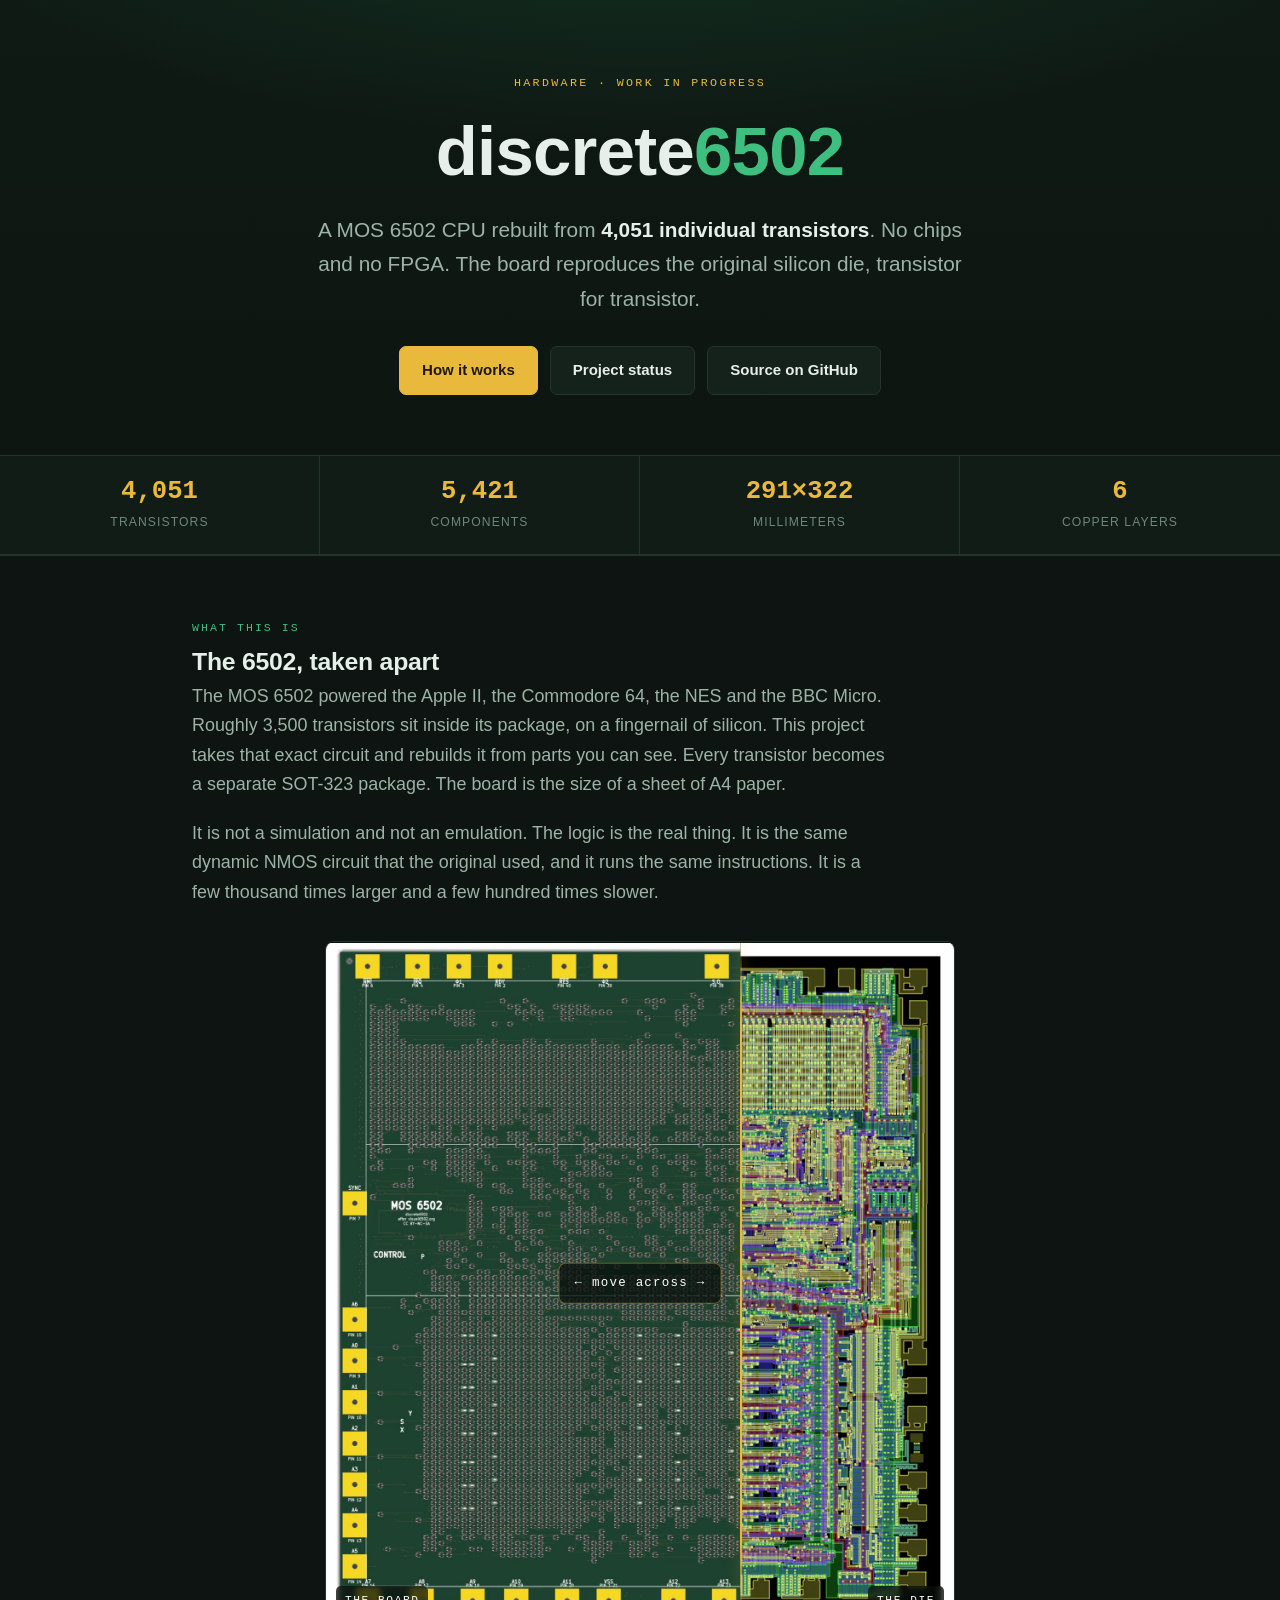
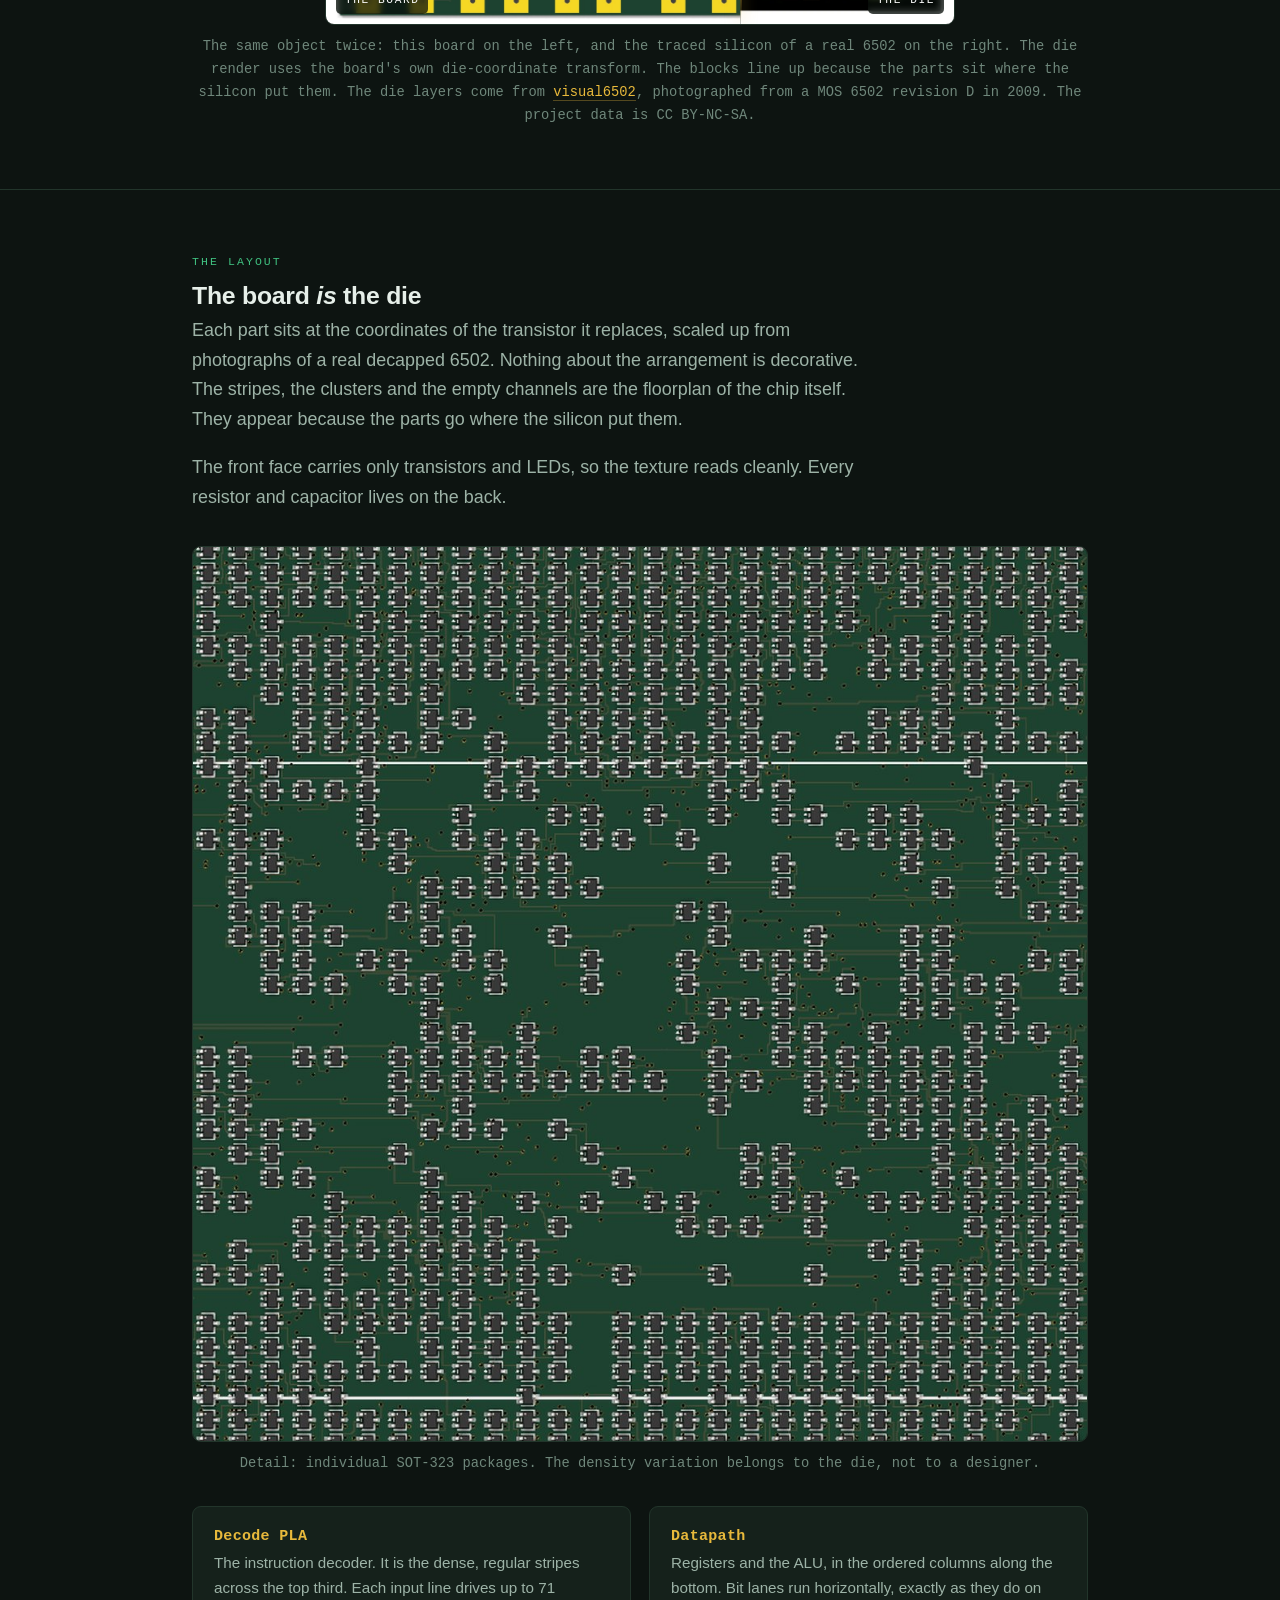
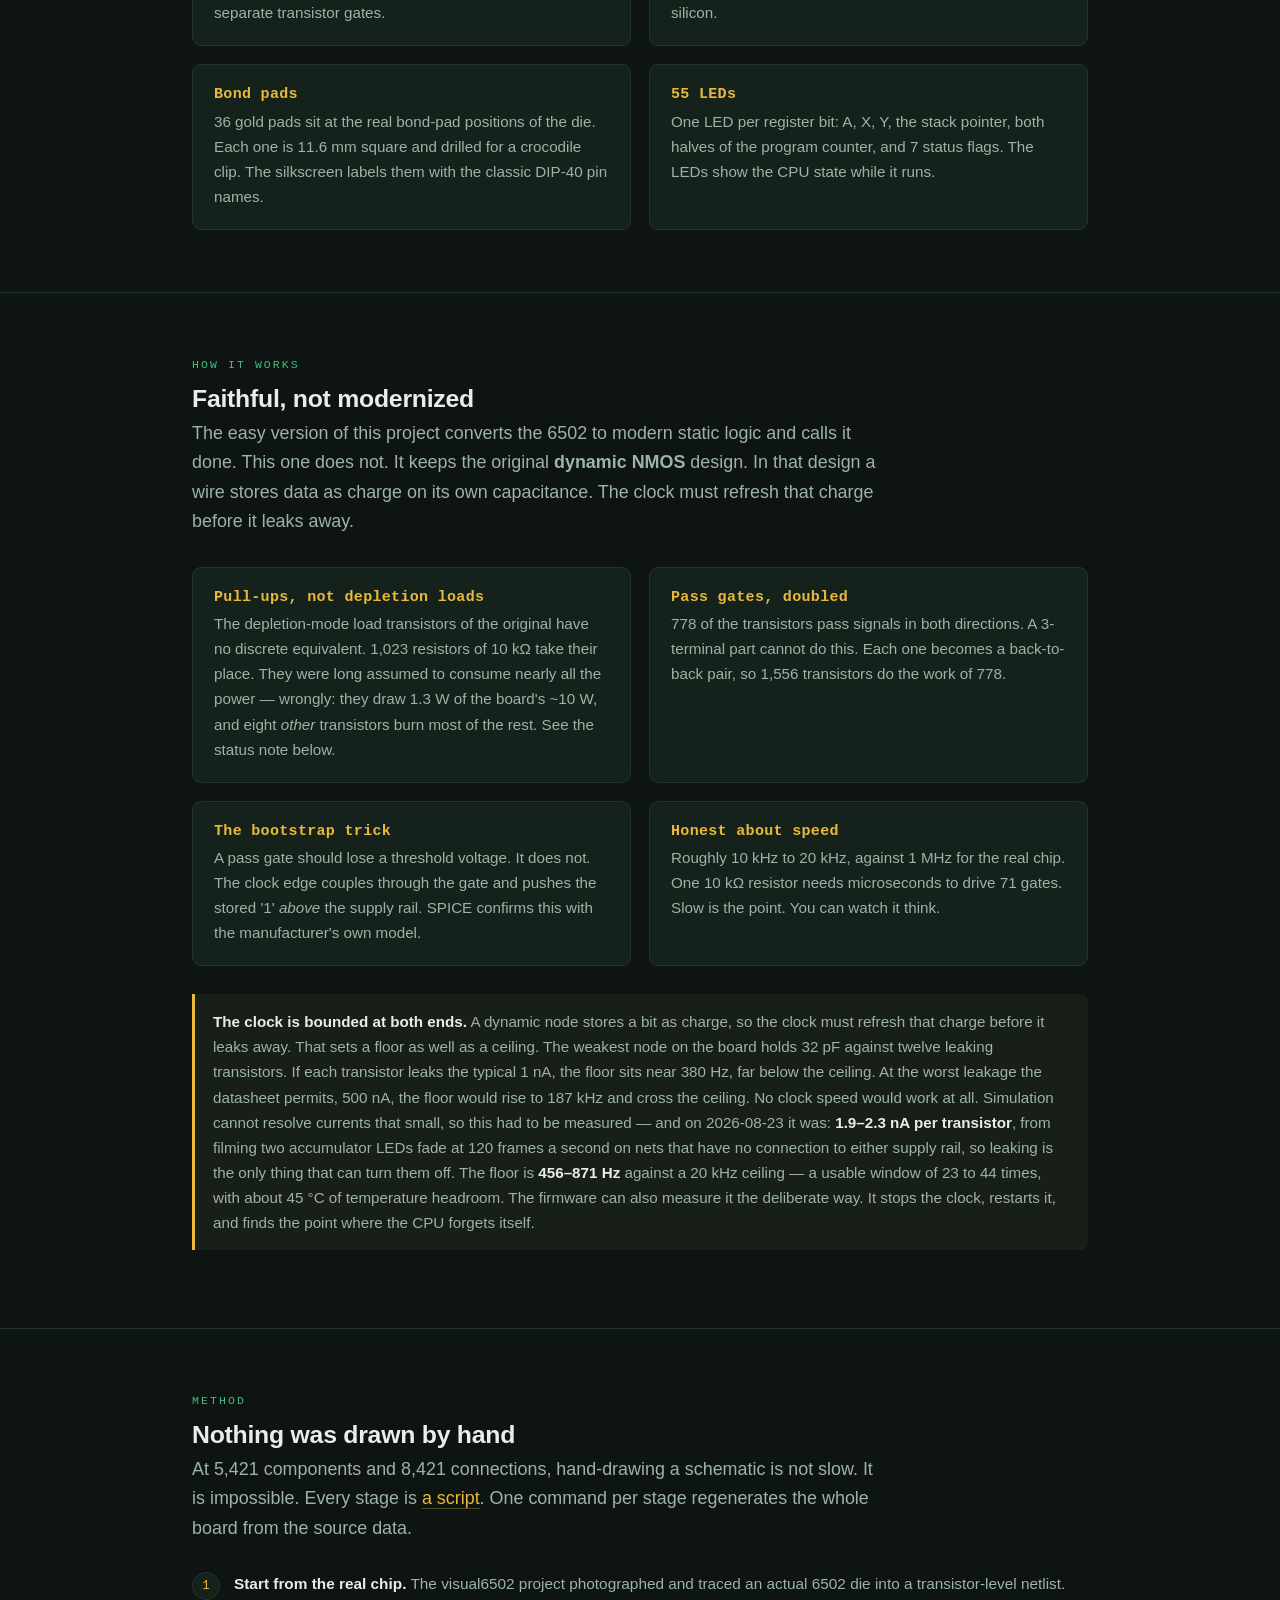
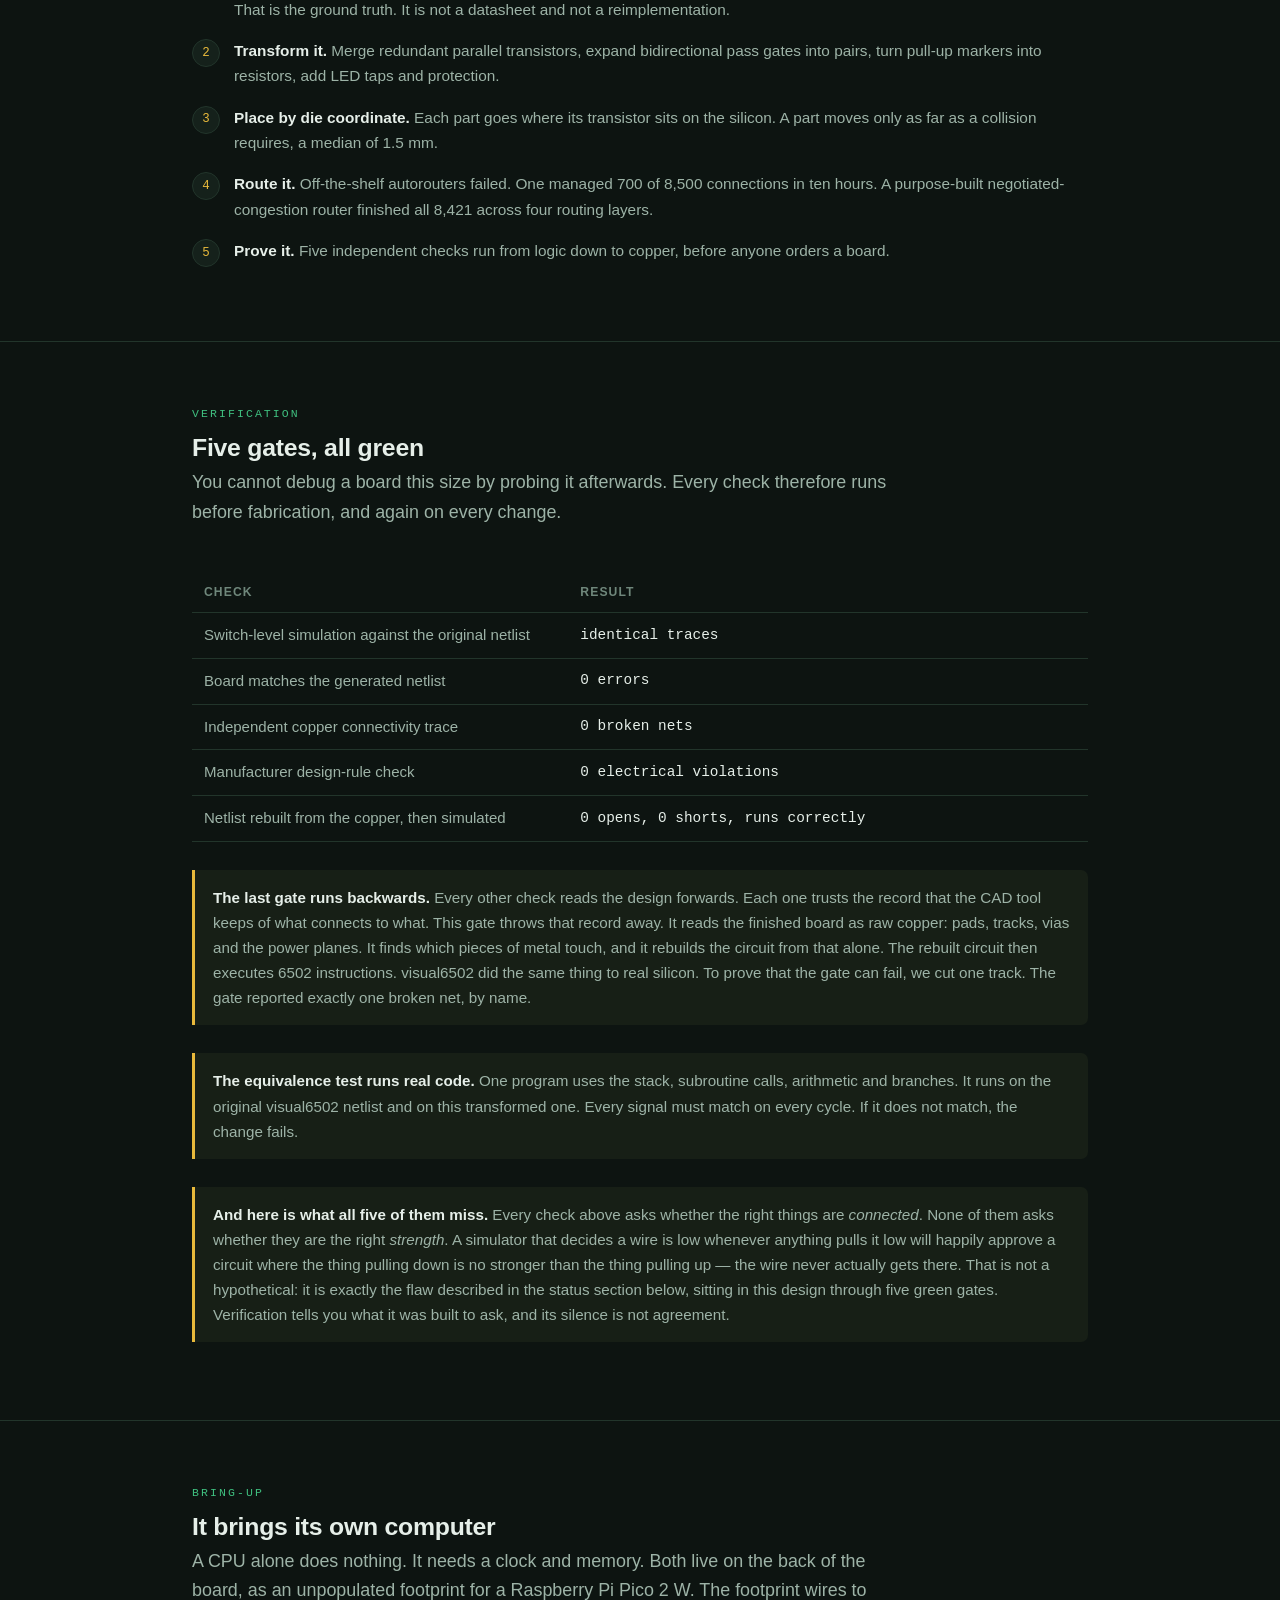
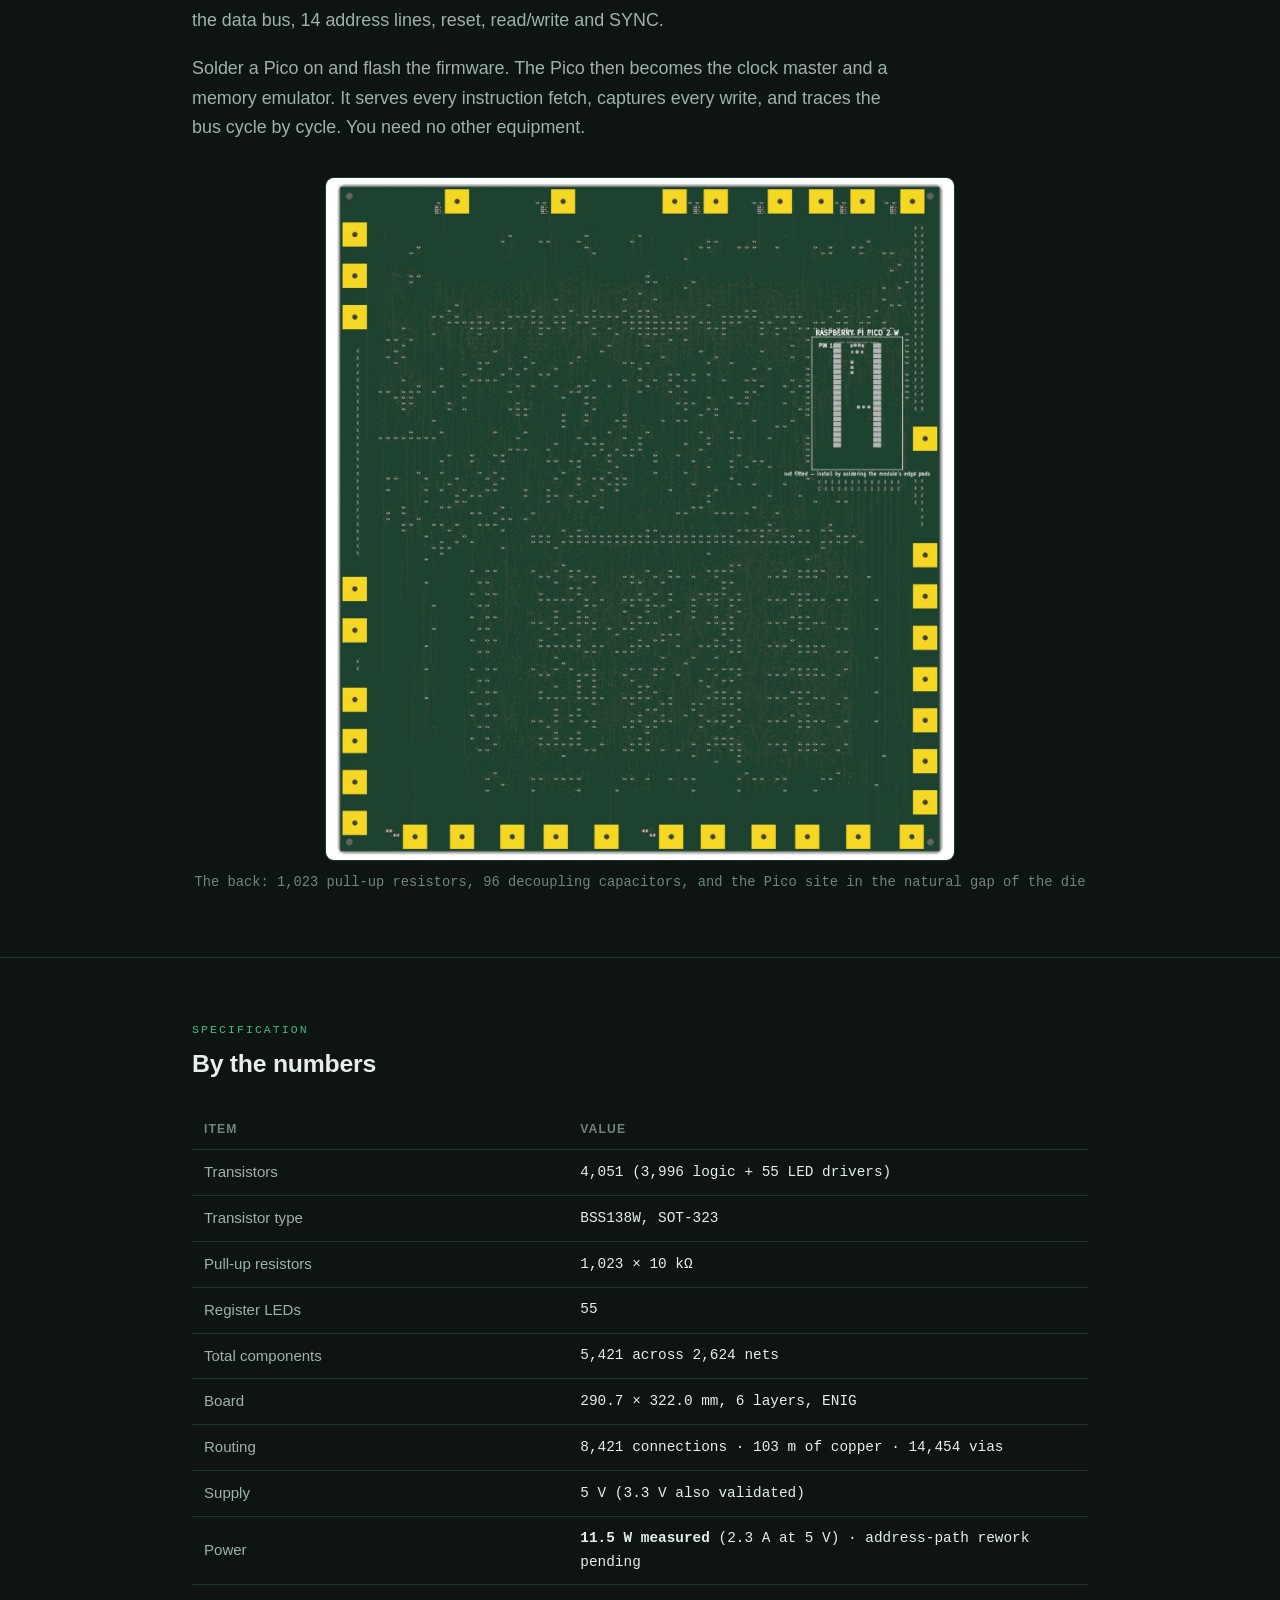
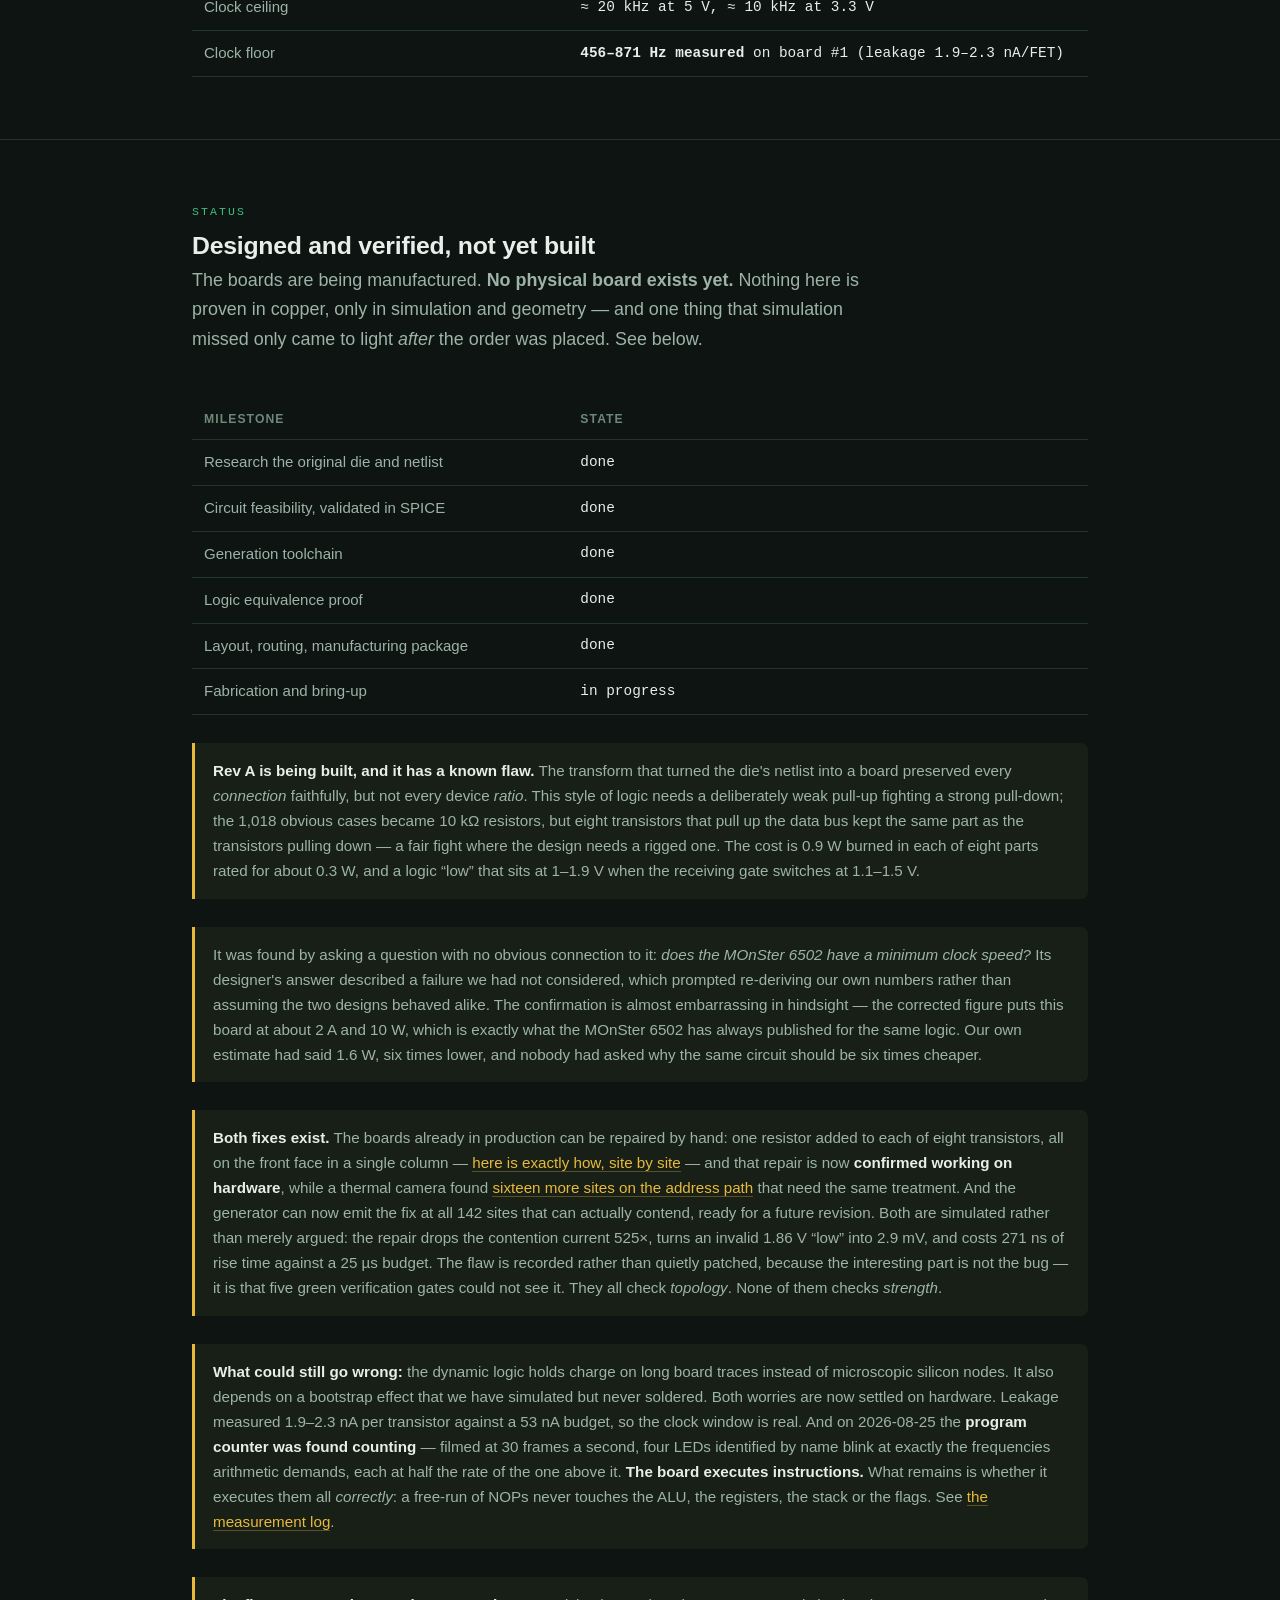
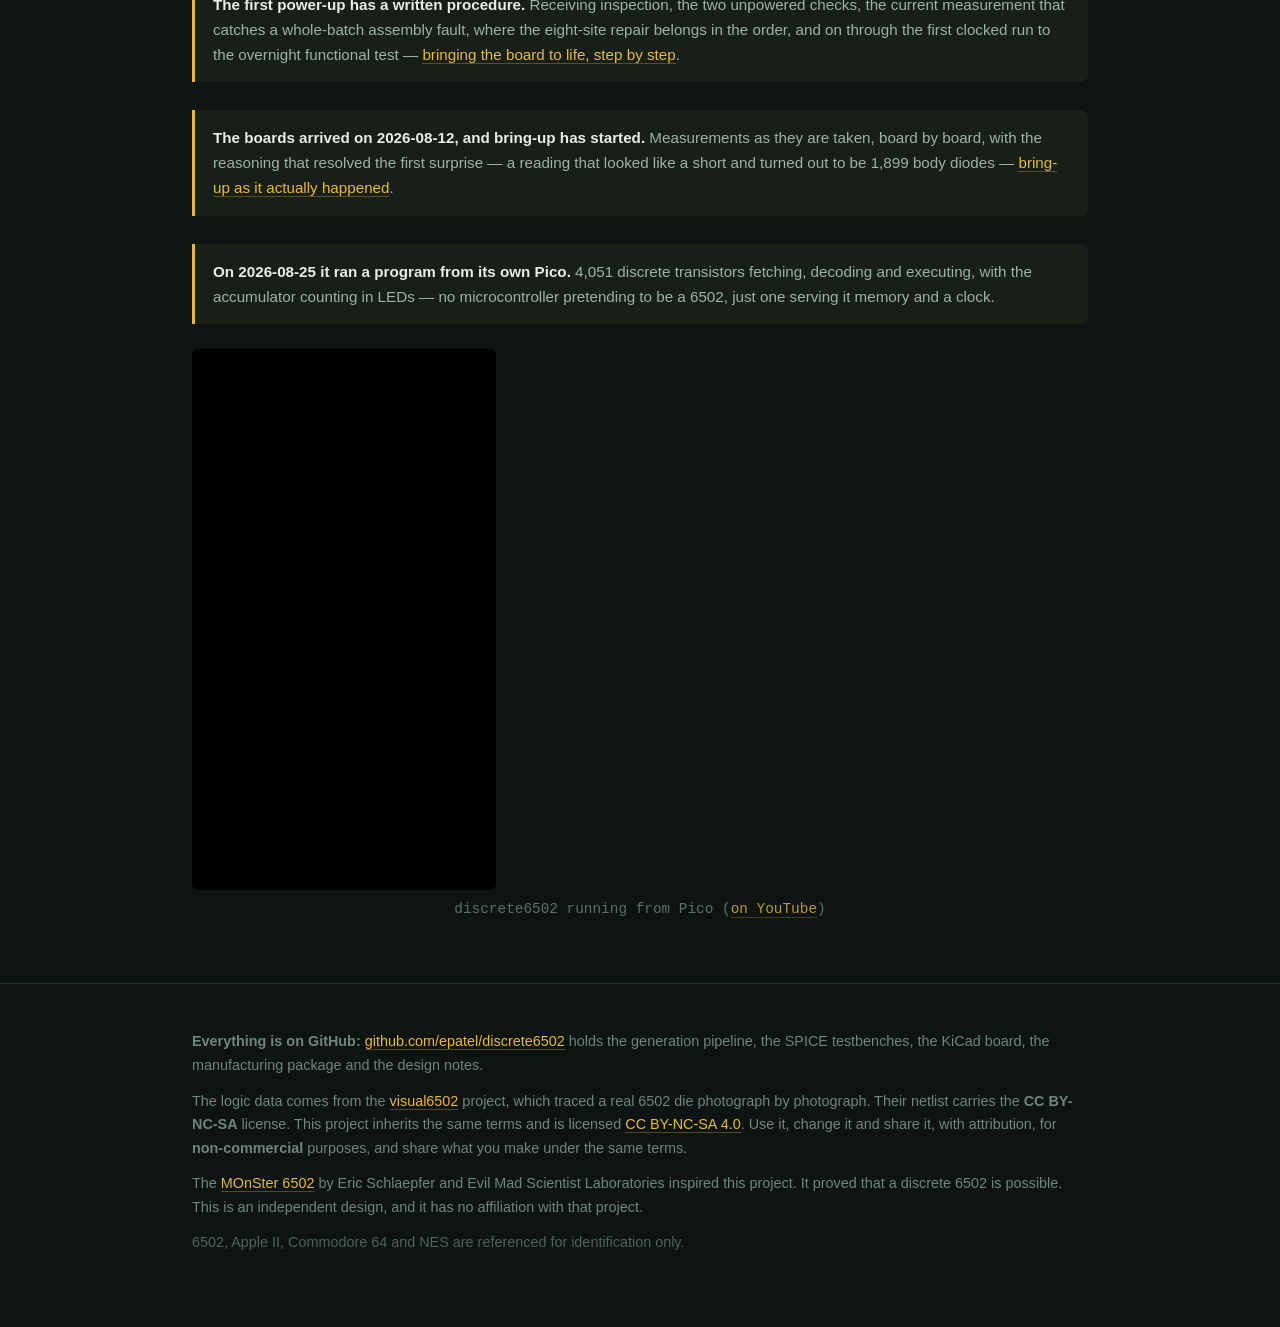
==== docs/index.html @ 21abfb31 "Embed the video of the board running from its own Pico "discrete6502 running from Pico" goes on the " ====
<!DOCTYPE html>
<html lang="en">
<head>
<meta charset="utf-8">
<meta name="viewport" content="width=device-width, initial-scale=1">
<title>discrete6502: a 6502 CPU built from 4,051 discrete transistors</title>
<meta name="description" content="A MOS 6502 CPU rebuilt from 4,051 individual surface-mount transistors on a 291 x 322 mm six-layer board that reproduces the original die layout.">
<meta property="og:type" content="website">
<meta property="og:site_name" content="discrete6502">
<meta property="og:url" content="https://epatel.github.io/discrete6502/">
<meta property="og:title" content="discrete6502">
<meta property="og:description" content="A MOS 6502 CPU rebuilt from 4,051 individual surface-mount transistors, laid out as the original die.">
<!-- Absolute URL: crawlers do not reliably resolve a relative og:image.
     Card is generated by tools/make_og_image.py from img/board-front.jpg. -->
<meta property="og:image" content="https://epatel.github.io/discrete6502/img/og-card.jpg">
<meta property="og:image:type" content="image/jpeg">
<meta property="og:image:width" content="1200">
<meta property="og:image:height" content="630">
<meta property="og:image:alt" content="The discrete6502 board: a green six-layer PCB whose transistor placement reproduces the MOS 6502 die, with gold bond pads around the edge.">
<meta name="twitter:card" content="summary_large_image">
<meta name="twitter:title" content="discrete6502">
<meta name="twitter:description" content="A MOS 6502 CPU rebuilt from 4,051 individual surface-mount transistors, laid out as the original die.">
<meta name="twitter:image" content="https://epatel.github.io/discrete6502/img/og-card.jpg">
<meta name="theme-color" content="#0d1411">
<link rel="icon" href="data:image/svg+xml,<svg xmlns='http://www.w3.org/2000/svg' viewBox='0 0 100 100'><rect width='100' height='100' rx='14' fill='%23124a32'/><rect x='22' y='22' width='24' height='24' fill='%23e8b93b'/><rect x='54' y='22' width='24' height='24' fill='%23e8b93b'/><rect x='22' y='54' width='24' height='24' fill='%23e8b93b'/><rect x='54' y='54' width='24' height='24' fill='%23e8b93b'/></svg>">
<style>
  :root{
    --bg:#0d1411; --bg2:#111c17; --card:#15211b; --line:#22352b;
    --ink:#e6efe9; --dim:#9db3a7; --faint:#6f877b;
    --gold:#e8b93b; --green:#3fbf7f; --pcb:#1c6b45;
    --mono:ui-monospace,SFMono-Regular,"SF Mono",Menlo,Consolas,monospace;
    --sans:-apple-system,BlinkMacSystemFont,"Segoe UI",Inter,Roboto,Helvetica,Arial,sans-serif;
  }
  *{box-sizing:border-box}
  html{-webkit-text-size-adjust:100%}
  body{
    margin:0; background:var(--bg); color:var(--ink);
    font-family:var(--sans); font-size:17px; line-height:1.65;
    -webkit-font-smoothing:antialiased;
  }
  .wrap{max-width:940px; margin:0 auto; padding:0 22px}
  a{color:var(--gold); text-decoration:none; border-bottom:1px solid rgba(232,185,59,.32)}
  a:hover{border-bottom-color:var(--gold)}
  h1,h2,h3{line-height:1.2; letter-spacing:-.01em}
  h2{font-size:1.55rem; margin:0 0 .2em}
  h3{font-size:1.05rem; margin:0 0 .35em}
  p{margin:0 0 1.05em}
  code{font-family:var(--mono); font-size:.87em; background:#0a120e;
       border:1px solid var(--line); border-radius:4px; padding:.12em .38em}

  /* ---- hero ---- */
  header{
    border-bottom:1px solid var(--line);
    background:
      radial-gradient(1100px 460px at 50% -180px, rgba(28,107,69,.36), transparent 70%),
      linear-gradient(180deg,#0f1a14,var(--bg));
  }
  .hero{padding:74px 0 60px; text-align:center}
  .eyebrow{
    font-family:var(--mono); font-size:.73rem; letter-spacing:.20em;
    text-transform:uppercase; color:var(--gold); margin:0 0 18px;
  }
  h1{font-size:clamp(2.5rem,7.5vw,4.3rem); margin:0 0 .28em; font-weight:700}
  h1 .lo{color:var(--green)}
  .tagline{
    font-size:clamp(1.05rem,2.4vw,1.3rem); color:var(--dim);
    max-width:660px; margin:0 auto 30px;
  }
  .tagline b{color:var(--ink); font-weight:600}
  .cta{display:flex; gap:12px; justify-content:center; flex-wrap:wrap}
  .btn{
    display:inline-block; padding:11px 22px; border-radius:7px;
    font-size:.94rem; font-weight:600; border:1px solid var(--line);
    background:var(--card); color:var(--ink);
  }
  .btn:hover{border-color:var(--gold); background:#1b2a22}
  .btn.primary{background:var(--gold); color:#20160a; border-color:var(--gold)}
  .btn.primary:hover{background:#f5c957}

  /* ---- stat strip ---- */
  .stats{
    display:grid; grid-template-columns:repeat(4,1fr);
    border-top:1px solid var(--line); border-bottom:1px solid var(--line);
    background:var(--bg2);
  }
  .stat{padding:22px 14px; text-align:center; border-right:1px solid var(--line)}
  .stat:last-child{border-right:0}
  .stat .n{
    font-family:var(--mono); font-size:1.6rem; font-weight:700;
    color:var(--gold); display:block; line-height:1.1;
  }
  .stat .l{font-size:.76rem; color:var(--faint); text-transform:uppercase;
           letter-spacing:.09em; margin-top:6px; display:block}

  /* ---- sections ---- */
  section{padding:62px 0; border-bottom:1px solid var(--line)}
  .lede{font-size:1.12rem; color:var(--dim); max-width:70ch}
  .kicker{
    font-family:var(--mono); font-size:.72rem; letter-spacing:.18em;
    text-transform:uppercase; color:var(--green); margin:0 0 10px;
  }

  figure{margin:34px 0 0}
  figure img{
    width:100%; height:auto; display:block; border-radius:9px;
    border:1px solid var(--line); background:#0a120e;
  }
  /* full-board renders are nearly square; cap them so they don't swallow the page */
  figure img.board{
    max-height:76vh; width:auto; max-width:100%; margin:0 auto;
  }
  figcaption{
    font-size:.86rem; color:var(--faint); margin-top:11px;
    text-align:center; font-family:var(--mono);
  }

  /* ---- board / die reveal ----
     Move across the image to wipe in the real 6502 die underneath.
     The two layers have the same pixel size. The die render uses the board's
     own die-coordinate transform, so the features line up. */
  .reveal{
    position:relative; --x:66%;
    aspect-ratio:1474/1600; max-height:76vh;
    width:auto; max-width:100%; margin:0 auto;
    border:1px solid var(--line); border-radius:9px; overflow:hidden;
    background:#0a120e; cursor:ew-resize;
    /* pan-y, not none: a horizontal drag is ours, but the page must still
       scroll vertically when a finger starts on this near-full-height image */
    touch-action:pan-y;
  }
  .reveal img{
    position:absolute; inset:0; width:100%; height:100%;
    object-fit:contain; display:block; border:0; border-radius:0;
    max-height:none; user-select:none; -webkit-user-drag:none;
  }
  /* die on the right: the overlay is clipped away to the LEFT of the split,
     so the board (the base layer) is what you see on the left */
  .reveal .top{clip-path:inset(0 0 0 var(--x))}
  .reveal .line{
    position:absolute; top:0; bottom:0; left:var(--x); width:2px;
    margin-left:-1px; pointer-events:none;
    background:linear-gradient(180deg,transparent,var(--gold) 12%,var(--gold) 88%,transparent);
    box-shadow:0 0 14px rgba(232,185,59,.55);
  }
  .reveal .tag{
    position:absolute; bottom:10px; pointer-events:none;
    font-family:var(--mono); font-size:.7rem; letter-spacing:.14em;
    text-transform:uppercase; color:#fff; padding:5px 9px; border-radius:5px;
    background:rgba(8,14,11,.72); backdrop-filter:blur(3px);
    transition:opacity .25s;
  }
  .reveal .tag.l{left:10px}
  .reveal .tag.r{right:10px}
  .reveal .hint{
    position:absolute; left:50%; top:50%; transform:translate(-50%,-50%);
    pointer-events:none; font-family:var(--mono); font-size:.78rem;
    letter-spacing:.1em; color:#fff; padding:9px 15px; border-radius:7px;
    background:rgba(8,14,11,.74); border:1px solid rgba(232,185,59,.4);
    transition:opacity .3s;
  }
  .reveal.touched .hint{opacity:0}
  /* no pointer (touch/keyboard): the wipe still works, but say so differently */
  @media (hover:none){ .reveal{cursor:grab} }
  .reveal:focus-visible{outline:2px solid var(--gold); outline-offset:3px}
  .duo{display:grid; grid-template-columns:1fr 1fr; gap:18px; margin-top:34px}
  .duo figure{margin:0}

  .grid{display:grid; grid-template-columns:1fr 1fr; gap:18px; margin-top:30px}
  .card{
    background:var(--card); border:1px solid var(--line);
    border-radius:9px; padding:20px 21px;
  }
  .card h3{color:var(--gold); font-family:var(--mono); font-size:.94rem;
           letter-spacing:.02em}
  .card p{font-size:.95rem; color:var(--dim); margin:0}

  table{width:100%; border-collapse:collapse; margin-top:26px; font-size:.94rem}
  th,td{text-align:left; padding:10px 12px; border-bottom:1px solid var(--line)}
  th{color:var(--faint); font-weight:600; font-size:.76rem;
     text-transform:uppercase; letter-spacing:.09em}
  td:first-child{color:var(--dim); width:42%}
  td:last-child{font-family:var(--mono); font-size:.9rem}
  .tw{overflow-x:auto}

  ol.steps{counter-reset:s; list-style:none; padding:0; margin:28px 0 0}
  ol.steps li{
    counter-increment:s; position:relative; padding:0 0 16px 42px;
    color:var(--dim); font-size:.96rem;
  }
  ol.steps li::before{
    content:counter(s); position:absolute; left:0; top:1px;
    width:26px; height:26px; border-radius:50%;
    background:var(--card); border:1px solid var(--line);
    color:var(--gold); font-family:var(--mono); font-size:.78rem;
    display:grid; place-items:center;
  }
  ol.steps li b{color:var(--ink); font-weight:600}

  .note{
    border-left:3px solid var(--gold); background:#171f16;
    padding:15px 18px; border-radius:0 7px 7px 0; margin-top:28px;
    font-size:.95rem; color:var(--dim);
  }
  .note b{color:var(--ink)}

  footer{padding:46px 0 60px; color:var(--faint); font-size:.9rem}
  footer p{margin:0 0 .8em}

  @media (max-width:760px){
    body{font-size:16px}
    .stats{grid-template-columns:repeat(2,1fr)}
    .stat:nth-child(2){border-right:0}
    .stat:nth-child(1),.stat:nth-child(2){border-bottom:1px solid var(--line)}
    .grid,.duo{grid-template-columns:1fr}
    section{padding:48px 0}
    .hero{padding:56px 0 46px}
  }
  .vid { margin: 1.6rem 0 0; }
  .vid .frame { position: relative; width: 100%; max-width: 19rem; aspect-ratio: 9 / 16;
               border-radius: 6px; overflow: hidden; background: #000; }
  .vid iframe { position: absolute; inset: 0; width: 100%; height: 100%; border: 0; }
  .vid figcaption { font-size: .9rem; margin-top: .5rem; opacity: .8; }
</style>
</head>
<body>

<header>
  <div class="wrap hero">
    <p class="eyebrow">Hardware · work in progress</p>
    <h1>discrete<span class="lo">6502</span></h1>
    <p class="tagline">
      A MOS 6502 CPU rebuilt from <b>4,051 individual transistors</b>. No chips and no FPGA.
      The board reproduces the original silicon die, transistor for transistor.
    </p>
    <div class="cta">
      <a class="btn primary" href="#how">How it works</a>
      <a class="btn" href="#status">Project status</a>
      <a class="btn" href="https://github.com/epatel/discrete6502">Source on GitHub</a>
    </div>
  </div>
  <div class="stats">
    <div class="stat"><span class="n">4,051</span><span class="l">transistors</span></div>
    <div class="stat"><span class="n">5,421</span><span class="l">components</span></div>
    <div class="stat"><span class="n">291×322</span><span class="l">millimeters</span></div>
    <div class="stat"><span class="n">6</span><span class="l">copper layers</span></div>
  </div>
</header>

<section id="what">
  <div class="wrap">
    <p class="kicker">What this is</p>
    <h2>The 6502, taken apart</h2>
    <p class="lede">
      The MOS 6502 powered the Apple II, the Commodore 64, the NES and the BBC Micro.
      Roughly 3,500 transistors sit inside its package, on a fingernail of silicon.
      This project takes that exact circuit and rebuilds it from parts you can see.
      Every transistor becomes a separate SOT-323 package. The board is the size of a
      sheet of A4 paper.
    </p>
    <p class="lede">
      It is not a simulation and not an emulation. The logic is the real thing.
      It is the same dynamic NMOS circuit that the original used, and it runs the same
      instructions. It is a few thousand times larger and a few hundred times slower.
    </p>

    <figure>
      <div class="reveal" id="reveal" tabindex="0" role="img"
           aria-label="The discrete6502 board beside the original 6502 die layout it reproduces. Move across the image to wipe between them.">
        <img src="img/board-front.jpg" alt="The front of the discrete6502 board: thousands of tiny black transistor packages arranged in the pattern of the 6502 die, surrounded by gold bond pads labeled with the chip's pin names.">
        <!-- not lazy: it is half of this figure, and loading it late shows an
             empty panel where the die should already be -->
        <img class="top" src="img/die-vec.webp" alt="The traced layout of a real MOS 6502 die, showing the same blocks in the same places.">
        <span class="line"></span>
        <span class="tag l">the board</span>
        <span class="tag r">the die</span>
        <span class="hint">← move across →</span>
      </div>
      <figcaption>
        The same object twice: this board on the left, and the traced silicon of a real 6502
        on the right. The die render uses the board's own die-coordinate transform. The blocks
        line up because the parts sit where the silicon put them.
        The die layers come from <a href="http://www.visual6502.org/images/6502/index.html">visual6502</a>,
        photographed from a MOS 6502 revision D in 2009. The project data is CC BY-NC-SA.
      </figcaption>
    </figure>
  </div>
</section>

<section id="die">
  <div class="wrap">
    <p class="kicker">The layout</p>
    <h2>The board <em>is</em> the die</h2>
    <p class="lede">
      Each part sits at the coordinates of the transistor it replaces, scaled up from
      photographs of a real decapped 6502. Nothing about the arrangement is decorative.
      The stripes, the clusters and the empty channels are the floorplan of the chip itself.
      They appear because the parts go where the silicon put them.
    </p>
    <p class="lede">
      The front face carries only transistors and LEDs, so the texture reads cleanly.
      Every resistor and capacitor lives on the back.
    </p>

    <figure>
      <img src="img/detail-texture.jpg" alt="Close-up of the board showing individual surface-mount transistor packages in dense rows and scattered clusters, with fine copper traces between them." loading="lazy">
      <figcaption>Detail: individual SOT-323 packages. The density variation belongs to the die, not to a designer.</figcaption>
    </figure>

    <div class="grid">
      <div class="card">
        <h3>Decode PLA</h3>
        <p>The instruction decoder. It is the dense, regular stripes across the top third.
        Each input line drives up to 71 separate transistor gates.</p>
      </div>
      <div class="card">
        <h3>Datapath</h3>
        <p>Registers and the ALU, in the ordered columns along the bottom. Bit lanes run
        horizontally, exactly as they do on silicon.</p>
      </div>
      <div class="card">
        <h3>Bond pads</h3>
        <p>36 gold pads sit at the real bond-pad positions of the die. Each one is 11.6 mm
        square and drilled for a crocodile clip. The silkscreen labels them with the classic
        DIP-40 pin names.</p>
      </div>
      <div class="card">
        <h3>55 LEDs</h3>
        <p>One LED per register bit: A, X, Y, the stack pointer, both halves of the program
        counter, and 7 status flags. The LEDs show the CPU state while it runs.</p>
      </div>
    </div>
  </div>
</section>

<section id="how">
  <div class="wrap">
    <p class="kicker">How it works</p>
    <h2>Faithful, not modernized</h2>
    <p class="lede">
      The easy version of this project converts the 6502 to modern static logic and calls it
      done. This one does not. It keeps the original <b>dynamic NMOS</b> design. In that design
      a wire stores data as charge on its own capacitance. The clock must refresh that charge
      before it leaks away.
    </p>

    <div class="grid">
      <div class="card">
        <h3>Pull-ups, not depletion loads</h3>
        <p>The depletion-mode load transistors of the original have no discrete equivalent.
        1,023 resistors of 10 kΩ take their place. They were long assumed to consume nearly all the power &mdash; wrongly: they draw 1.3 W of the board's ~10 W, and eight <em>other</em> transistors burn most of the rest. See the status note below.</p>
      </div>
      <div class="card">
        <h3>Pass gates, doubled</h3>
        <p>778 of the transistors pass signals in both directions. A 3-terminal part cannot
        do this. Each one becomes a back-to-back pair, so 1,556 transistors do the work of
        778.</p>
      </div>
      <div class="card">
        <h3>The bootstrap trick</h3>
        <p>A pass gate should lose a threshold voltage. It does not. The clock edge couples
        through the gate and pushes the stored '1' <em>above</em> the supply rail. SPICE
        confirms this with the manufacturer's own model.</p>
      </div>
      <div class="card">
        <h3>Honest about speed</h3>
        <p>Roughly 10 kHz to 20 kHz, against 1 MHz for the real chip. One 10 kΩ resistor
        needs microseconds to drive 71 gates. Slow is the point. You can watch it think.</p>
      </div>
    </div>

    <p class="note">
      <b>The clock is bounded at both ends.</b> A dynamic node stores a bit as charge, so the
      clock must refresh that charge before it leaks away. That sets a floor as well as a
      ceiling. The weakest node on the board holds 32 pF against twelve leaking transistors.
      If each transistor leaks the typical 1 nA, the floor sits near 380 Hz, far below the
      ceiling. At the worst leakage the datasheet permits, 500 nA, the floor would rise to
      187 kHz and cross the ceiling. No clock speed would work at all. Simulation cannot
      resolve currents that small, so this had to be measured — and on 2026-08-23 it was:
      <b>1.9–2.3 nA per transistor</b>, from filming two accumulator LEDs fade at 120 frames a
      second on nets that have no connection to either supply rail, so leaking is the only thing
      that can turn them off. The floor is <b>456–871 Hz</b> against a 20 kHz ceiling — a usable
      window of 23 to 44 times, with about 45 °C of temperature headroom. The
      firmware can also measure it the deliberate way. It stops the clock, restarts
      it, and finds the point where the CPU forgets itself.
    </p>
  </div>
</section>

<section id="built">
  <div class="wrap">
    <p class="kicker">Method</p>
    <h2>Nothing was drawn by hand</h2>
    <p class="lede">
      At 5,421 components and 8,421 connections, hand-drawing a schematic is not slow.
      It is impossible. Every stage is
      <a href="https://github.com/epatel/discrete6502/tree/main/tools">a script</a>. One command
      per stage regenerates the whole board from the source data.
    </p>

    <ol class="steps">
      <li><b>Start from the real chip.</b> The visual6502 project photographed and traced an
      actual 6502 die into a transistor-level netlist. That is the ground truth. It is not a
      datasheet and not a reimplementation.</li>
      <li><b>Transform it.</b> Merge redundant parallel transistors, expand bidirectional
      pass gates into pairs, turn pull-up markers into resistors, add LED taps and
      protection.</li>
      <li><b>Place by die coordinate.</b> Each part goes where its transistor sits on the
      silicon. A part moves only as far as a collision requires, a median of 1.5 mm.</li>
      <li><b>Route it.</b> Off-the-shelf autorouters failed. One managed 700 of 8,500
      connections in ten hours. A purpose-built negotiated-congestion router finished all
      8,421 across four routing layers.</li>
      <li><b>Prove it.</b> Five independent checks run from logic down to copper, before
      anyone orders a board.</li>
    </ol>
  </div>
</section>

<section id="verify">
  <div class="wrap">
    <p class="kicker">Verification</p>
    <h2>Five gates, all green</h2>
    <p class="lede">
      You cannot debug a board this size by probing it afterwards. Every check therefore
      runs before fabrication, and again on every change.
    </p>

    <div class="tw"><table>
      <tr><th>Check</th><th>Result</th></tr>
      <tr><td>Switch-level simulation against the original netlist</td><td>identical traces</td></tr>
      <tr><td>Board matches the generated netlist</td><td>0 errors</td></tr>
      <tr><td>Independent copper connectivity trace</td><td>0 broken nets</td></tr>
      <tr><td>Manufacturer design-rule check</td><td>0 electrical violations</td></tr>
      <tr><td>Netlist rebuilt from the copper, then simulated</td><td>0 opens, 0 shorts, runs correctly</td></tr>
    </table></div>

    <p class="note">
      <b>The last gate runs backwards.</b> Every other check reads the design forwards.
      Each one trusts the record that the CAD tool keeps of what connects to what. This gate
      throws that record away. It reads the finished board as raw copper: pads, tracks, vias
      and the power planes. It finds which pieces of metal touch, and it rebuilds the circuit
      from that alone. The rebuilt circuit then executes 6502 instructions. visual6502 did the
      same thing to real silicon. To prove that the gate can fail, we cut one track. The gate
      reported exactly one broken net, by name.
    </p>

    <p class="note">
      <b>The equivalence test runs real code.</b> One program uses the stack, subroutine
      calls, arithmetic and branches. It runs on the original visual6502 netlist and on this
      transformed one. Every signal must match on every cycle. If it does not match, the
      change fails.
    </p>

    <p class="note">
      <b>And here is what all five of them miss.</b> Every check above asks whether the right
      things are <em>connected</em>. None of them asks whether they are the right <em>strength</em>.
      A simulator that decides a wire is low whenever anything pulls it low will happily approve a
      circuit where the thing pulling down is no stronger than the thing pulling up &mdash; the
      wire never actually gets there. That is not a hypothetical: it is exactly the flaw described
      in the status section below, sitting in this design through five green gates. Verification
      tells you what it was built to ask, and its silence is not agreement.
    </p>
  </div>
</section>

<section id="bringup">
  <div class="wrap">
    <p class="kicker">Bring-up</p>
    <h2>It brings its own computer</h2>
    <p class="lede">
      A CPU alone does nothing. It needs a clock and memory. Both live on the back of the
      board, as an unpopulated footprint for a Raspberry Pi Pico 2 W. The footprint wires to
      the data bus, 14 address lines, reset, read/write and SYNC.
    </p>
    <p class="lede">
      Solder a Pico on and flash the firmware. The Pico then becomes the clock master and a
      memory emulator. It serves every instruction fetch, captures every write, and traces the
      bus cycle by cycle. You need no other equipment.
    </p>

    <figure>
      <img class="board" src="img/board-back.jpg" alt="The back of the board: a rim of small passive components, a grid of resistors and capacitors, and the outline of the Pico module footprint." loading="lazy">
      <figcaption>The back: 1,023 pull-up resistors, 96 decoupling capacitors, and the Pico site in the natural gap of the die</figcaption>
    </figure>
  </div>
</section>

<section id="specs">
  <div class="wrap">
    <p class="kicker">Specification</p>
    <h2>By the numbers</h2>
    <div class="tw"><table>
      <tr><th>Item</th><th>Value</th></tr>
      <tr><td>Transistors</td><td>4,051 (3,996 logic + 55 LED drivers)</td></tr>
      <tr><td>Transistor type</td><td>BSS138W, SOT-323</td></tr>
      <tr><td>Pull-up resistors</td><td>1,023 × 10 kΩ</td></tr>
      <tr><td>Register LEDs</td><td>55</td></tr>
      <tr><td>Total components</td><td>5,421 across 2,624 nets</td></tr>
      <tr><td>Board</td><td>290.7 × 322.0 mm, 6 layers, ENIG</td></tr>
      <tr><td>Routing</td><td>8,421 connections · 103 m of copper · 14,454 vias</td></tr>
      <tr><td>Supply</td><td>5 V (3.3 V also validated)</td></tr>
      <tr><td>Power</td><td><b>11.5 W measured</b> (2.3 A at 5 V) &middot; address-path rework pending</td></tr>
      <tr><td>Clock ceiling</td><td>≈ 20 kHz at 5 V, ≈ 10 kHz at 3.3 V</td></tr>
      <tr><td>Clock floor</td><td><b>456&ndash;871 Hz measured</b> on board #1 (leakage 1.9&ndash;2.3 nA/FET)</td></tr>
    </table></div>
  </div>
</section>

<section id="status">
  <div class="wrap">
    <p class="kicker">Status</p>
    <h2>Designed and verified, not yet built</h2>
    <p class="lede">
      The boards are being manufactured. <b>No physical board exists yet.</b> Nothing here is
      proven in copper, only in simulation and geometry &mdash; and one thing that simulation
      missed only came to light <em>after</em> the order was placed. See below.
    </p>
    <div class="tw"><table>
      <tr><th>Milestone</th><th>State</th></tr>
      <tr><td>Research the original die and netlist</td><td>done</td></tr>
      <tr><td>Circuit feasibility, validated in SPICE</td><td>done</td></tr>
      <tr><td>Generation toolchain</td><td>done</td></tr>
      <tr><td>Logic equivalence proof</td><td>done</td></tr>
      <tr><td>Layout, routing, manufacturing package</td><td>done</td></tr>
      <tr><td>Fabrication and bring-up</td><td>in progress</td></tr>
    </table></div>
    <p class="note">
      <b>Rev A is being built, and it has a known flaw.</b> The transform that turned the die's
      netlist into a board preserved every <em>connection</em> faithfully, but not every device
      <em>ratio</em>. This style of logic needs a deliberately weak pull-up fighting a strong
      pull-down; the 1,018 obvious cases became 10 k&ohm; resistors, but eight transistors that
      pull up the data bus kept the same part as the transistors pulling down &mdash; a fair
      fight where the design needs a rigged one. The cost is 0.9 W burned in each of eight
      parts rated for about 0.3 W, and a logic &ldquo;low&rdquo; that sits at 1&ndash;1.9 V
      when the receiving gate switches at 1.1&ndash;1.5 V.
    </p>
    <p class="note">
      It was found by asking a question with no obvious connection to it: <em>does the MOnSter
      6502 have a minimum clock speed?</em> Its designer's answer described a failure we had not
      considered, which prompted re-deriving our own numbers rather than assuming the two designs
      behaved alike. The confirmation is almost embarrassing in hindsight &mdash; the corrected
      figure puts this board at about 2 A and 10 W, which is exactly what the MOnSter 6502 has
      always published for the same logic. Our own estimate had said 1.6 W, six times lower, and
      nobody had asked why the same circuit should be six times cheaper.
    </p>
    <p class="note">
      <b>Both fixes exist.</b> The boards already in production can be repaired by hand: one resistor
      added to each of eight transistors, all on the front face in a single column &mdash;
      <a href="rework-dor-series-r.html">here is exactly how, site by site</a> &mdash; and that repair is now <b>confirmed working on hardware</b>, while a thermal camera found <a href="rework-adh-marked.jpg">sixteen more sites on the address path</a> that need the same treatment. And the
      generator can now emit the fix at all 142 sites that can actually contend, ready for a future
      revision. Both are simulated rather than merely argued: the repair drops the contention
      current 525&times;, turns an invalid 1.86&nbsp;V &ldquo;low&rdquo; into 2.9&nbsp;mV, and costs
      271&nbsp;ns of rise time against a 25&nbsp;&micro;s budget. The flaw is recorded rather than quietly patched, because the
      interesting part is not the bug &mdash; it is that five green verification gates could not
      see it. They all check <em>topology</em>. None of them checks <em>strength</em>.
    </p>
    <p class="note">
      <b>What could still go wrong:</b> the dynamic logic holds charge on long board traces
      instead of microscopic silicon nodes. It also depends on a bootstrap effect that we have
      simulated but never soldered. Both worries are now settled on hardware. Leakage measured
      1.9–2.3 nA per transistor against a 53 nA budget, so the clock window is real. And on
      2026-08-25 the <b>program counter was found counting</b> — filmed at 30 frames a second, four
      LEDs identified by name blink at exactly the frequencies arithmetic demands, each at half the
      rate of the one above it. <b>The board executes instructions.</b> What remains is whether it executes them all <em>correctly</em>: a free-run
      of NOPs never touches the ALU, the registers, the stack or the flags. See
      <a href="actual-bring-up.html">the measurement log</a>.
    </p>
    <p class="note">
      <b>The first power-up has a written procedure.</b> Receiving inspection, the two
      unpowered checks, the current measurement that catches a whole-batch assembly fault, where
      the eight-site repair belongs in the order, and on through the first clocked run to the
      overnight functional test &mdash;
      <a href="bring-up.html">bringing the board to life, step by step</a>.
    </p>
    <p class="note">
      <b>The boards arrived on 2026-08-12, and bring-up has started.</b> Measurements as they are
      taken, board by board, with the reasoning that resolved the first surprise &mdash; a reading
      that looked like a short and turned out to be 1,899 body diodes &mdash;
      <a href="actual-bring-up.html">bring-up as it actually happened</a>.
    </p>
    <p class="note">
      <b>On 2026-08-25 it ran a program from its own Pico.</b> 4,051 discrete transistors fetching,
      decoding and executing, with the accumulator counting in LEDs &mdash; no microcontroller
      pretending to be a 6502, just one serving it memory and a clock.
    </p>
    <figure class="vid">
      <div class="frame">
        <iframe src="https://www.youtube-nocookie.com/embed/aEewXFJFT0Q"
                title="discrete6502 running from Pico"
                loading="lazy" allowfullscreen
                referrerpolicy="strict-origin-when-cross-origin"></iframe>
      </div>
      <figcaption>discrete6502 running from Pico
      (<a href="https://www.youtube.com/shorts/aEewXFJFT0Q">on YouTube</a>)</figcaption>
    </figure>
  </div>
</section>

<footer>
  <div class="wrap">
    <p>
      <b>Everything is on GitHub:</b>
      <a href="https://github.com/epatel/discrete6502">github.com/epatel/discrete6502</a>
      holds the generation pipeline, the SPICE testbenches, the KiCad board, the manufacturing
      package and the design notes.
    </p>
    <p>
      The logic data comes from the <a href="http://visual6502.org">visual6502</a> project,
      which traced a real 6502 die photograph by photograph. Their netlist carries the
      <b>CC BY-NC-SA</b> license. This project inherits the same terms and is licensed
      <a href="https://github.com/epatel/discrete6502/blob/main/LICENSE">CC BY-NC-SA 4.0</a>.
      Use it, change it and share it, with attribution, for <b>non-commercial</b> purposes,
      and share what you make under the same terms.
    </p>
    <p>
      The <a href="https://monster6502.com/">MOnSter 6502</a> by Eric Schlaepfer and Evil Mad
      Scientist Laboratories inspired this project. It proved that a discrete 6502 is possible.
      This is an independent design, and it has no affiliation with that project.
    </p>
    <p style="color:#4e6357">6502, Apple II, Commodore 64 and NES are referenced for
      identification only.</p>
  </div>
</footer>

<script>
// Cursor-tracked wipe, in the spirit of memention.com/Julkort-08. There is no
// handle to grab. The split simply follows the pointer. It moves left and right
// rather than up and down, because both images are taller than they are wide.
(function(){
  var el = document.getElementById('reveal');
  if(!el) return;
  // Where the split sits before and after you touch it: mostly board, with
  // enough die showing on the right to be an obvious invitation.
  var REST = 66;
  var tracking = false;

  function set(pct){
    el.style.setProperty('--x', Math.max(0, Math.min(100, pct)).toFixed(2) + '%');
  }
  function fromEvent(e){
    var r = el.getBoundingClientRect();
    if(!r.width) return;
    set((e.clientX - r.left) / r.width * 100);
  }

  el.addEventListener('pointermove', function(e){
    if(e.pointerType !== 'mouse' && !tracking) return;   // touch: only while dragging
    el.classList.add('touched');
    fromEvent(e);
  });
  el.addEventListener('pointerdown', function(e){
    tracking = true;
    el.classList.add('touched');
    fromEvent(e);                       // position first: capture may throw
    try{ el.setPointerCapture(e.pointerId); }catch(_){}
    e.preventDefault();
  });
  el.addEventListener('pointerup', function(){ tracking = false; });
  el.addEventListener('pointercancel', function(){ tracking = false; });
  el.addEventListener('pointerleave', function(){
    if(!tracking) set(REST);   // settle back to a composed poster state
  });

  // Keyboard: the wipe is the only way to see the second image, so it must
  // not be mouse-only.
  el.addEventListener('keydown', function(e){
    var cur = parseFloat(el.style.getPropertyValue('--x')) || REST, step = e.shiftKey ? 10 : 3;
    if(e.key === 'ArrowLeft'){ set(cur - step); }
    else if(e.key === 'ArrowRight'){ set(cur + step); }
    else if(e.key === 'Home'){ set(0); }
    else if(e.key === 'End'){ set(100); }
    else return;
    el.classList.add('touched');
    e.preventDefault();
  });

  set(REST);
})();
</script>

</body>
</html>
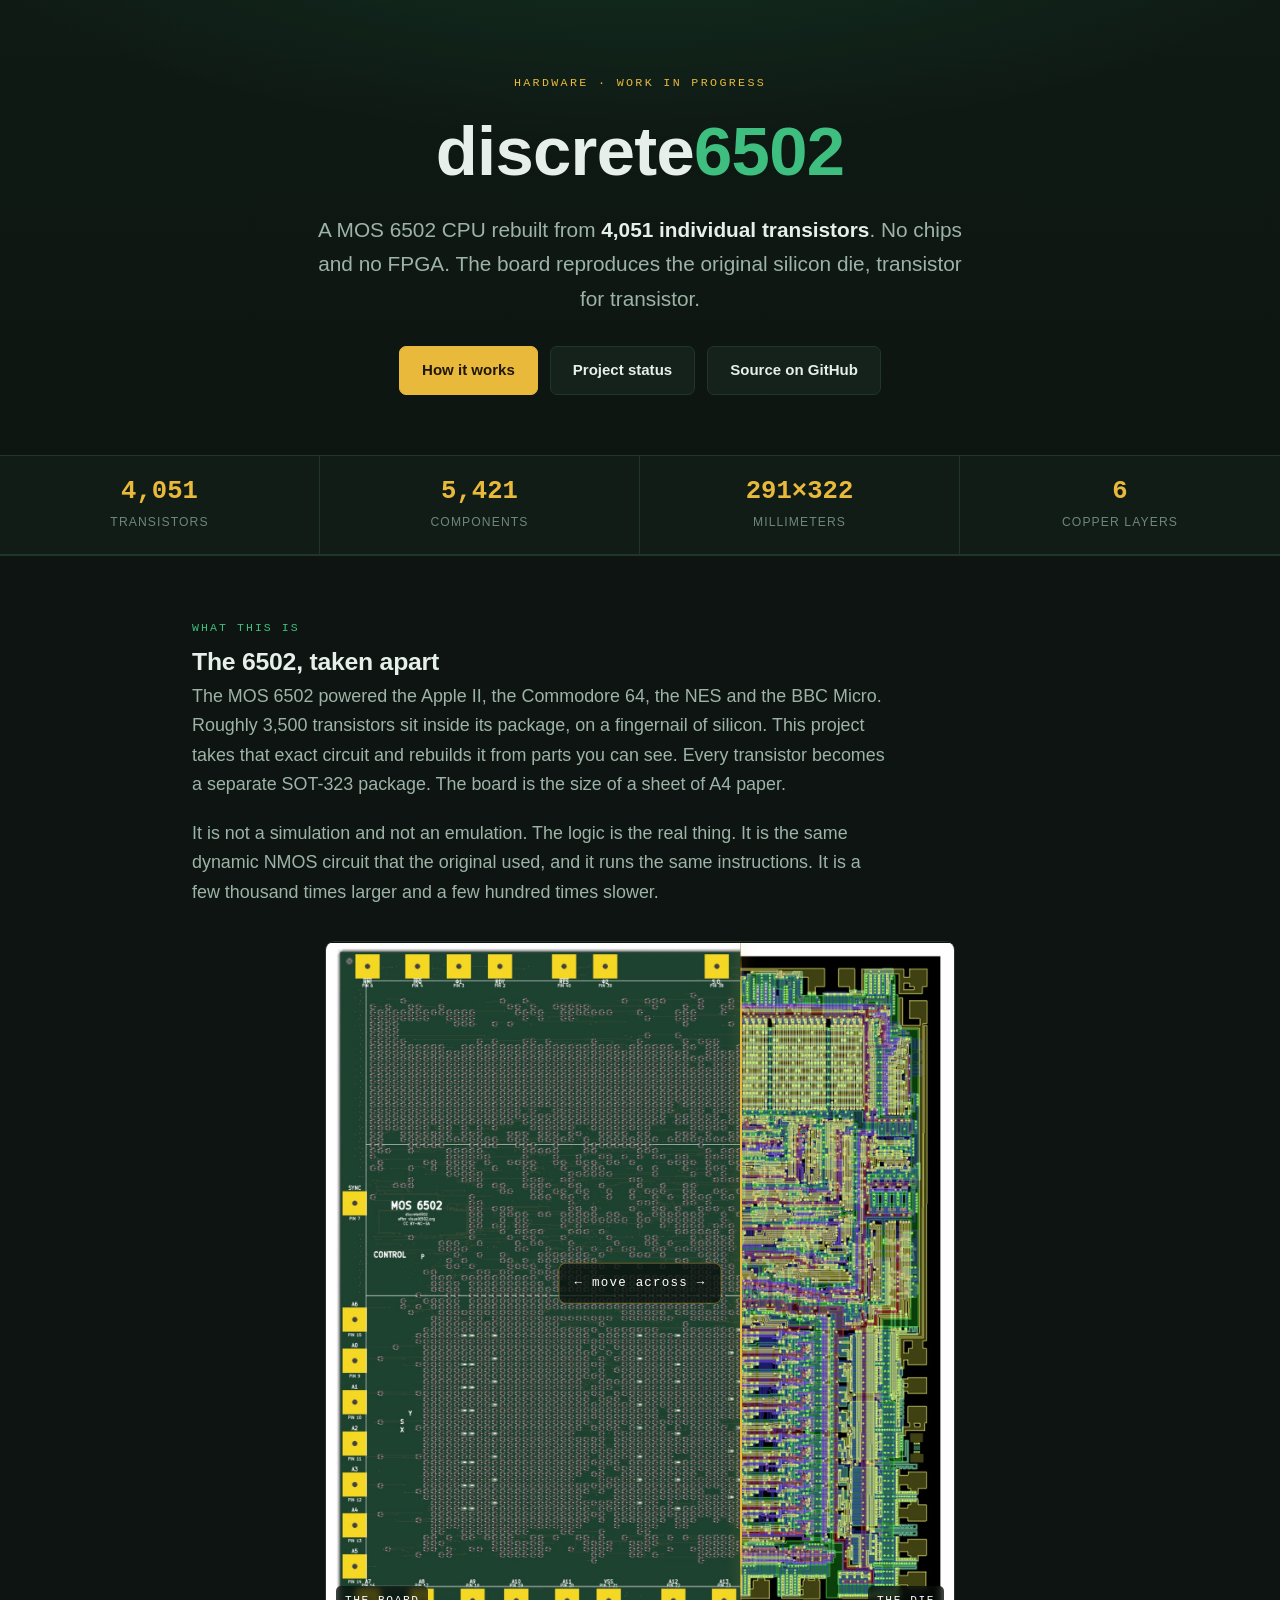
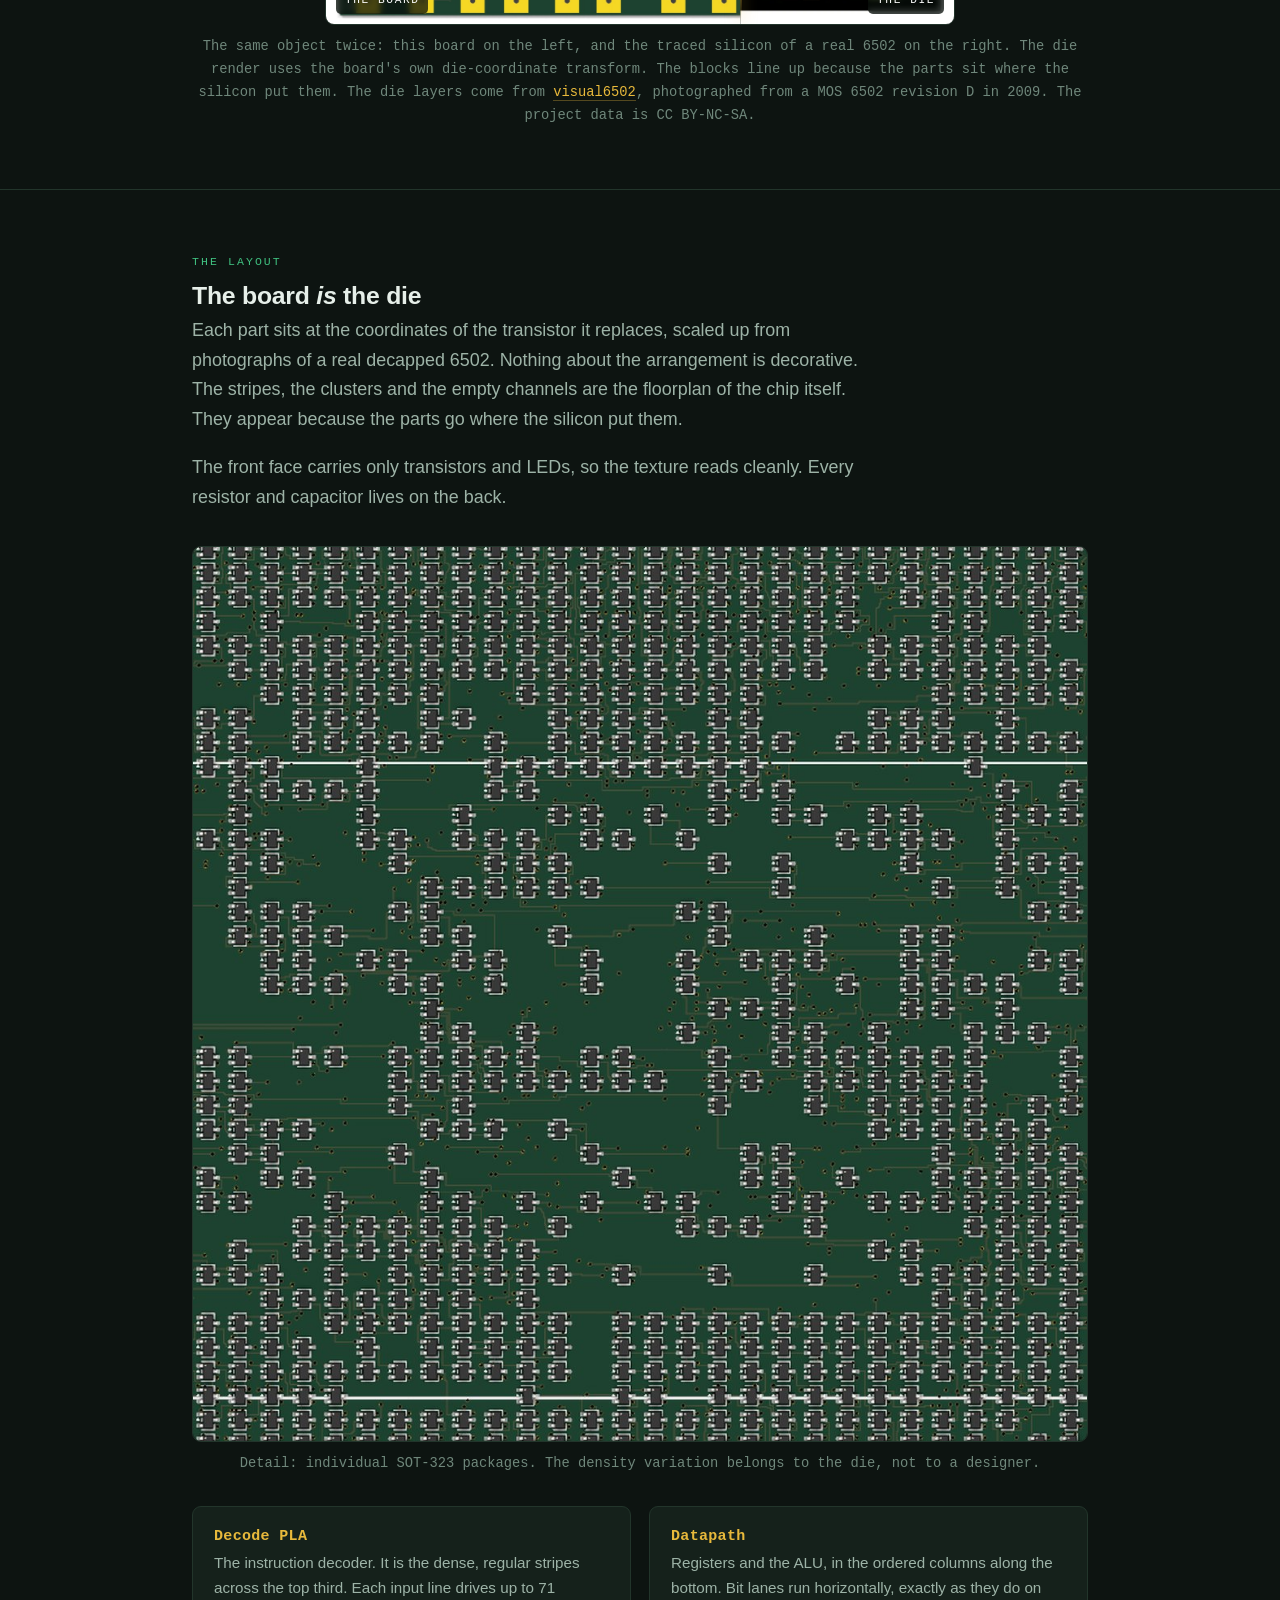
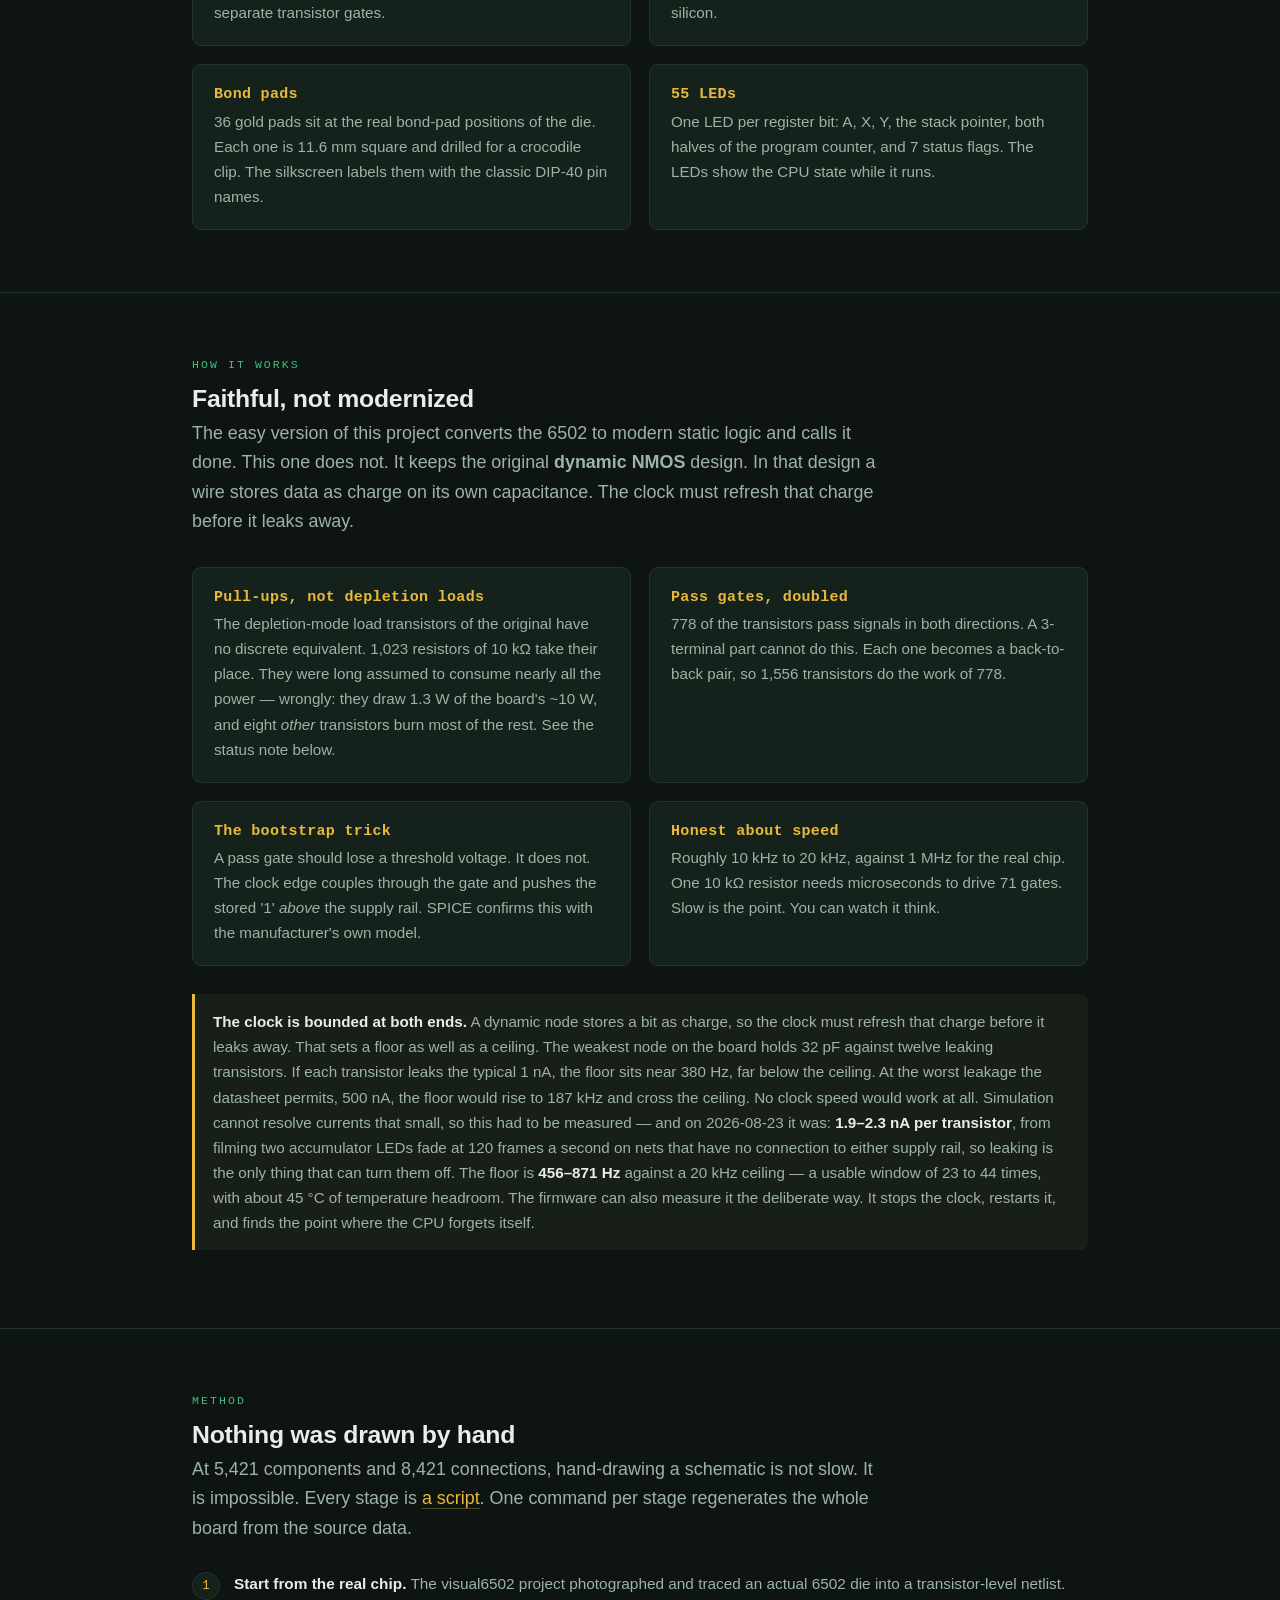
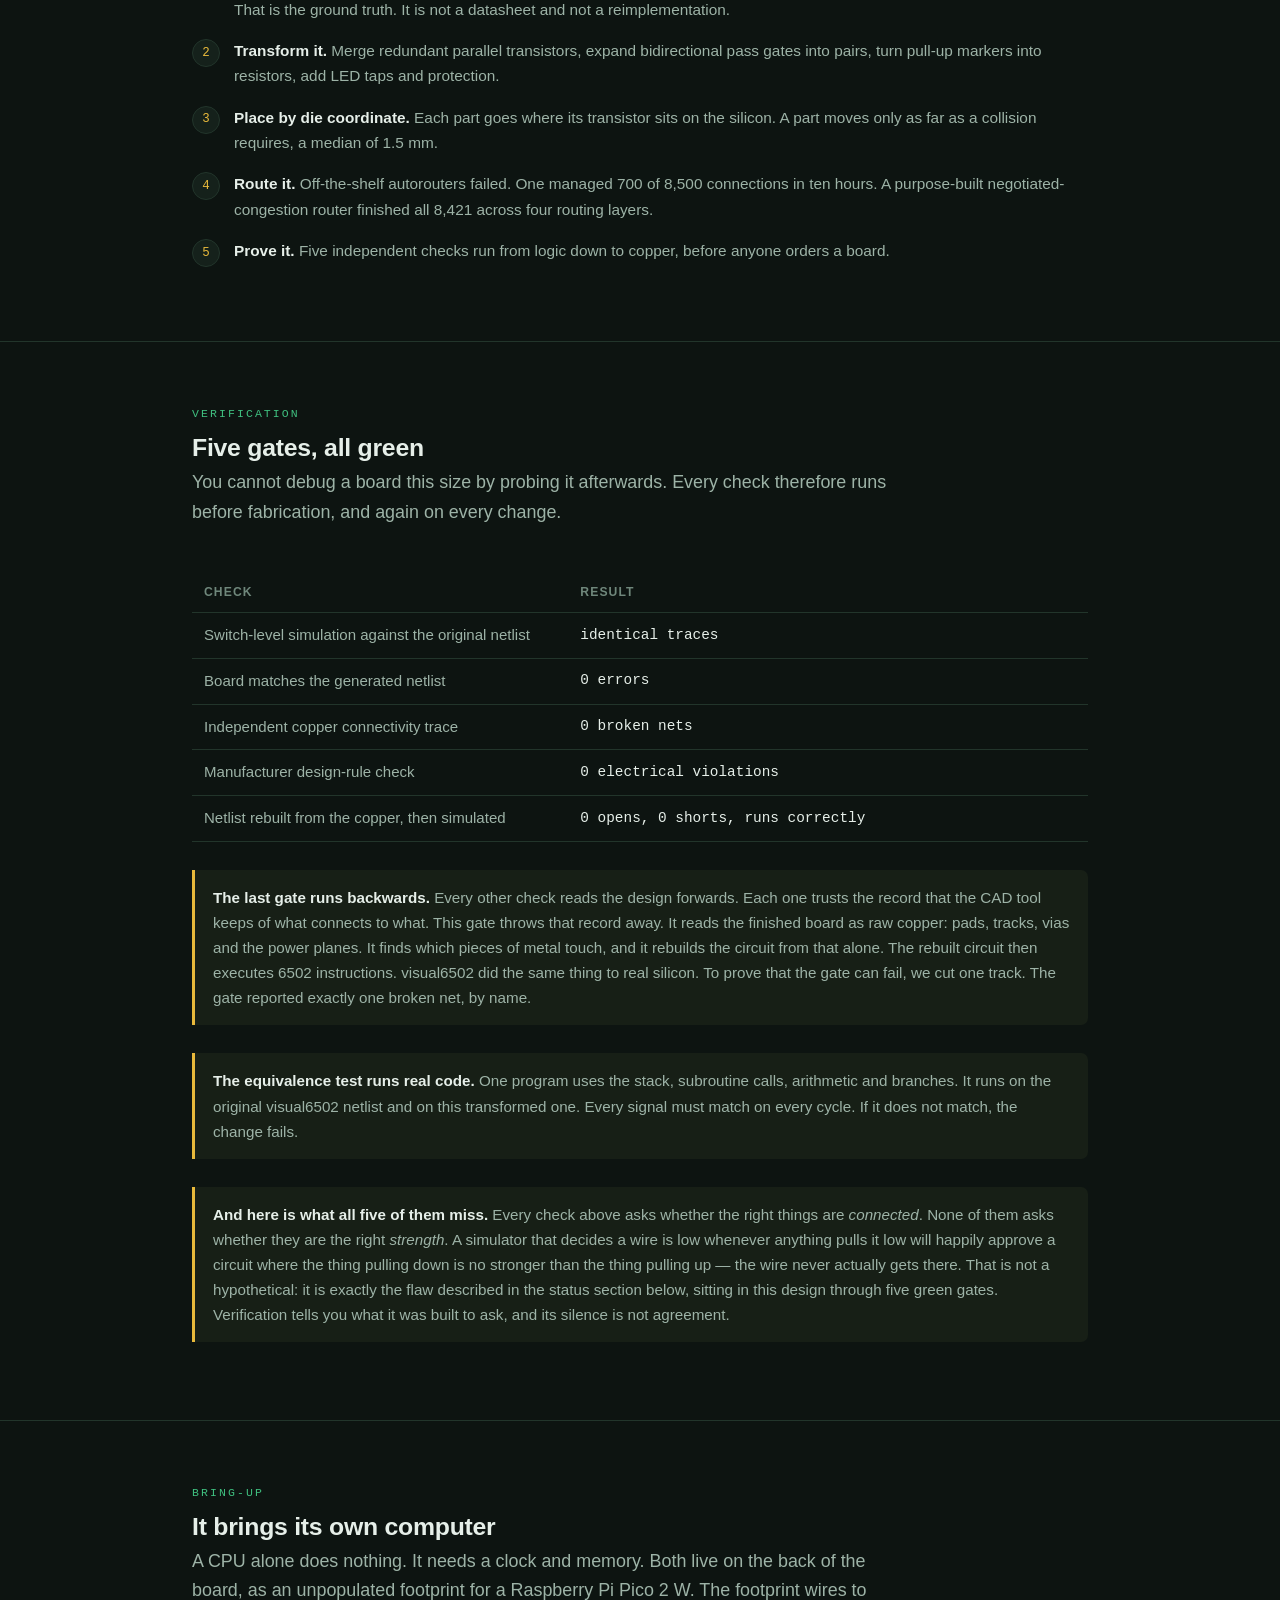
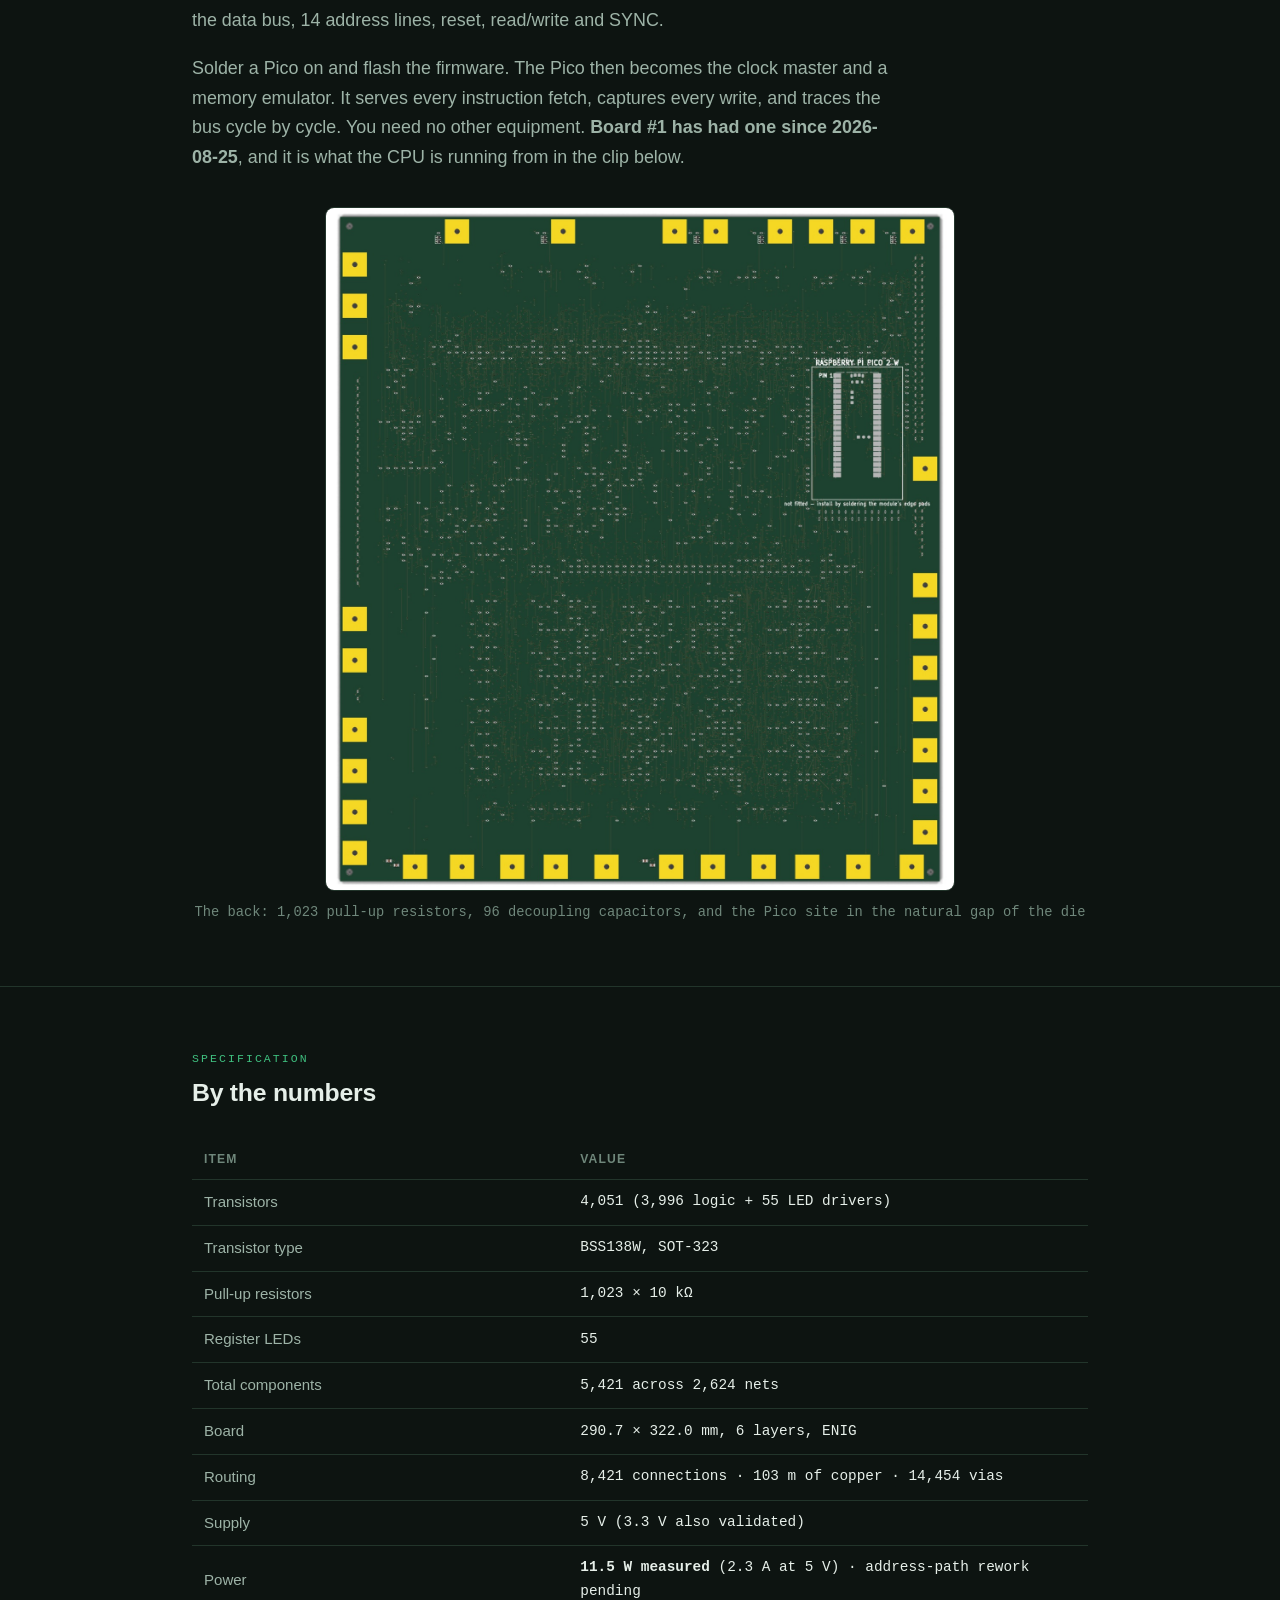
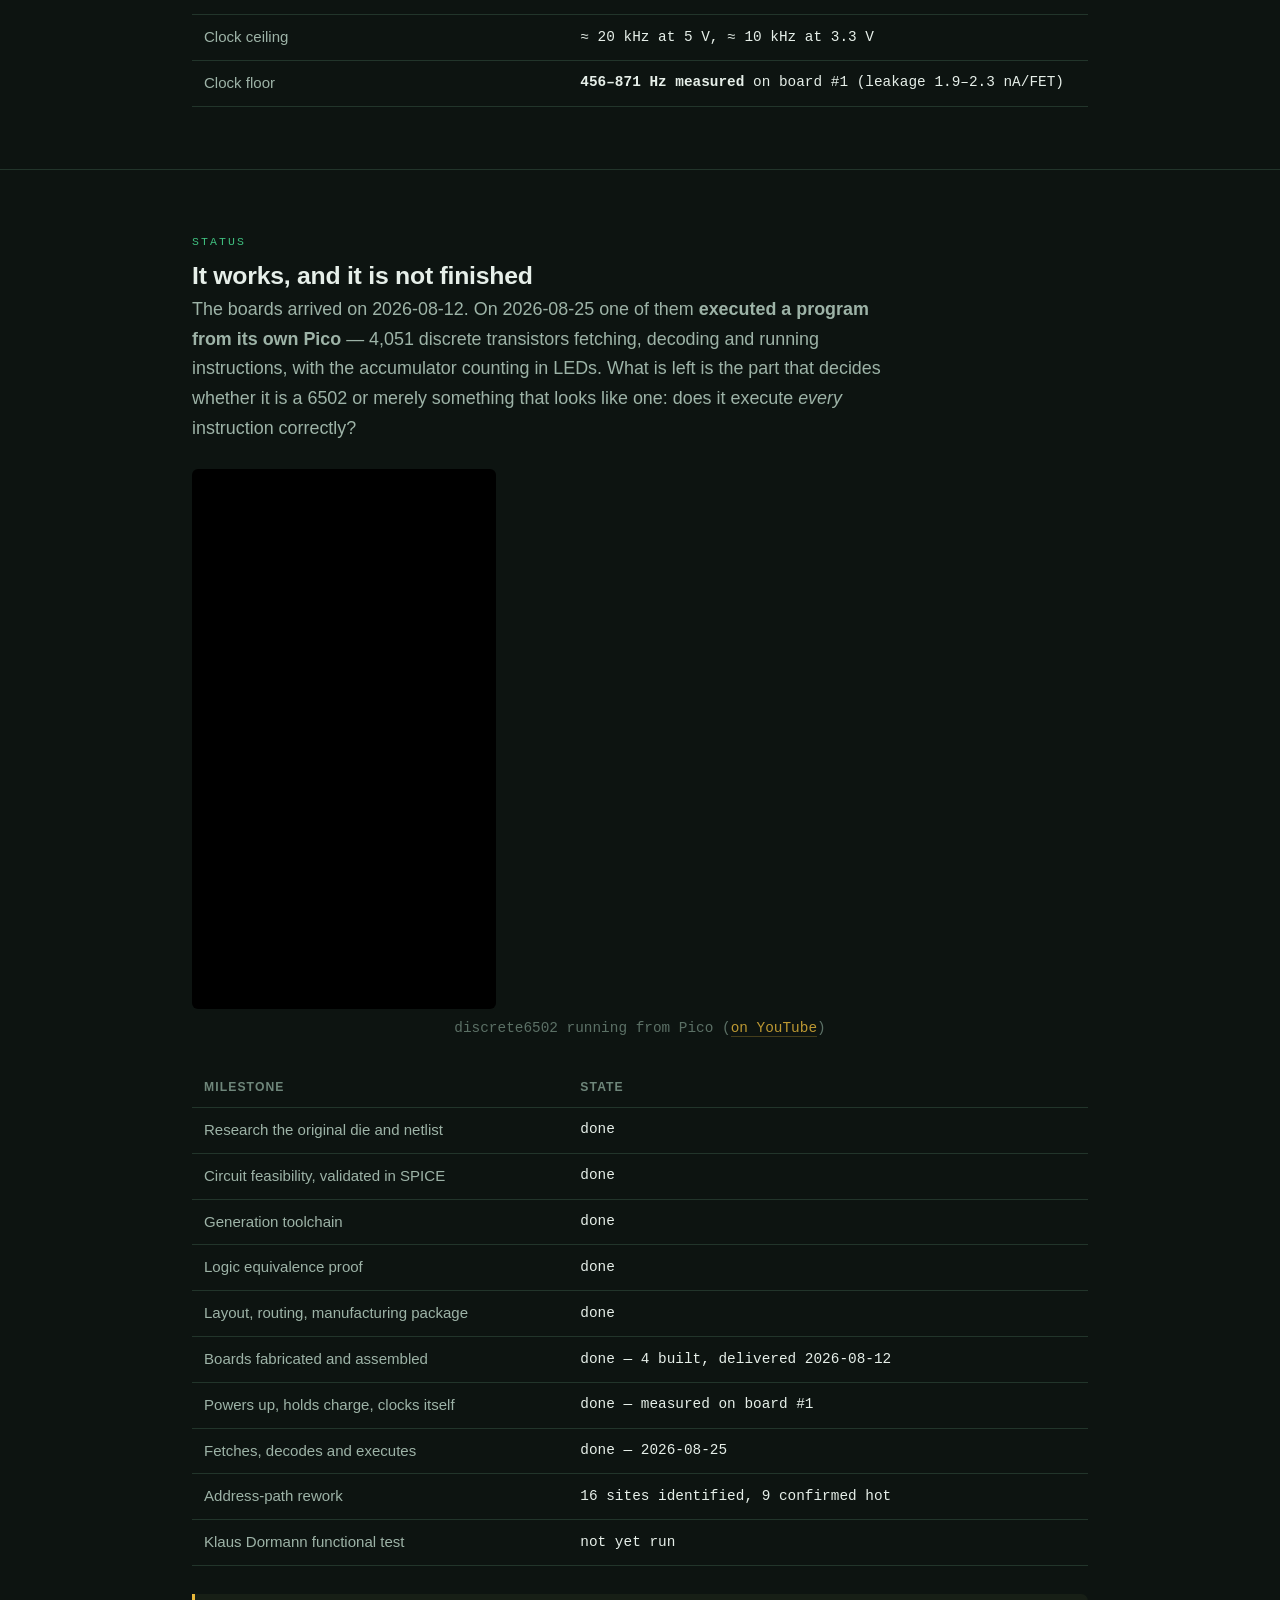
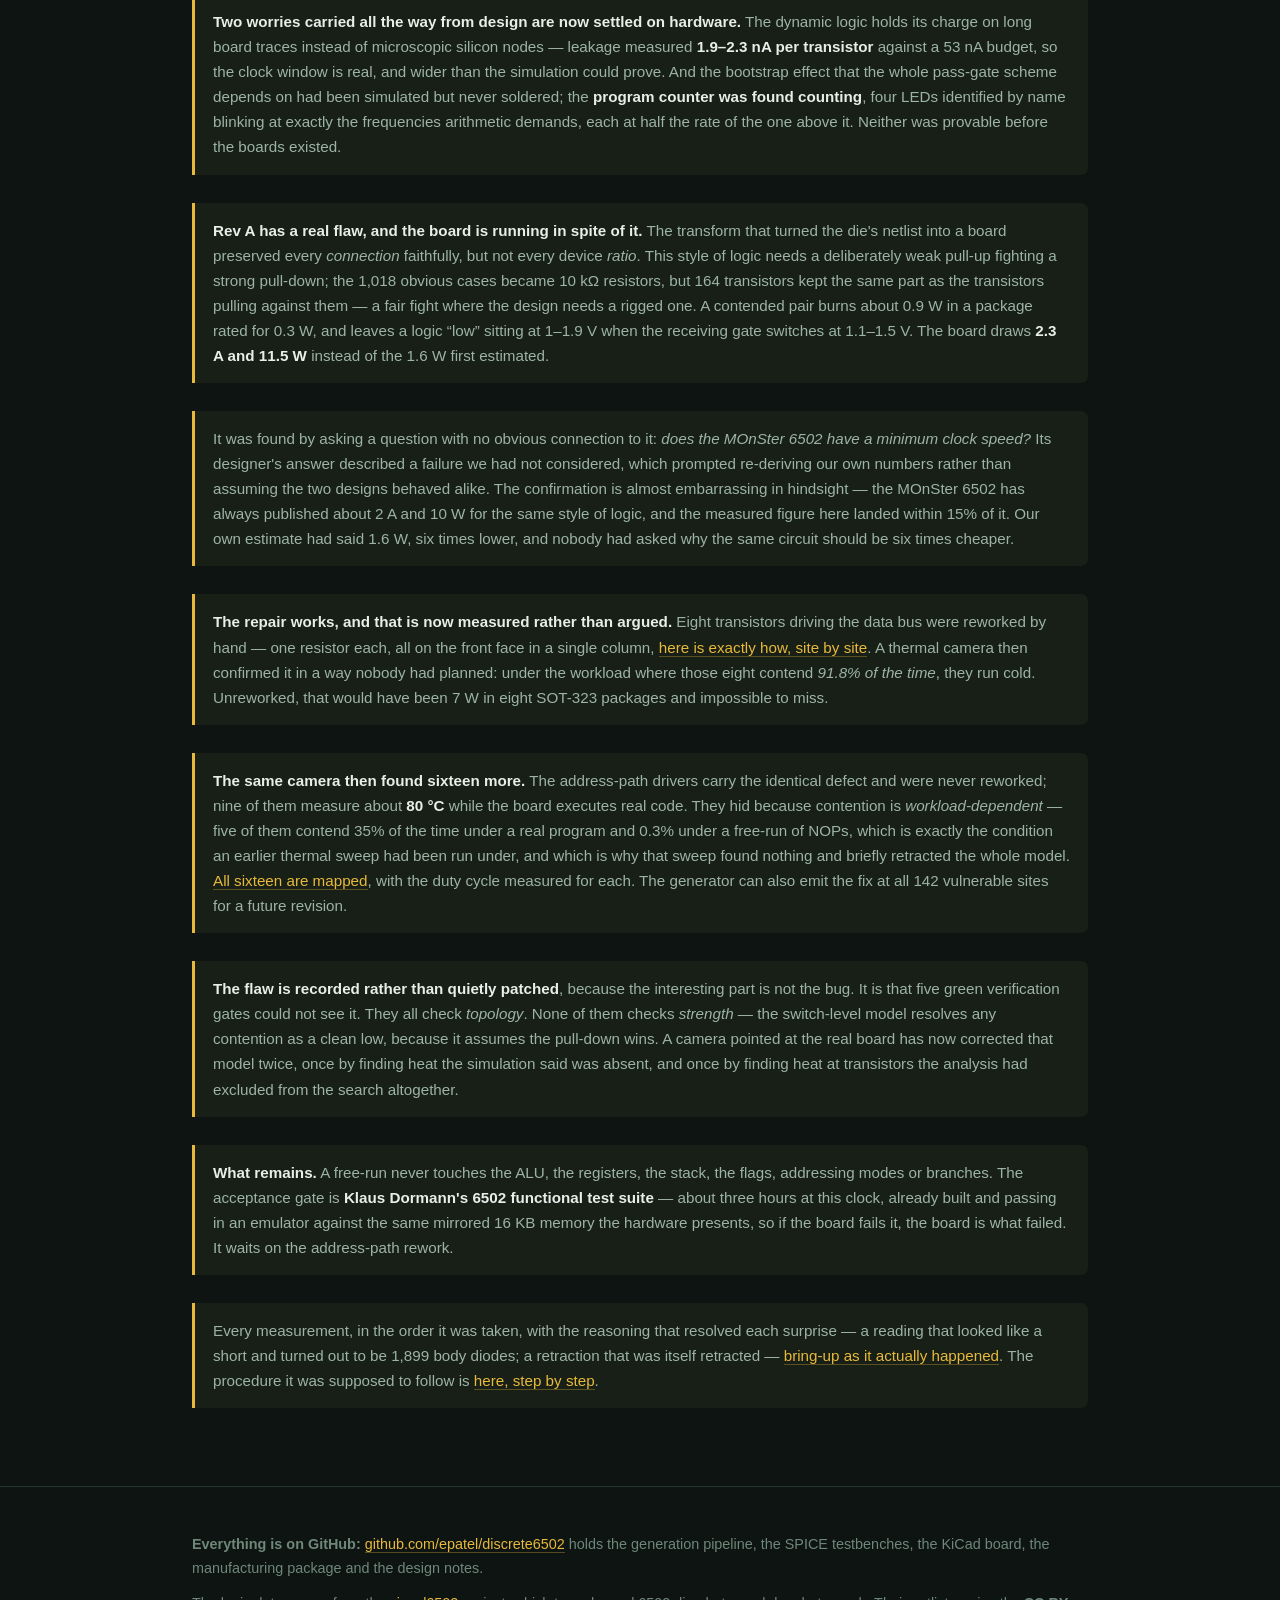
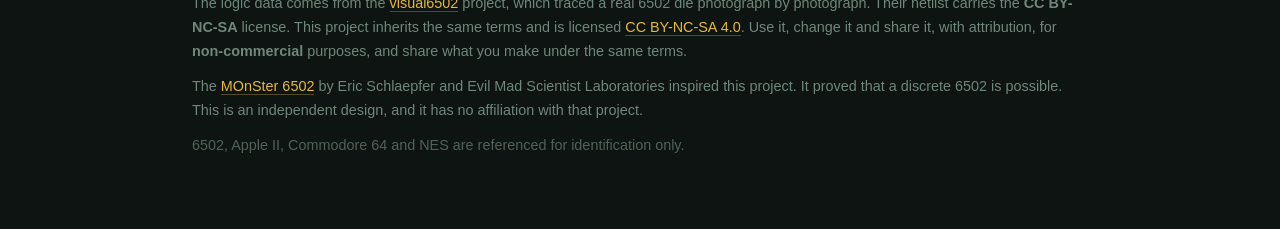
==== commit 9b1966d0: "Reassess the front page: the board is built and running The Status section still opened "Designed an" ====
--- a/docs/index.html
+++ b/docs/index.html
@@ -4,12 +4,12 @@
 <meta charset="utf-8">
 <meta name="viewport" content="width=device-width, initial-scale=1">
 <title>discrete6502: a 6502 CPU built from 4,051 discrete transistors</title>
-<meta name="description" content="A MOS 6502 CPU rebuilt from 4,051 individual surface-mount transistors on a 291 x 322 mm six-layer board that reproduces the original die layout.">
+<meta name="description" content="A working MOS 6502 CPU rebuilt from 4,051 individual surface-mount transistors on a 291 x 322 mm six-layer board that reproduces the original die layout. It runs programs.">
 <meta property="og:type" content="website">
 <meta property="og:site_name" content="discrete6502">
 <meta property="og:url" content="https://epatel.github.io/discrete6502/">
 <meta property="og:title" content="discrete6502">
-<meta property="og:description" content="A MOS 6502 CPU rebuilt from 4,051 individual surface-mount transistors, laid out as the original die.">
+<meta property="og:description" content="A working MOS 6502 CPU rebuilt from 4,051 individual surface-mount transistors, laid out as the original die. It runs programs.">
 <!-- Absolute URL: crawlers do not reliably resolve a relative og:image.
      Card is generated by tools/make_og_image.py from img/board-front.jpg. -->
 <meta property="og:image" content="https://epatel.github.io/discrete6502/img/og-card.jpg">
@@ -19,7 +19,7 @@
 <meta property="og:image:alt" content="The discrete6502 board: a green six-layer PCB whose transistor placement reproduces the MOS 6502 die, with gold bond pads around the edge.">
 <meta name="twitter:card" content="summary_large_image">
 <meta name="twitter:title" content="discrete6502">
-<meta name="twitter:description" content="A MOS 6502 CPU rebuilt from 4,051 individual surface-mount transistors, laid out as the original die.">
+<meta name="twitter:description" content="A working MOS 6502 CPU rebuilt from 4,051 individual surface-mount transistors, laid out as the original die. It runs programs.">
 <meta name="twitter:image" content="https://epatel.github.io/discrete6502/img/og-card.jpg">
 <meta name="theme-color" content="#0d1411">
 <link rel="icon" href="data:image/svg+xml,<svg xmlns='http://www.w3.org/2000/svg' viewBox='0 0 100 100'><rect width='100' height='100' rx='14' fill='%23124a32'/><rect x='22' y='22' width='24' height='24' fill='%23e8b93b'/><rect x='54' y='22' width='24' height='24' fill='%23e8b93b'/><rect x='22' y='54' width='24' height='24' fill='%23e8b93b'/><rect x='54' y='54' width='24' height='24' fill='%23e8b93b'/></svg>">
@@ -474,7 +474,8 @@
     <p class="lede">
       Solder a Pico on and flash the firmware. The Pico then becomes the clock master and a
       memory emulator. It serves every instruction fetch, captures every write, and traces the
-      bus cycle by cycle. You need no other equipment.
+      bus cycle by cycle. You need no other equipment. <b>Board&nbsp;#1 has had one since
+      2026-08-25</b>, and it is what the CPU is running from in the clip below.
     </p>
 
     <figure>
@@ -508,12 +509,25 @@
 <section id="status">
   <div class="wrap">
     <p class="kicker">Status</p>
-    <h2>Designed and verified, not yet built</h2>
-    <p class="lede">
-      The boards are being manufactured. <b>No physical board exists yet.</b> Nothing here is
-      proven in copper, only in simulation and geometry &mdash; and one thing that simulation
-      missed only came to light <em>after</em> the order was placed. See below.
-    </p>
+    <h2>It works, and it is not finished</h2>
+    <p class="lede">
+      The boards arrived on 2026-08-12. On 2026-08-25 one of them <b>executed a program from its own
+      Pico</b> &mdash; 4,051 discrete transistors fetching, decoding and running instructions, with
+      the accumulator counting in LEDs. What is left is the part that decides whether it is a 6502
+      or merely something that looks like one: does it execute <em>every</em> instruction correctly?
+    </p>
+
+    <figure class="vid">
+      <div class="frame">
+        <iframe src="https://www.youtube-nocookie.com/embed/aEewXFJFT0Q"
+                title="discrete6502 running from Pico"
+                loading="lazy" allowfullscreen
+                referrerpolicy="strict-origin-when-cross-origin"></iframe>
+      </div>
+      <figcaption>discrete6502 running from Pico
+      (<a href="https://www.youtube.com/shorts/aEewXFJFT0Q">on YouTube</a>)</figcaption>
+    </figure>
+
     <div class="tw"><table>
       <tr><th>Milestone</th><th>State</th></tr>
       <tr><td>Research the original die and netlist</td><td>done</td></tr>
@@ -521,77 +535,92 @@
       <tr><td>Generation toolchain</td><td>done</td></tr>
       <tr><td>Logic equivalence proof</td><td>done</td></tr>
       <tr><td>Layout, routing, manufacturing package</td><td>done</td></tr>
-      <tr><td>Fabrication and bring-up</td><td>in progress</td></tr>
+      <tr><td>Boards fabricated and assembled</td><td>done &mdash; 4 built, delivered 2026-08-12</td></tr>
+      <tr><td>Powers up, holds charge, clocks itself</td><td>done &mdash; measured on board #1</td></tr>
+      <tr><td>Fetches, decodes and executes</td><td>done &mdash; 2026-08-25</td></tr>
+      <tr><td>Address-path rework</td><td>16 sites identified, 9 confirmed hot</td></tr>
+      <tr><td>Klaus Dormann functional test</td><td>not yet run</td></tr>
     </table></div>
-    <p class="note">
-      <b>Rev A is being built, and it has a known flaw.</b> The transform that turned the die's
-      netlist into a board preserved every <em>connection</em> faithfully, but not every device
-      <em>ratio</em>. This style of logic needs a deliberately weak pull-up fighting a strong
-      pull-down; the 1,018 obvious cases became 10 k&ohm; resistors, but eight transistors that
-      pull up the data bus kept the same part as the transistors pulling down &mdash; a fair
-      fight where the design needs a rigged one. The cost is 0.9 W burned in each of eight
-      parts rated for about 0.3 W, and a logic &ldquo;low&rdquo; that sits at 1&ndash;1.9 V
-      when the receiving gate switches at 1.1&ndash;1.5 V.
-    </p>
-    <p class="note">
-      It was found by asking a question with no obvious connection to it: <em>does the MOnSter
-      6502 have a minimum clock speed?</em> Its designer's answer described a failure we had not
+
+    <p class="note">
+      <b>Two worries carried all the way from design are now settled on hardware.</b> The dynamic
+      logic holds its charge on long board traces instead of microscopic silicon nodes &mdash;
+      leakage measured <b>1.9&ndash;2.3 nA per transistor</b> against a 53 nA budget, so the clock
+      window is real, and wider than the simulation could prove. And the bootstrap effect that the
+      whole pass-gate scheme depends on had been simulated but never soldered; the
+      <b>program counter was found counting</b>, four LEDs identified by name blinking at exactly
+      the frequencies arithmetic demands, each at half the rate of the one above it. Neither was
+      provable before the boards existed.
+    </p>
+
+    <p class="note">
+      <b>Rev A has a real flaw, and the board is running in spite of it.</b> The transform that
+      turned the die's netlist into a board preserved every <em>connection</em> faithfully, but not
+      every device <em>ratio</em>. This style of logic needs a deliberately weak pull-up fighting a
+      strong pull-down; the 1,018 obvious cases became 10 k&ohm; resistors, but 164 transistors kept
+      the same part as the transistors pulling against them &mdash; a fair fight where the design
+      needs a rigged one. A contended pair burns about 0.9 W in a package rated for 0.3 W, and
+      leaves a logic &ldquo;low&rdquo; sitting at 1&ndash;1.9 V when the receiving gate switches at
+      1.1&ndash;1.5 V. The board draws <b>2.3 A and 11.5 W</b> instead of the 1.6 W first estimated.
+    </p>
+
+    <p class="note">
+      It was found by asking a question with no obvious connection to it: <em>does the MOnSter 6502
+      have a minimum clock speed?</em> Its designer's answer described a failure we had not
       considered, which prompted re-deriving our own numbers rather than assuming the two designs
-      behaved alike. The confirmation is almost embarrassing in hindsight &mdash; the corrected
-      figure puts this board at about 2 A and 10 W, which is exactly what the MOnSter 6502 has
-      always published for the same logic. Our own estimate had said 1.6 W, six times lower, and
-      nobody had asked why the same circuit should be six times cheaper.
-    </p>
-    <p class="note">
-      <b>Both fixes exist.</b> The boards already in production can be repaired by hand: one resistor
-      added to each of eight transistors, all on the front face in a single column &mdash;
-      <a href="rework-dor-series-r.html">here is exactly how, site by site</a> &mdash; and that repair is now <b>confirmed working on hardware</b>, while a thermal camera found <a href="rework-adh-marked.jpg">sixteen more sites on the address path</a> that need the same treatment. And the
-      generator can now emit the fix at all 142 sites that can actually contend, ready for a future
-      revision. Both are simulated rather than merely argued: the repair drops the contention
-      current 525&times;, turns an invalid 1.86&nbsp;V &ldquo;low&rdquo; into 2.9&nbsp;mV, and costs
-      271&nbsp;ns of rise time against a 25&nbsp;&micro;s budget. The flaw is recorded rather than quietly patched, because the
-      interesting part is not the bug &mdash; it is that five green verification gates could not
-      see it. They all check <em>topology</em>. None of them checks <em>strength</em>.
-    </p>
-    <p class="note">
-      <b>What could still go wrong:</b> the dynamic logic holds charge on long board traces
-      instead of microscopic silicon nodes. It also depends on a bootstrap effect that we have
-      simulated but never soldered. Both worries are now settled on hardware. Leakage measured
-      1.9–2.3 nA per transistor against a 53 nA budget, so the clock window is real. And on
-      2026-08-25 the <b>program counter was found counting</b> — filmed at 30 frames a second, four
-      LEDs identified by name blink at exactly the frequencies arithmetic demands, each at half the
-      rate of the one above it. <b>The board executes instructions.</b> What remains is whether it executes them all <em>correctly</em>: a free-run
-      of NOPs never touches the ALU, the registers, the stack or the flags. See
-      <a href="actual-bring-up.html">the measurement log</a>.
-    </p>
-    <p class="note">
-      <b>The first power-up has a written procedure.</b> Receiving inspection, the two
-      unpowered checks, the current measurement that catches a whole-batch assembly fault, where
-      the eight-site repair belongs in the order, and on through the first clocked run to the
-      overnight functional test &mdash;
-      <a href="bring-up.html">bringing the board to life, step by step</a>.
-    </p>
-    <p class="note">
-      <b>The boards arrived on 2026-08-12, and bring-up has started.</b> Measurements as they are
-      taken, board by board, with the reasoning that resolved the first surprise &mdash; a reading
-      that looked like a short and turned out to be 1,899 body diodes &mdash;
-      <a href="actual-bring-up.html">bring-up as it actually happened</a>.
-    </p>
-    <p class="note">
-      <b>On 2026-08-25 it ran a program from its own Pico.</b> 4,051 discrete transistors fetching,
-      decoding and executing, with the accumulator counting in LEDs &mdash; no microcontroller
-      pretending to be a 6502, just one serving it memory and a clock.
-    </p>
-    <figure class="vid">
-      <div class="frame">
-        <iframe src="https://www.youtube-nocookie.com/embed/aEewXFJFT0Q"
-                title="discrete6502 running from Pico"
-                loading="lazy" allowfullscreen
-                referrerpolicy="strict-origin-when-cross-origin"></iframe>
-      </div>
-      <figcaption>discrete6502 running from Pico
-      (<a href="https://www.youtube.com/shorts/aEewXFJFT0Q">on YouTube</a>)</figcaption>
-    </figure>
+      behaved alike. The confirmation is almost embarrassing in hindsight &mdash; the MOnSter 6502
+      has always published about 2 A and 10 W for the same style of logic, and the measured figure
+      here landed within 15% of it. Our own estimate had said 1.6 W, six times lower, and nobody had
+      asked why the same circuit should be six times cheaper.
+    </p>
+
+    <p class="note">
+      <b>The repair works, and that is now measured rather than argued.</b> Eight transistors driving
+      the data bus were reworked by hand &mdash; one resistor each, all on the front face in a single
+      column,
+      <a href="rework-dor-series-r.html">here is exactly how, site by site</a>. A thermal camera then
+      confirmed it in a way nobody had planned: under the workload where those eight contend
+      <em>91.8% of the time</em>, they run cold. Unreworked, that would have been 7 W in eight
+      SOT-323 packages and impossible to miss.
+    </p>
+
+    <p class="note">
+      <b>The same camera then found sixteen more.</b> The address-path drivers carry the identical
+      defect and were never reworked; nine of them measure about <b>80 &deg;C</b> while the board
+      executes real code. They hid because contention is <em>workload-dependent</em> &mdash; five of
+      them contend 35% of the time under a real program and 0.3% under a free-run of NOPs, which is
+      exactly the condition an earlier thermal sweep had been run under, and which is why that sweep
+      found nothing and briefly retracted the whole model.
+      <a href="rework-adh-marked.jpg">All sixteen are mapped</a>, with the duty cycle measured for
+      each. The generator can also emit the fix at all 142 vulnerable sites for a future revision.
+    </p>
+
+    <p class="note">
+      <b>The flaw is recorded rather than quietly patched</b>, because the interesting part is not
+      the bug. It is that five green verification gates could not see it. They all check
+      <em>topology</em>. None of them checks <em>strength</em> &mdash; the switch-level model
+      resolves any contention as a clean low, because it assumes the pull-down wins. A camera
+      pointed at the real board has now corrected that model twice, once by finding heat the
+      simulation said was absent, and once by finding heat at transistors the analysis had excluded
+      from the search altogether.
+    </p>
+
+    <p class="note">
+      <b>What remains.</b> A free-run never touches the ALU, the registers, the stack, the flags,
+      addressing modes or branches. The acceptance gate is
+      <b>Klaus Dormann's 6502 functional test suite</b> &mdash; about three hours at this clock,
+      already built and passing in an emulator against the same mirrored 16 KB memory the hardware
+      presents, so if the board fails it, the board is what failed. It waits on the address-path
+      rework.
+    </p>
+
+    <p class="note">
+      Every measurement, in the order it was taken, with the reasoning that resolved each surprise
+      &mdash; a reading that looked like a short and turned out to be 1,899 body diodes; a
+      retraction that was itself retracted &mdash;
+      <a href="actual-bring-up.html">bring-up as it actually happened</a>. The procedure it was
+      supposed to follow is <a href="bring-up.html">here, step by step</a>.
+    </p>
   </div>
 </section>
 
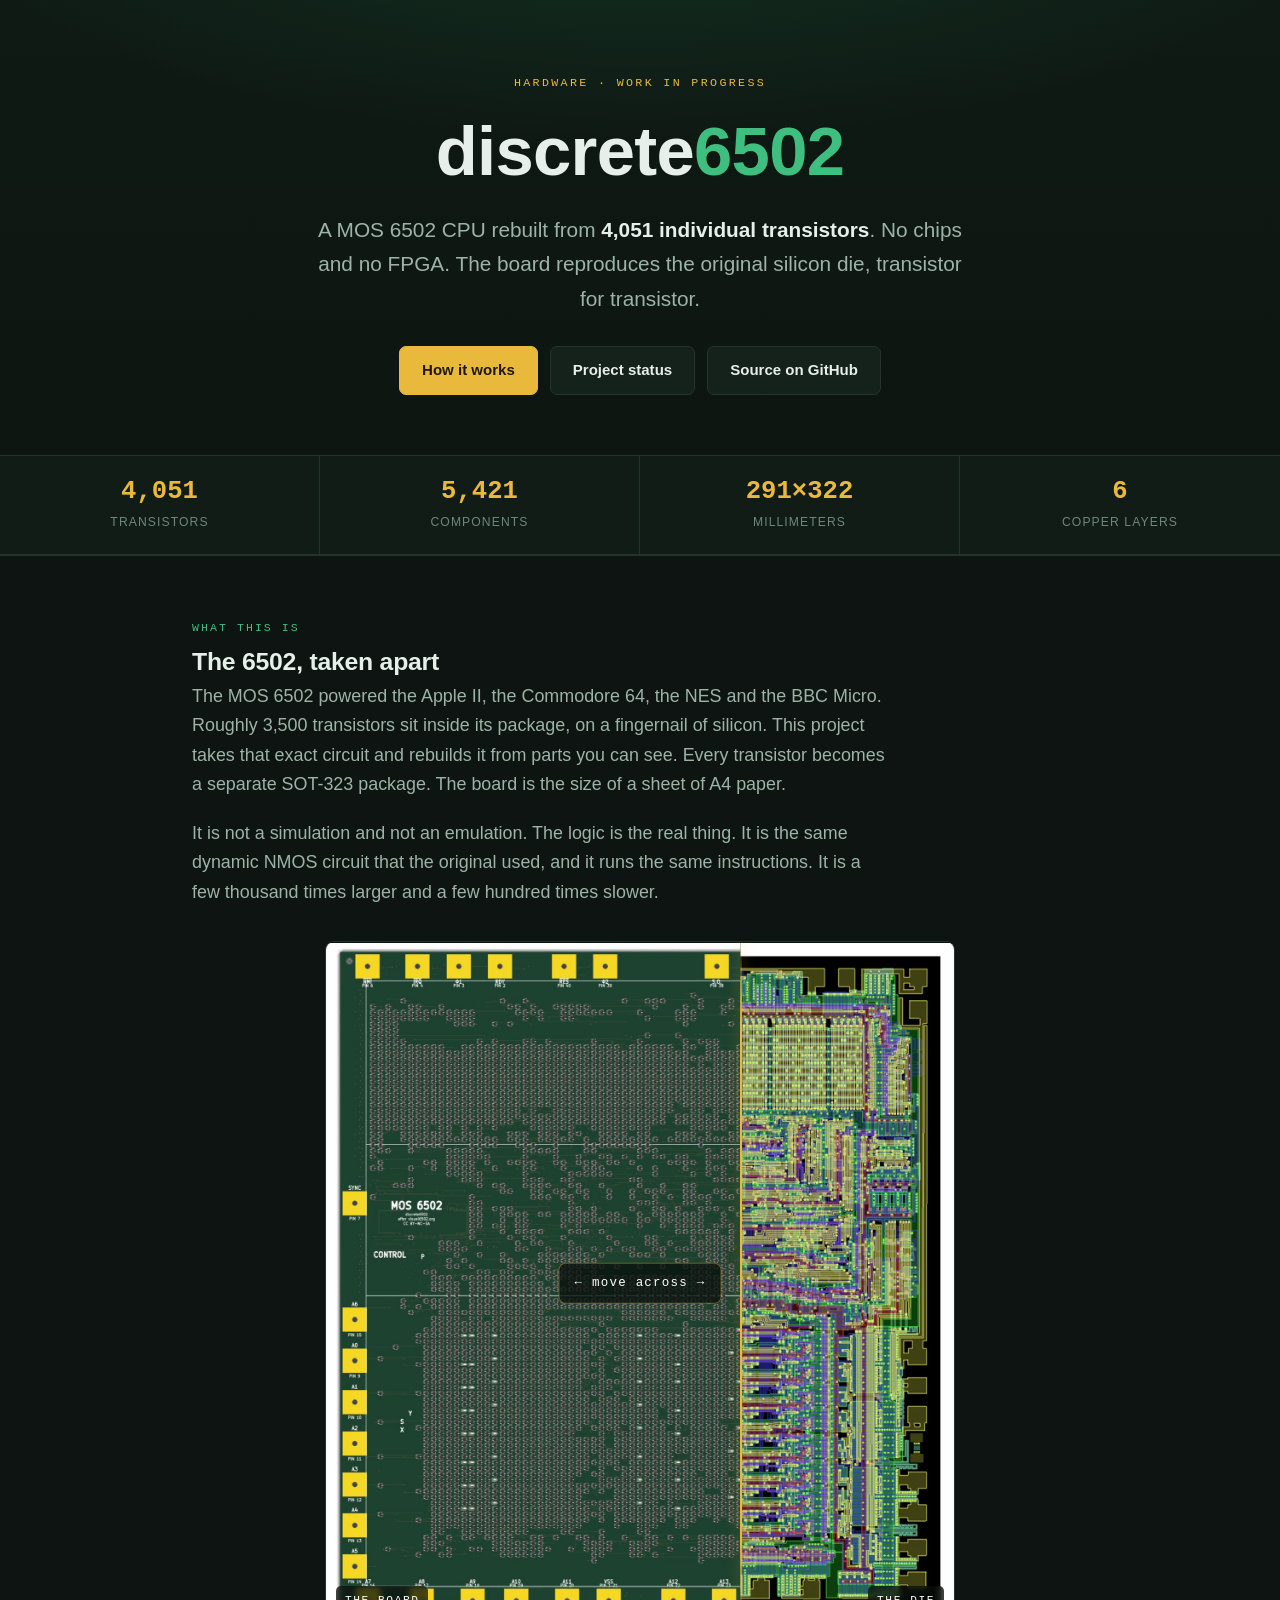
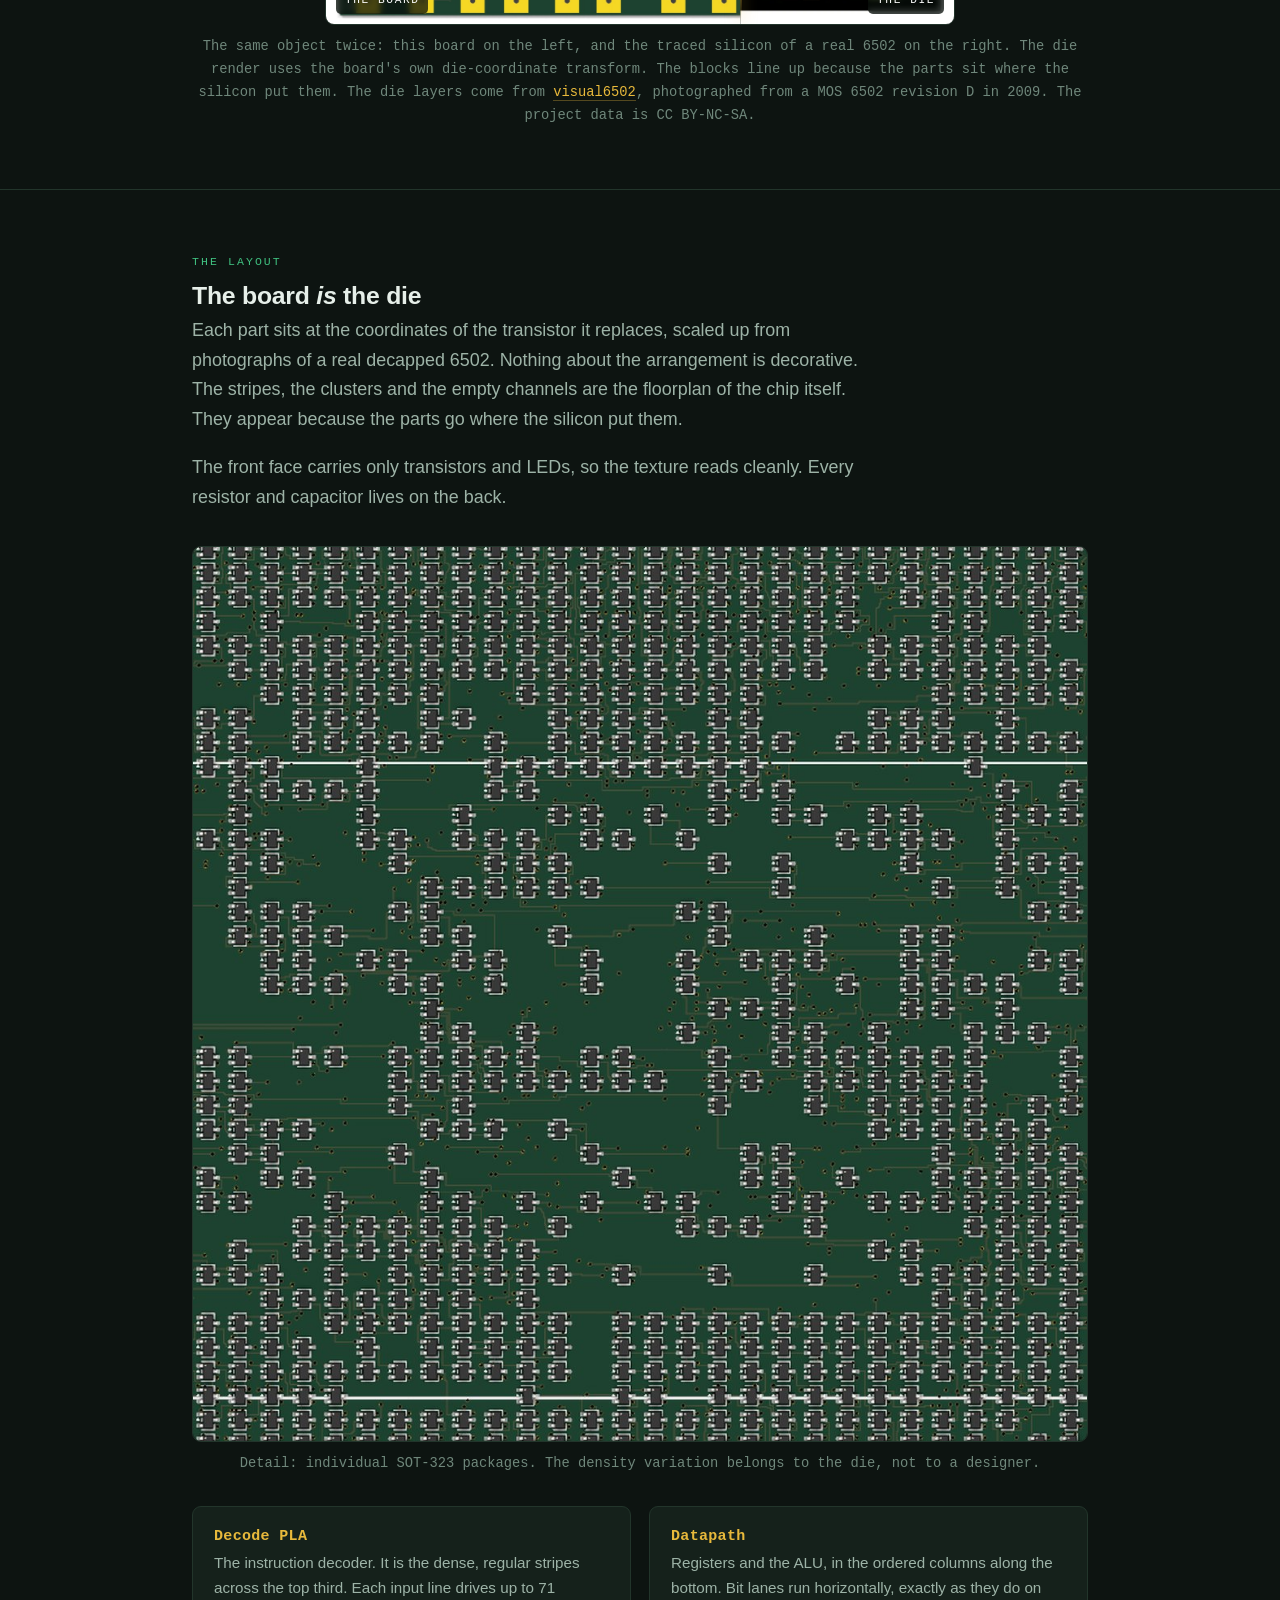
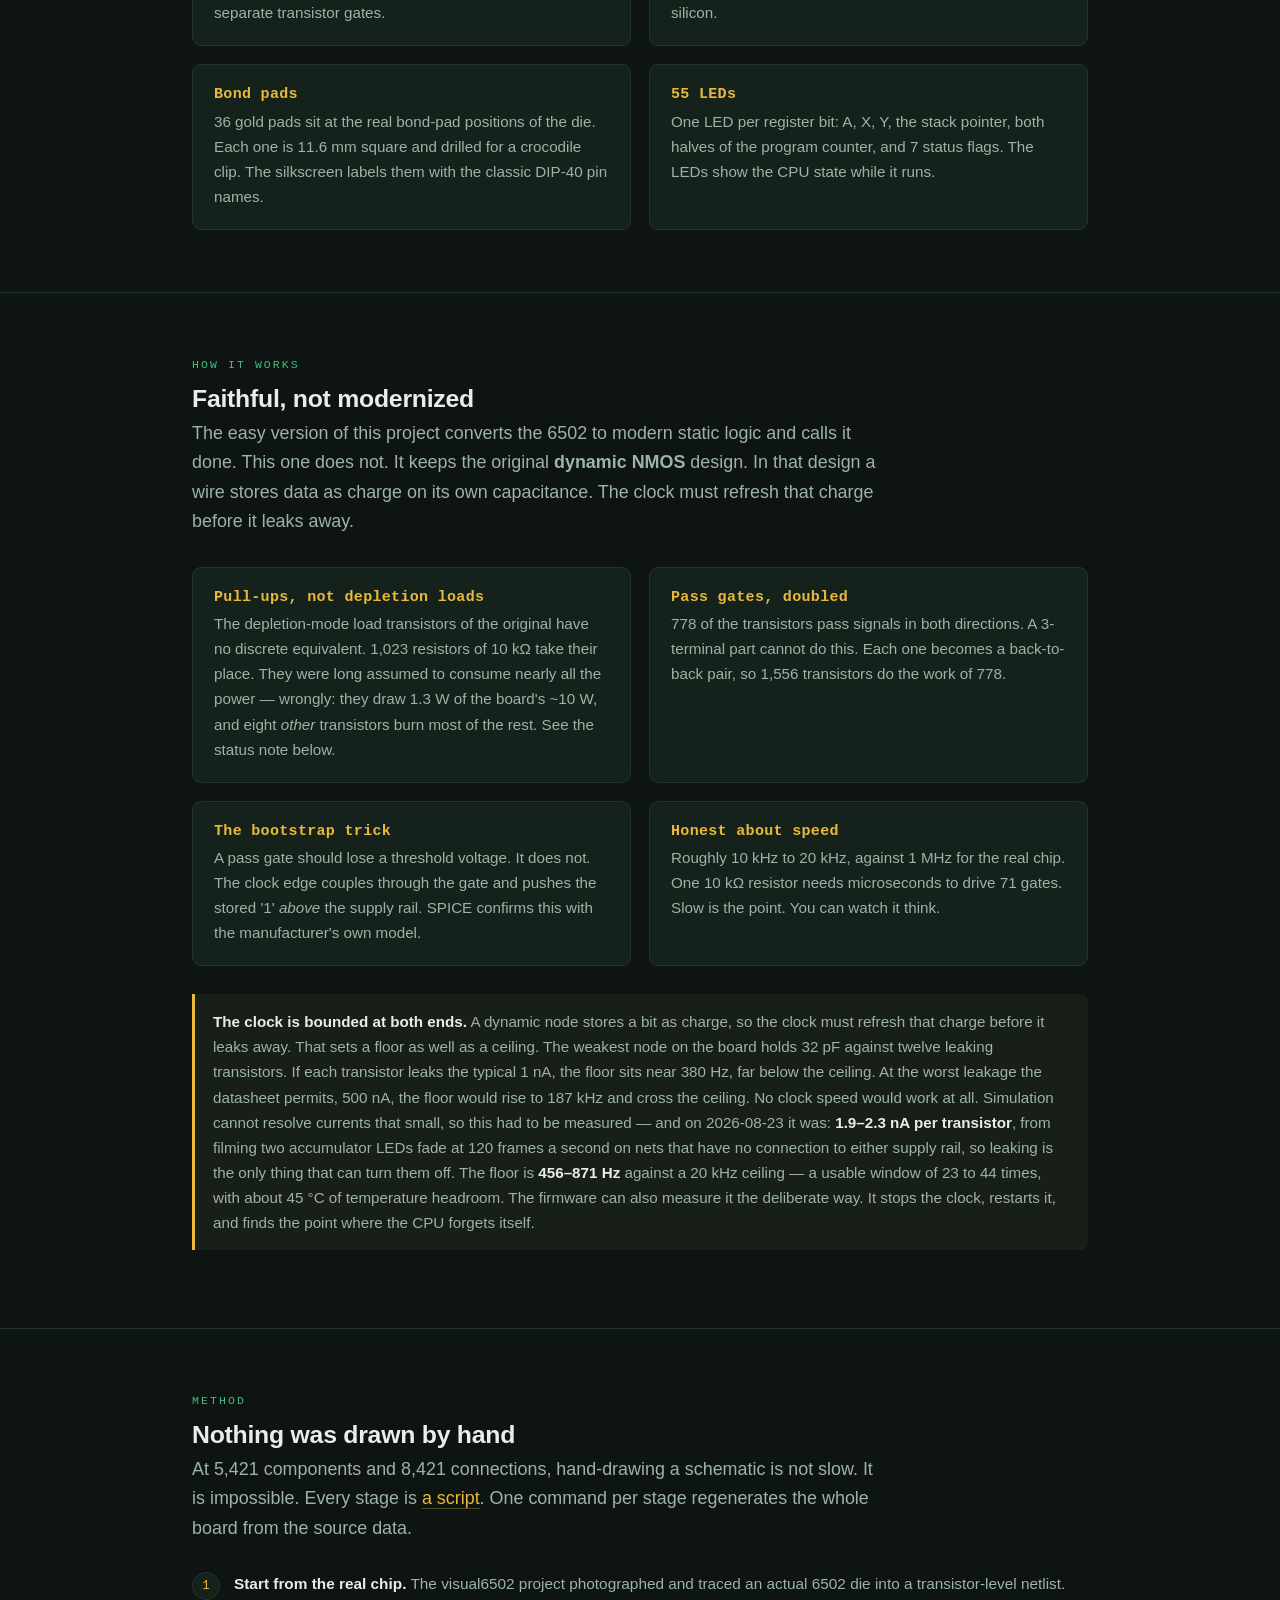
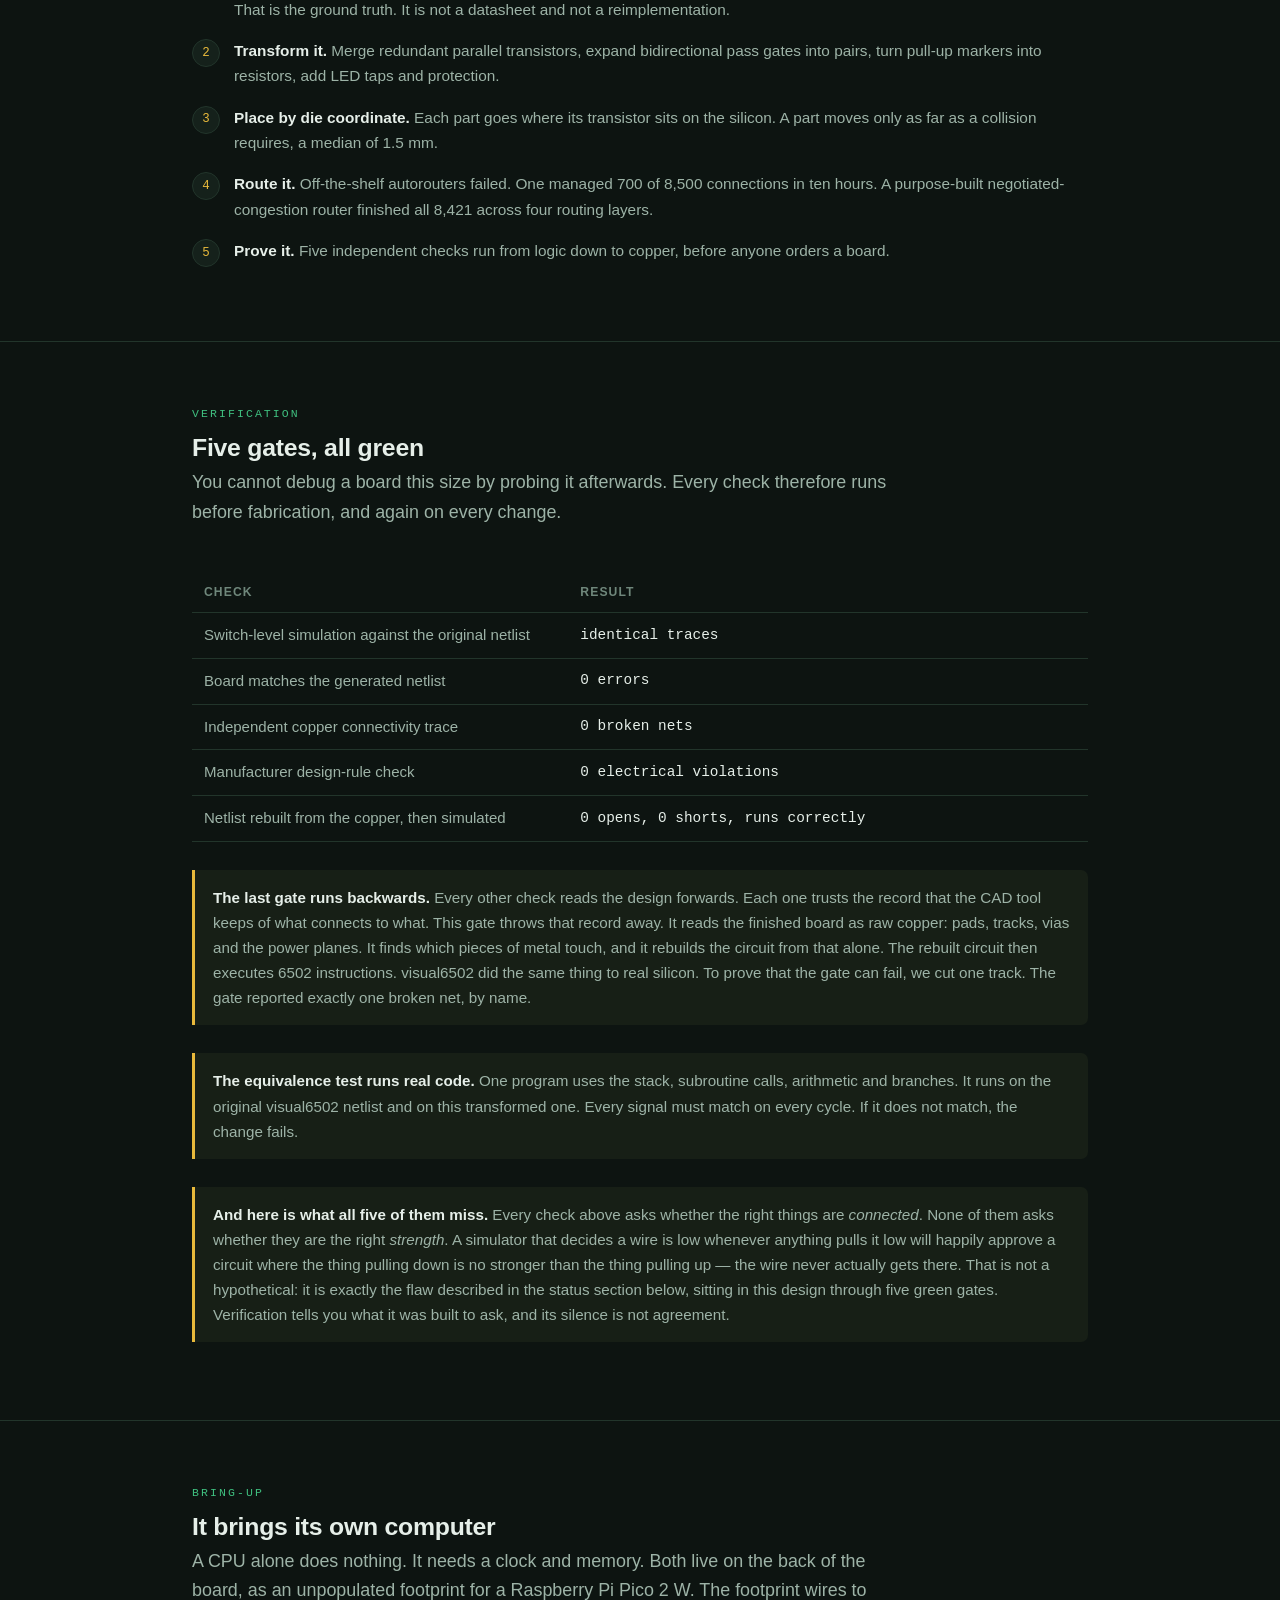
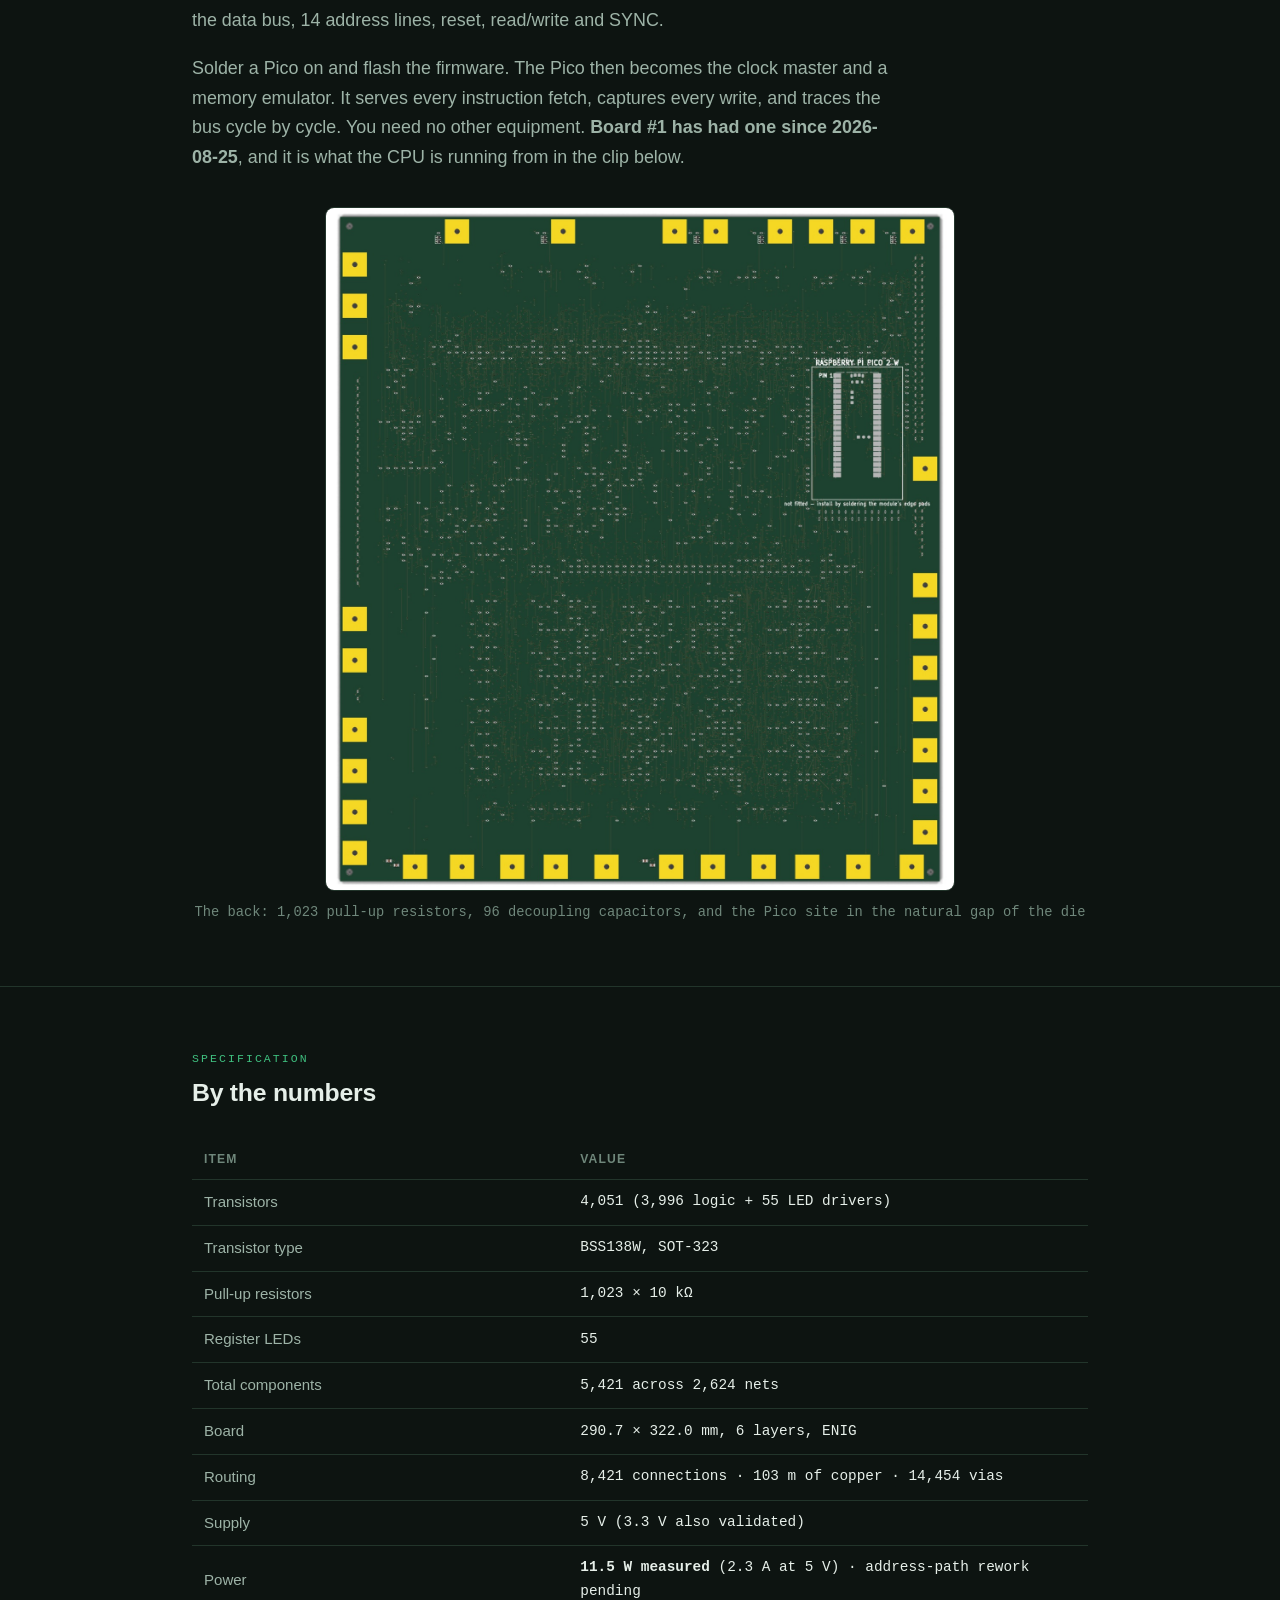
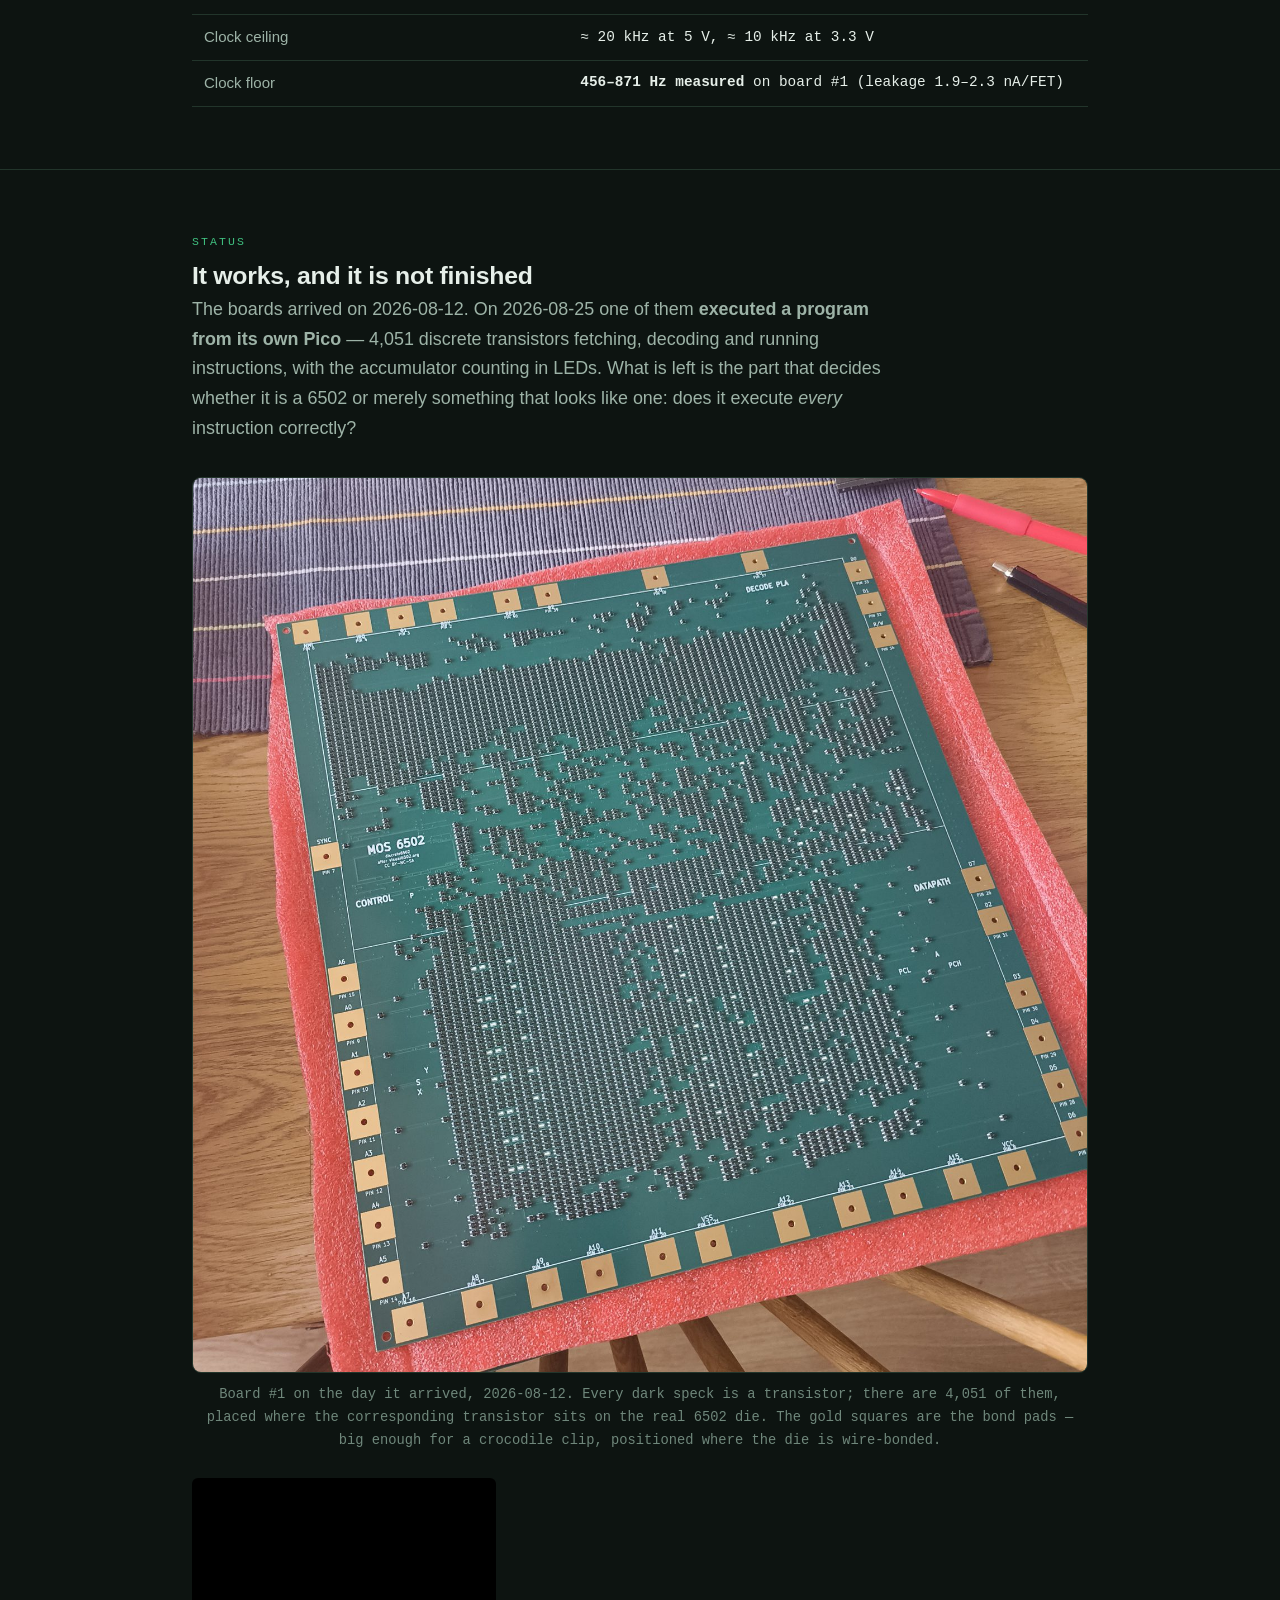
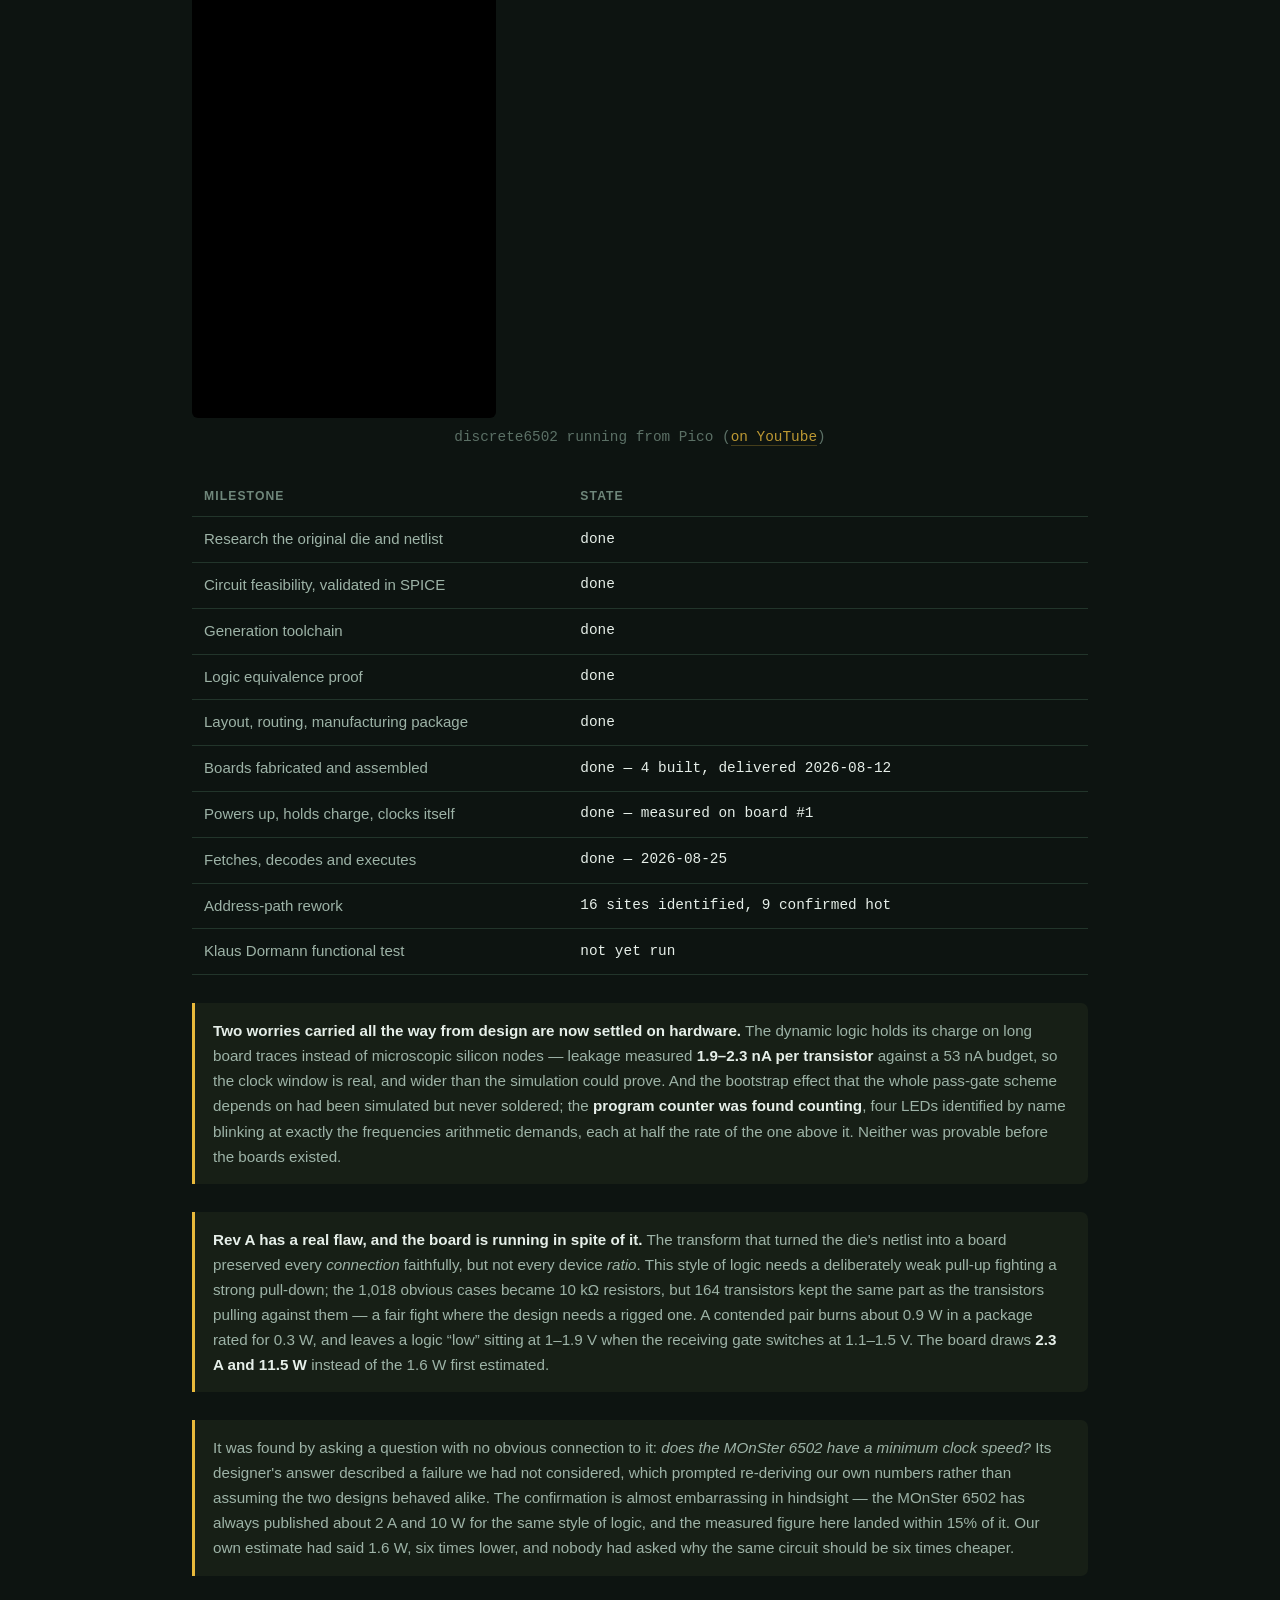
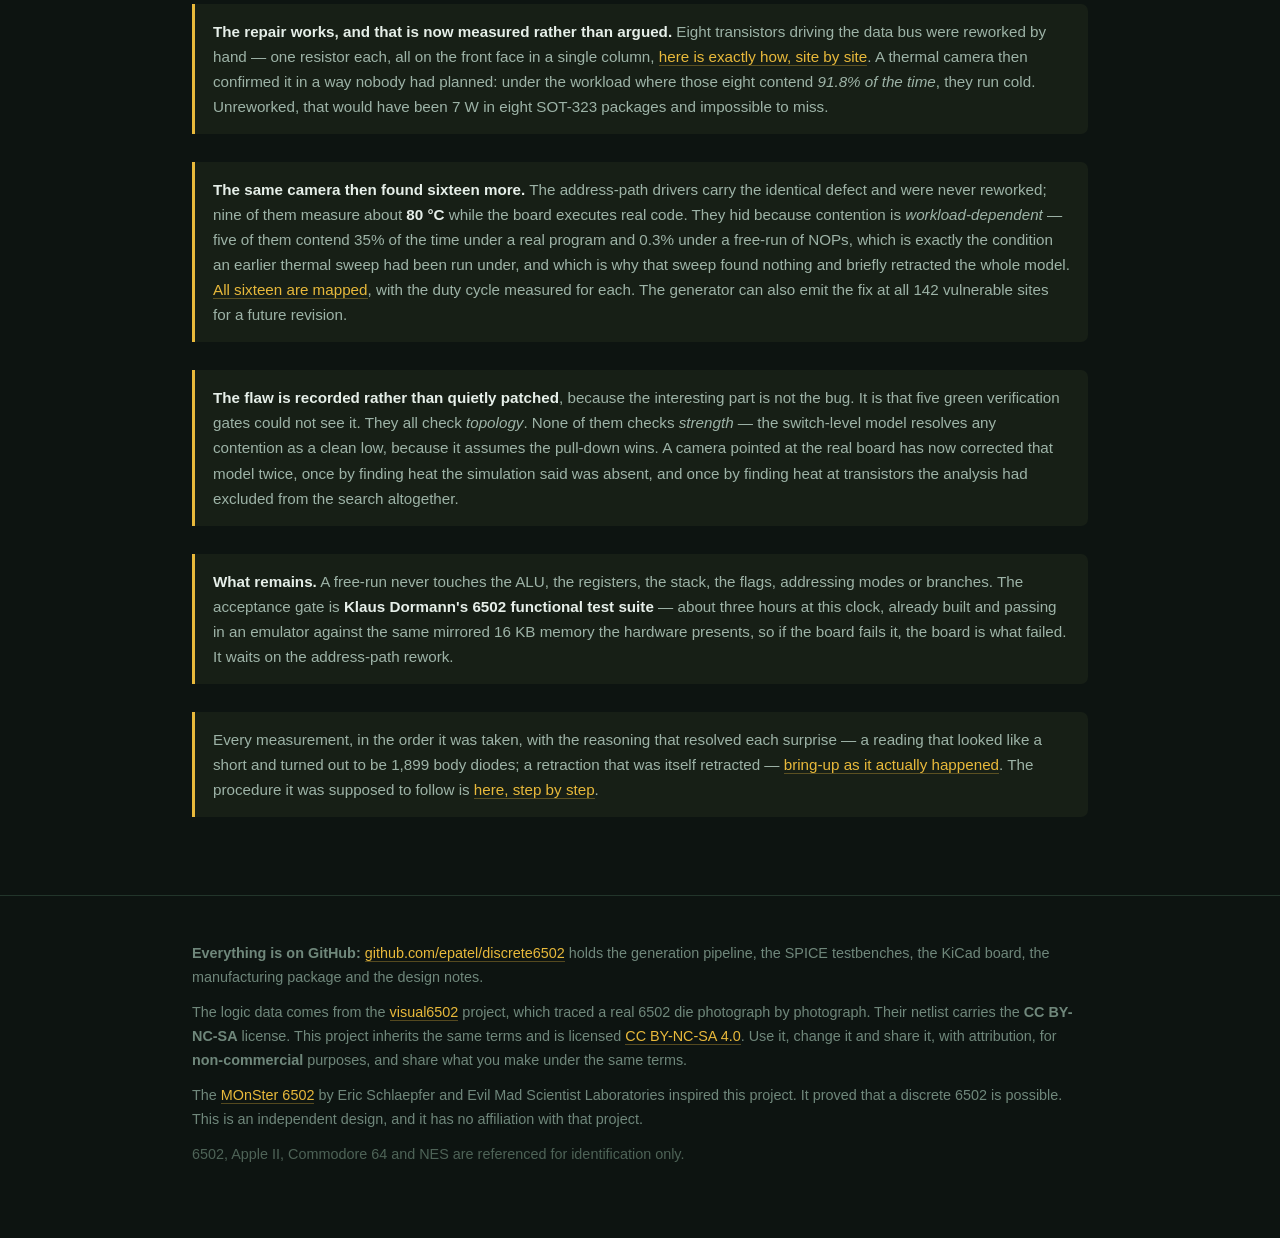
==== commit 5b781fb5: "Put a photograph of the real board on the front page Every image on index.html was a render. board-f" ====
--- a/docs/index.html
+++ b/docs/index.html
@@ -517,6 +517,18 @@
       or merely something that looks like one: does it execute <em>every</em> instruction correctly?
     </p>
 
+    <figure>
+      <img src="img/bringup-front.jpg" loading="lazy"
+           alt="The assembled discrete6502 board on pink antistatic foam on a wooden table, a pen
+                and pencil beside it for scale. Thousands of tiny black surface-mount transistors
+                cover the green board in the pattern of the 6502 die, with gold bond pads around
+                the edge labelled A0-A15, D0-D7, SYNC, R/W.">
+      <figcaption>Board&nbsp;#1 on the day it arrived, 2026-08-12. Every dark speck is a
+      transistor; there are 4,051 of them, placed where the corresponding transistor sits on the
+      real 6502 die. The gold squares are the bond pads &mdash; big enough for a crocodile clip,
+      positioned where the die is wire-bonded.</figcaption>
+    </figure>
+
     <figure class="vid">
       <div class="frame">
         <iframe src="https://www.youtube-nocookie.com/embed/aEewXFJFT0Q"
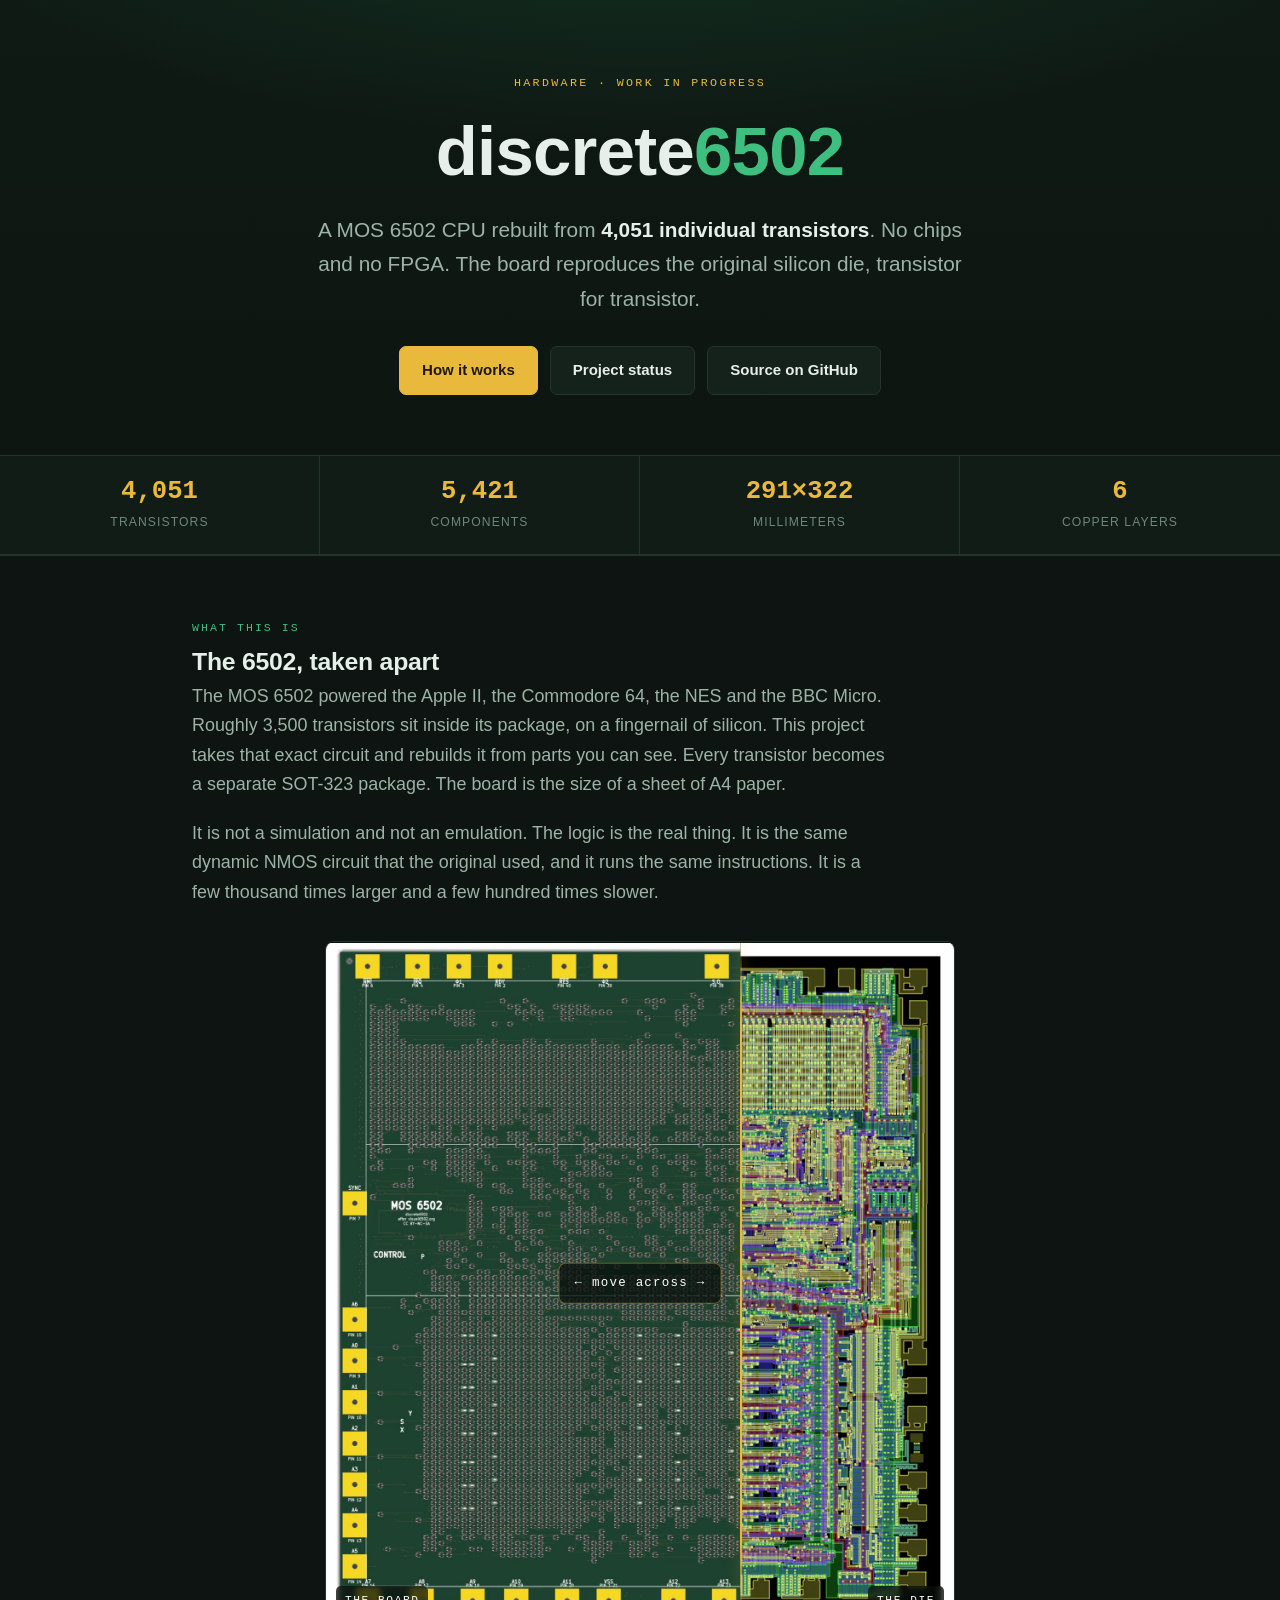
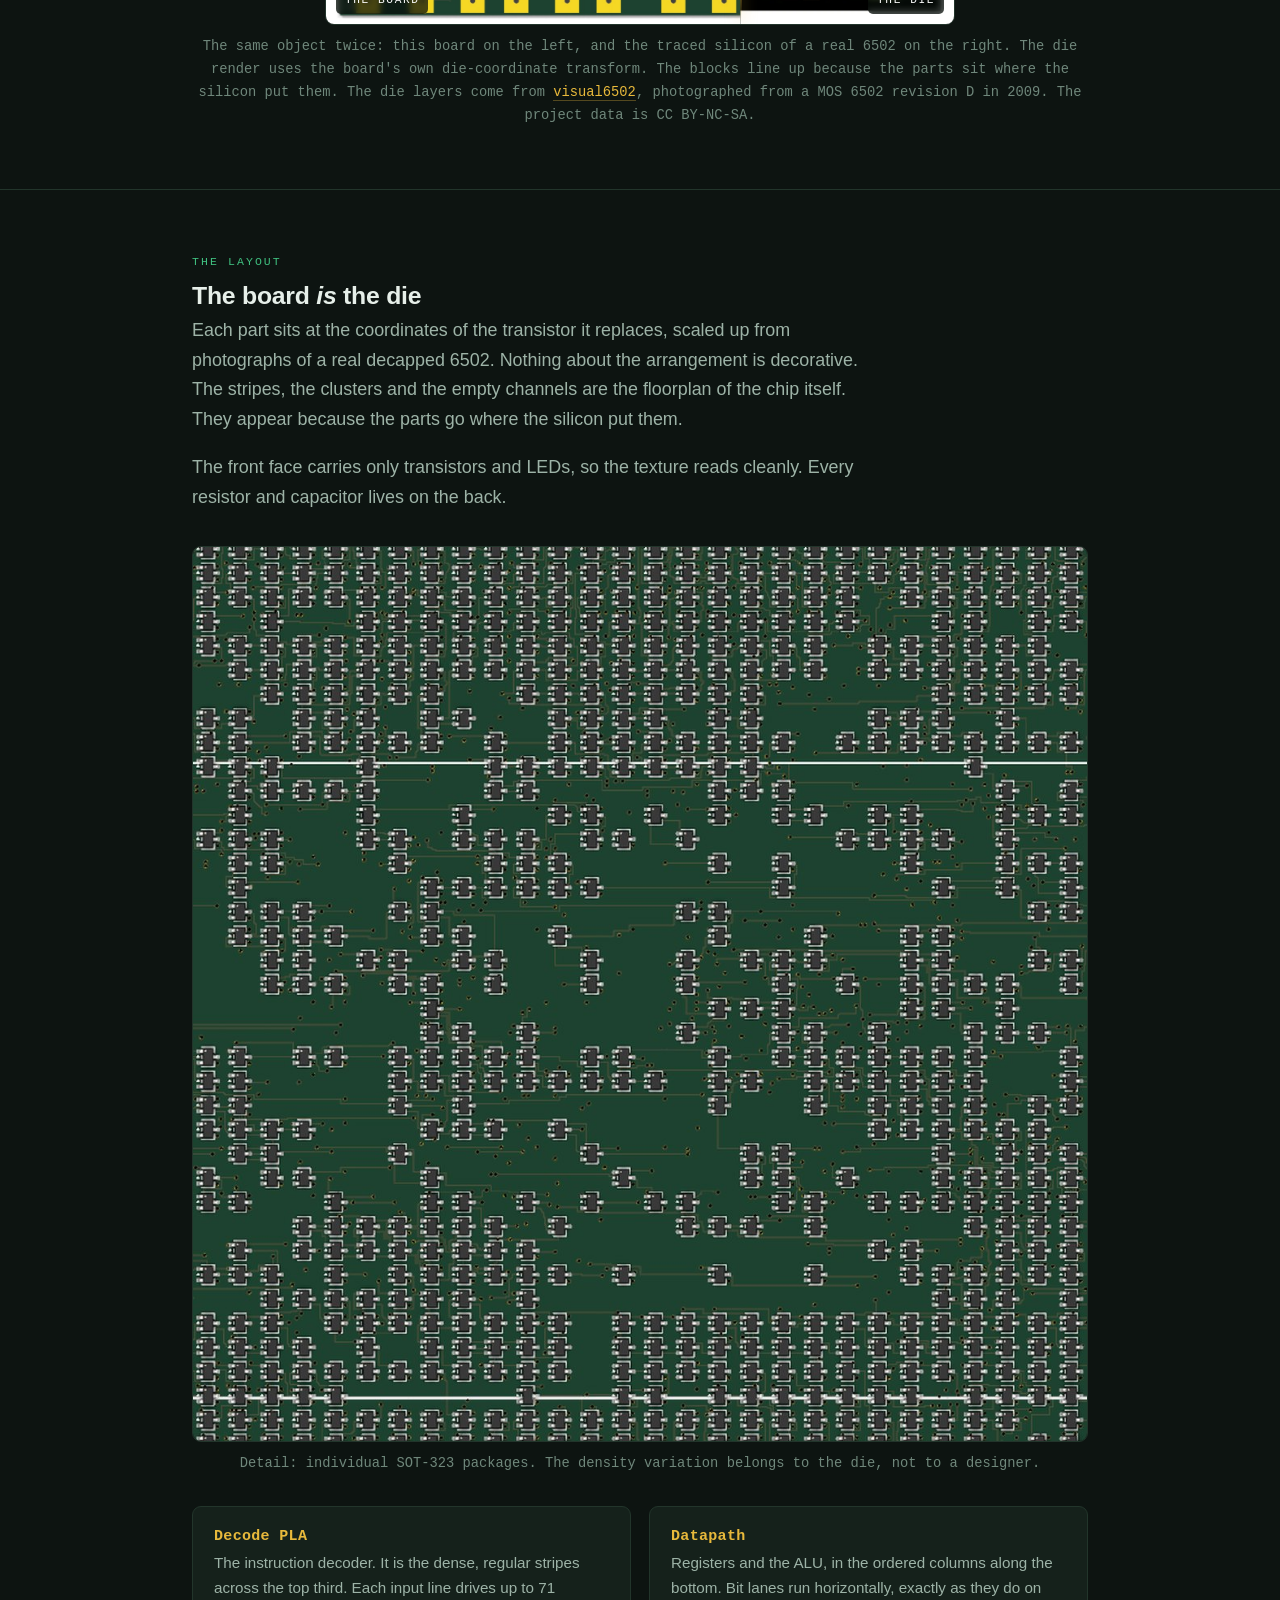
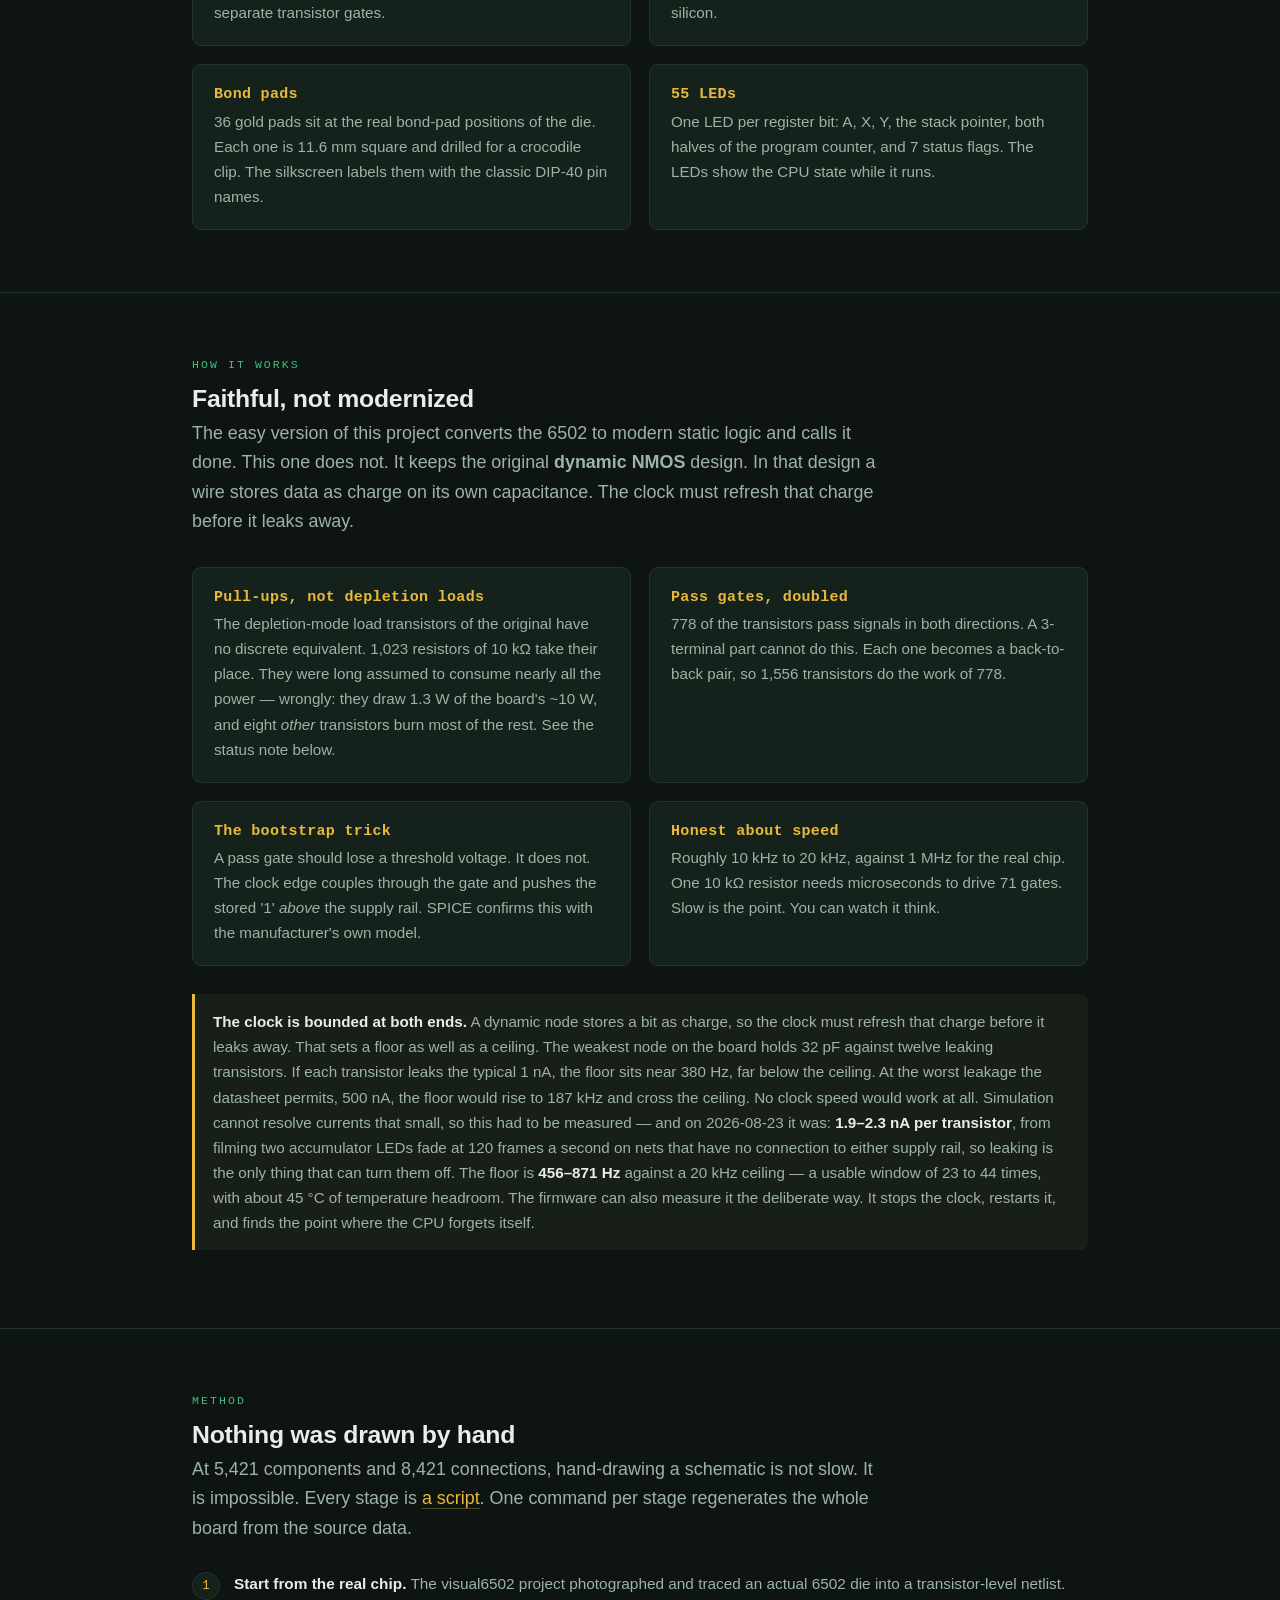
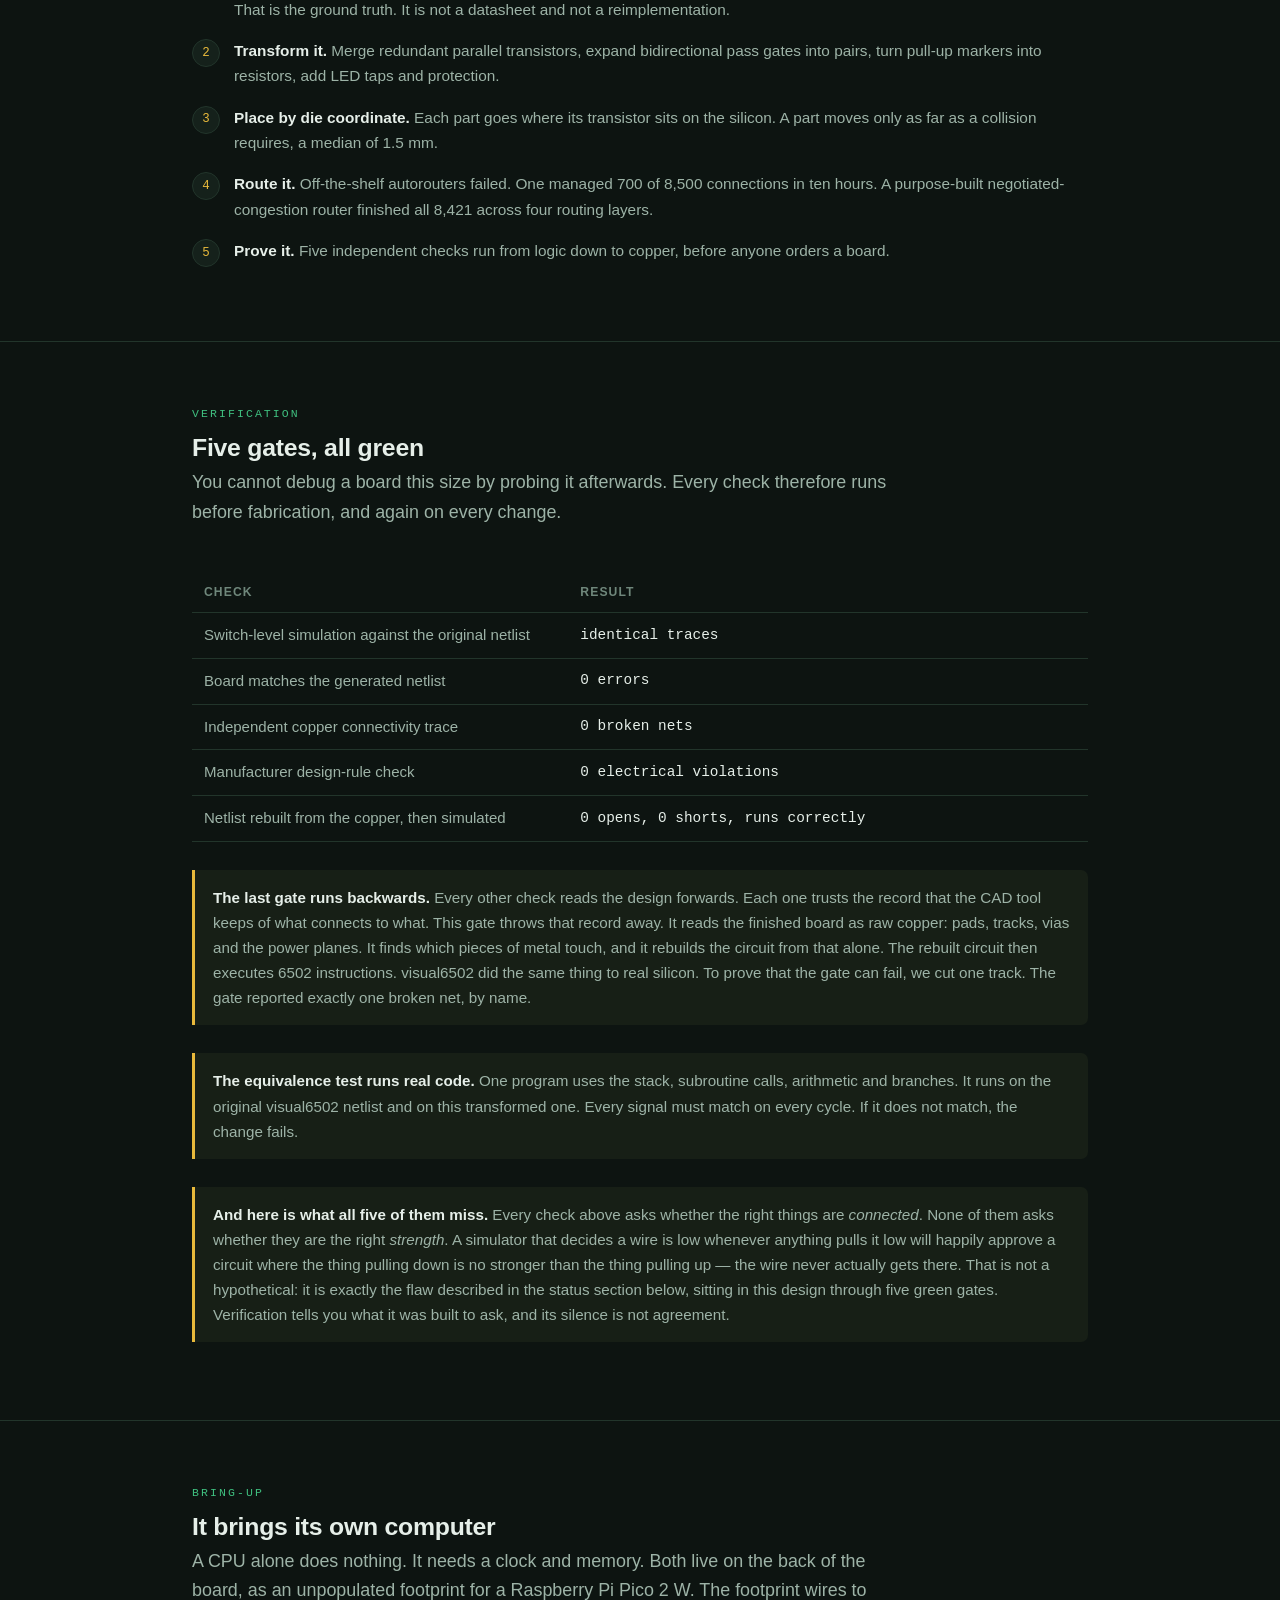
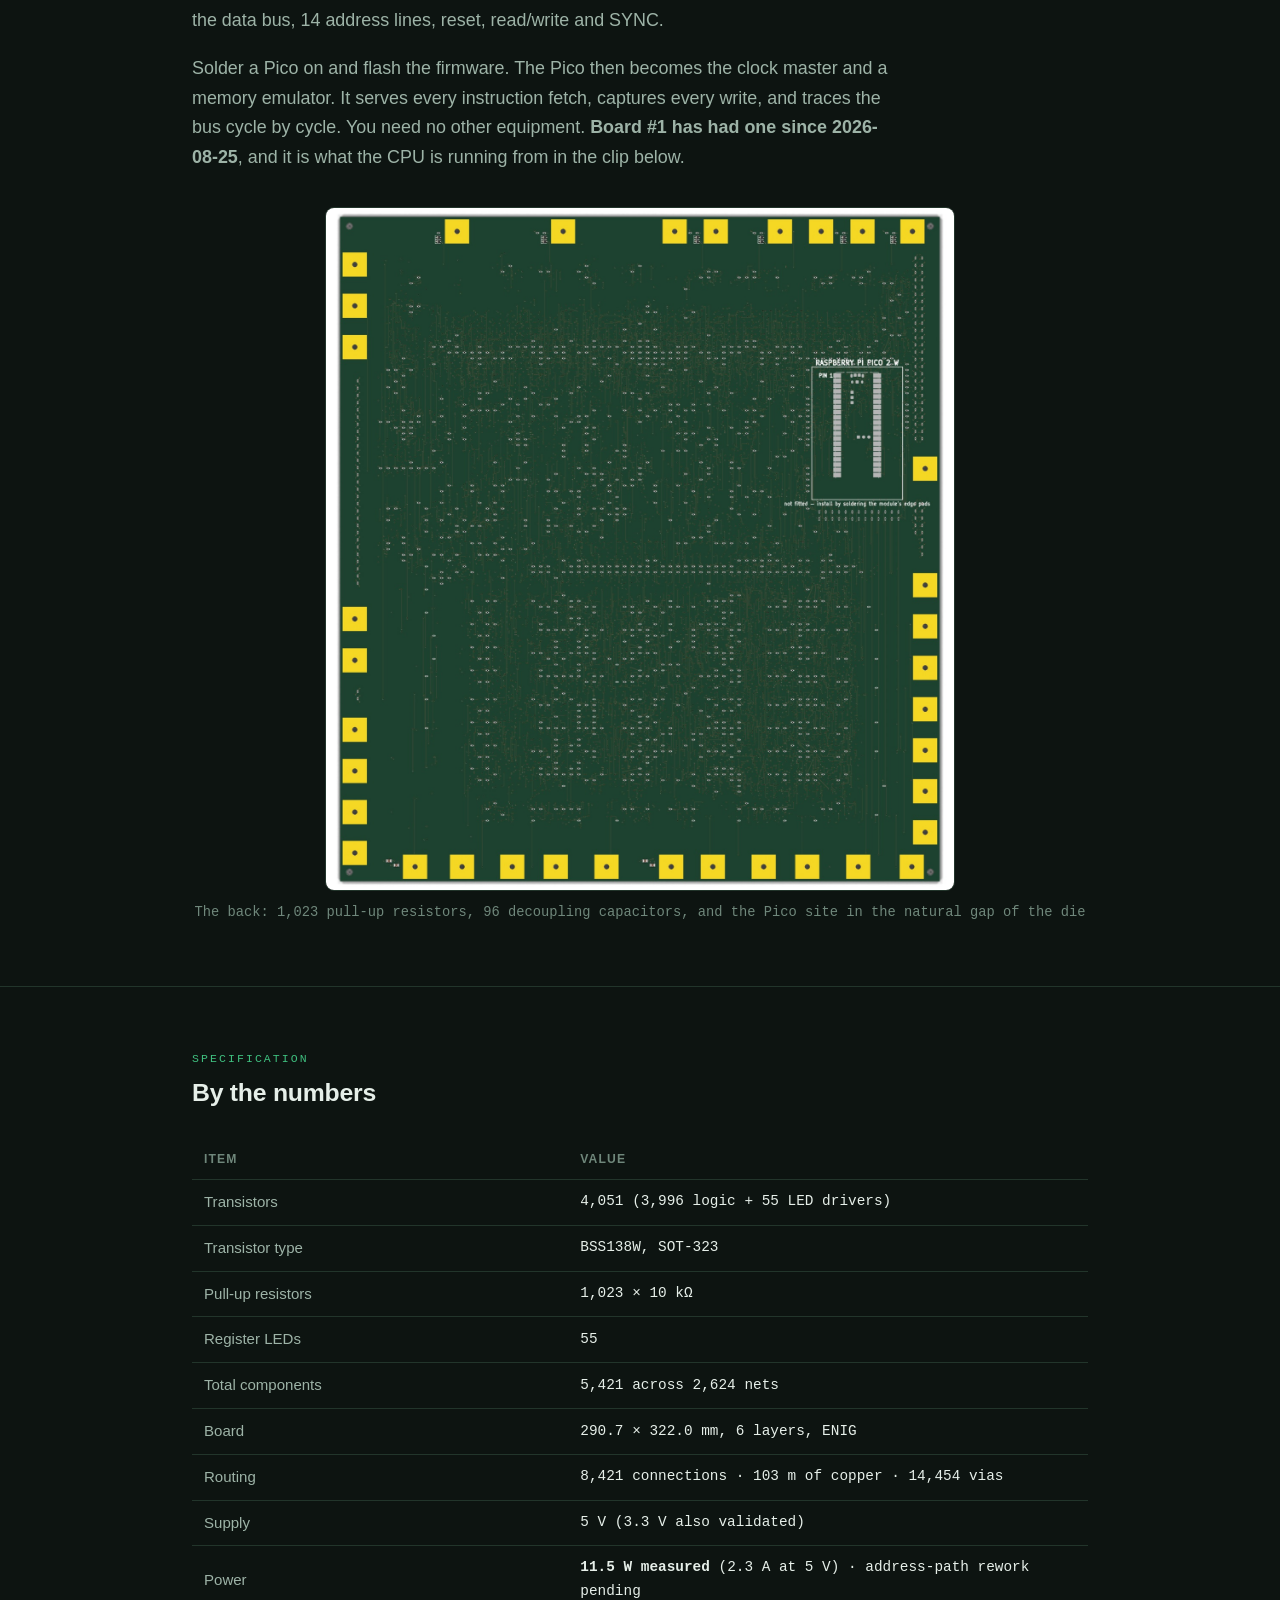
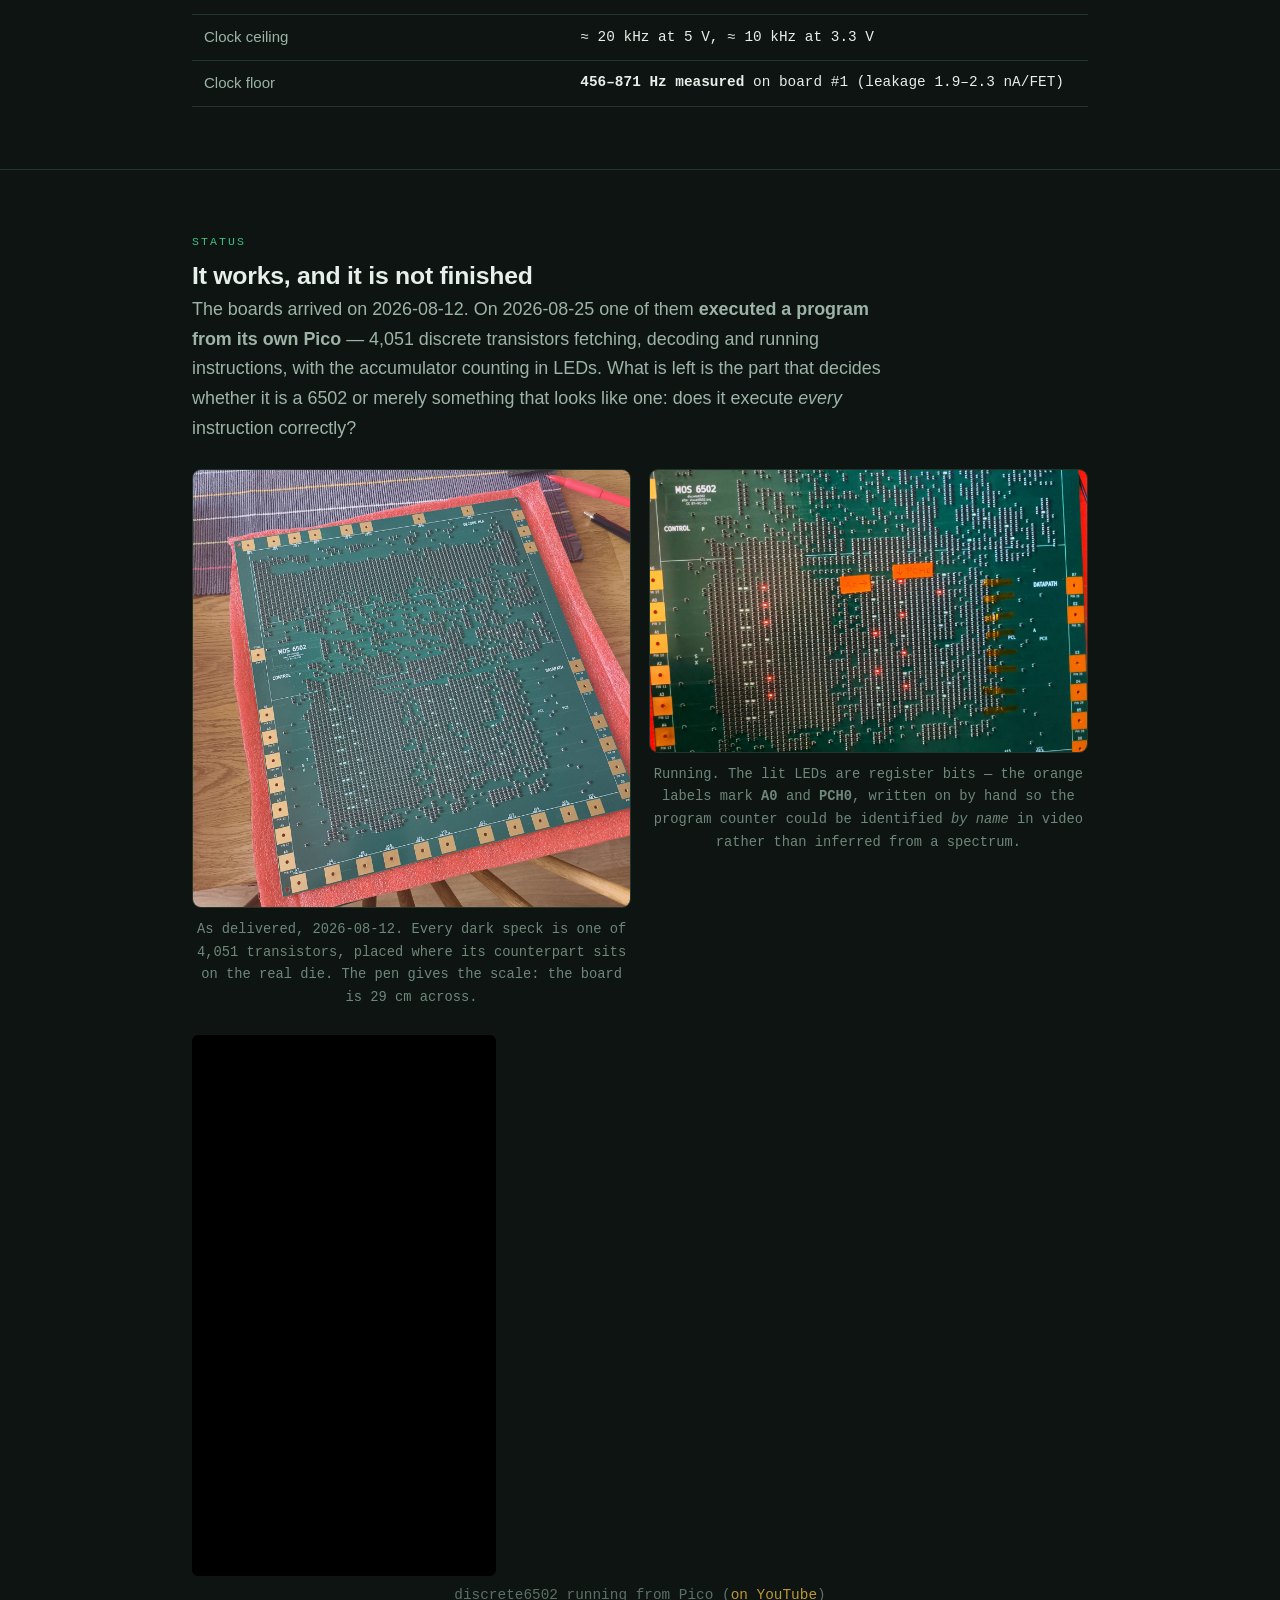
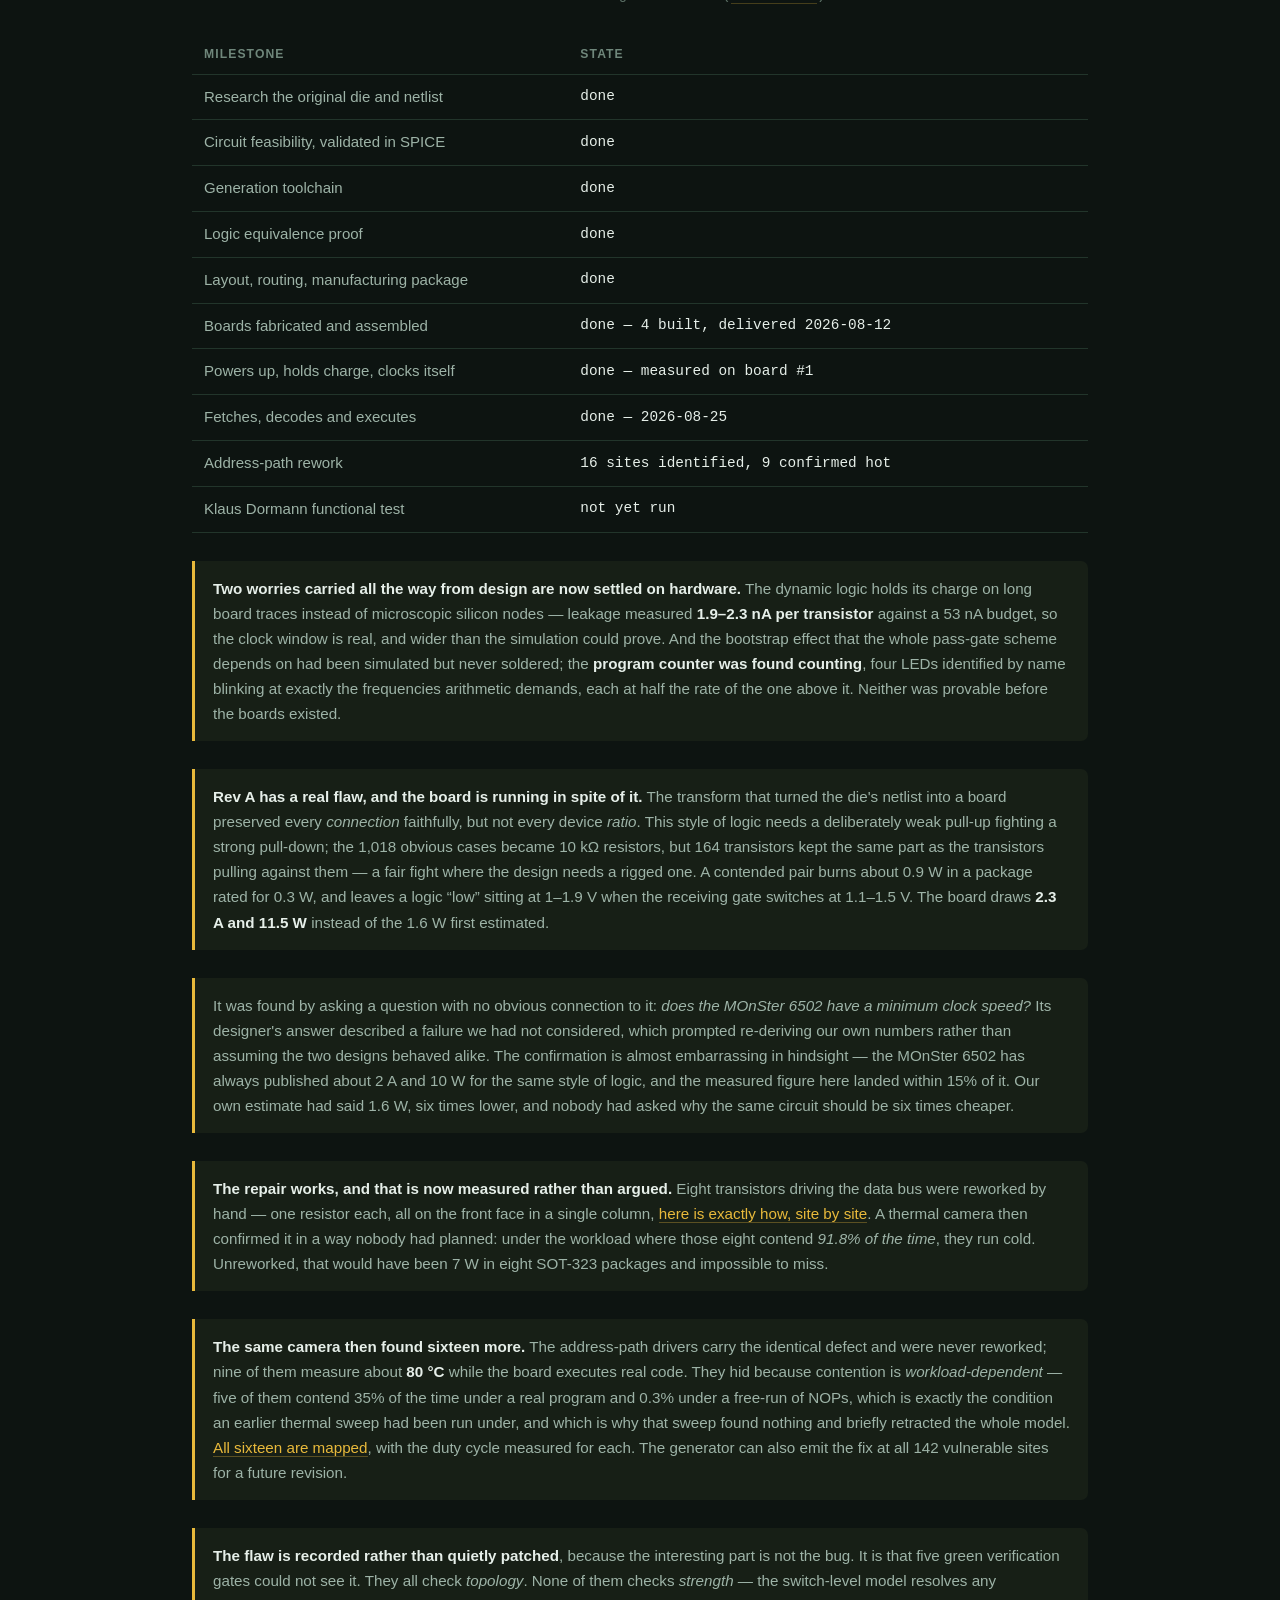
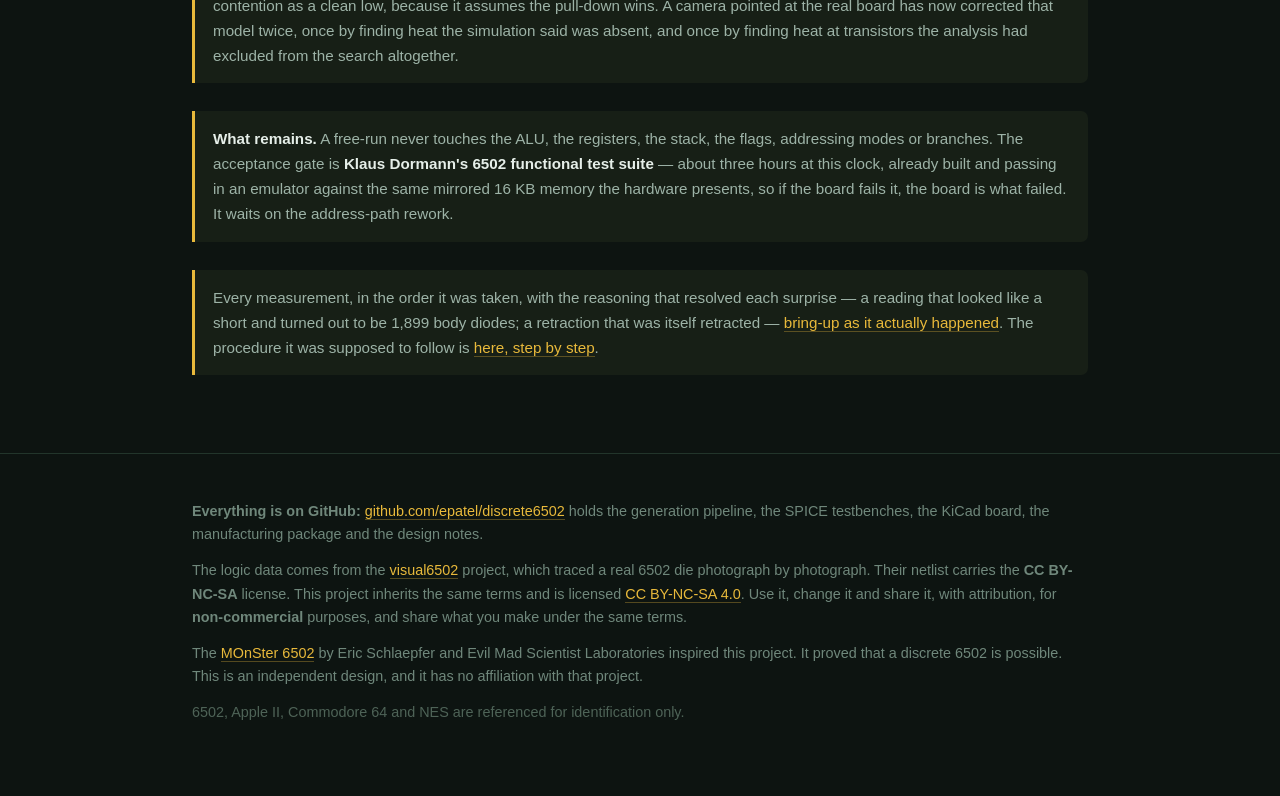
==== commit 571ba053: "A photograph of the board actually running, with its LEDs lit The delivered-board photo proves the o" ====
--- a/docs/index.html
+++ b/docs/index.html
@@ -215,6 +215,9 @@
     section{padding:48px 0}
     .hero{padding:56px 0 46px}
   }
+  .pair { display: grid; grid-template-columns: 1fr 1fr; gap: 1.1rem; margin: 1.6rem 0 0; }
+  .pair figure { margin: 0; }
+  @media (max-width: 46rem) { .pair { grid-template-columns: 1fr; } }
   .vid { margin: 1.6rem 0 0; }
   .vid .frame { position: relative; width: 100%; max-width: 19rem; aspect-ratio: 9 / 16;
                border-radius: 6px; overflow: hidden; background: #000; }
@@ -517,17 +520,27 @@
       or merely something that looks like one: does it execute <em>every</em> instruction correctly?
     </p>
 
-    <figure>
-      <img src="img/bringup-front.jpg" loading="lazy"
-           alt="The assembled discrete6502 board on pink antistatic foam on a wooden table, a pen
-                and pencil beside it for scale. Thousands of tiny black surface-mount transistors
-                cover the green board in the pattern of the 6502 die, with gold bond pads around
-                the edge labelled A0-A15, D0-D7, SYNC, R/W.">
-      <figcaption>Board&nbsp;#1 on the day it arrived, 2026-08-12. Every dark speck is a
-      transistor; there are 4,051 of them, placed where the corresponding transistor sits on the
-      real 6502 die. The gold squares are the bond pads &mdash; big enough for a crocodile clip,
-      positioned where the die is wire-bonded.</figcaption>
-    </figure>
+    <div class="pair">
+      <figure>
+        <img src="img/bringup-front.jpg" loading="lazy"
+             alt="The assembled discrete6502 board on pink antistatic foam on a wooden table, a pen
+                  and pencil beside it for scale. Thousands of tiny black surface-mount transistors
+                  cover the green board in the pattern of the 6502 die, with gold bond pads around
+                  the edge.">
+        <figcaption>As delivered, 2026-08-12. Every dark speck is one of 4,051 transistors, placed
+        where its counterpart sits on the real die. The pen gives the scale: the board is
+        29&nbsp;cm across.</figcaption>
+      </figure>
+      <figure>
+        <img src="img/running-leds.jpg" loading="lazy"
+             alt="Close-up of the powered board. Red LEDs are lit in a vertical column among the
+                  transistor array. Two hand-written orange sticky labels point at individual LEDs,
+                  marked A0 and PCH0.">
+        <figcaption>Running. The lit LEDs are register bits &mdash; the orange labels mark
+        <b>A0</b> and <b>PCH0</b>, written on by hand so the program counter could be identified
+        <em>by name</em> in video rather than inferred from a spectrum.</figcaption>
+      </figure>
+    </div>
 
     <figure class="vid">
       <div class="frame">
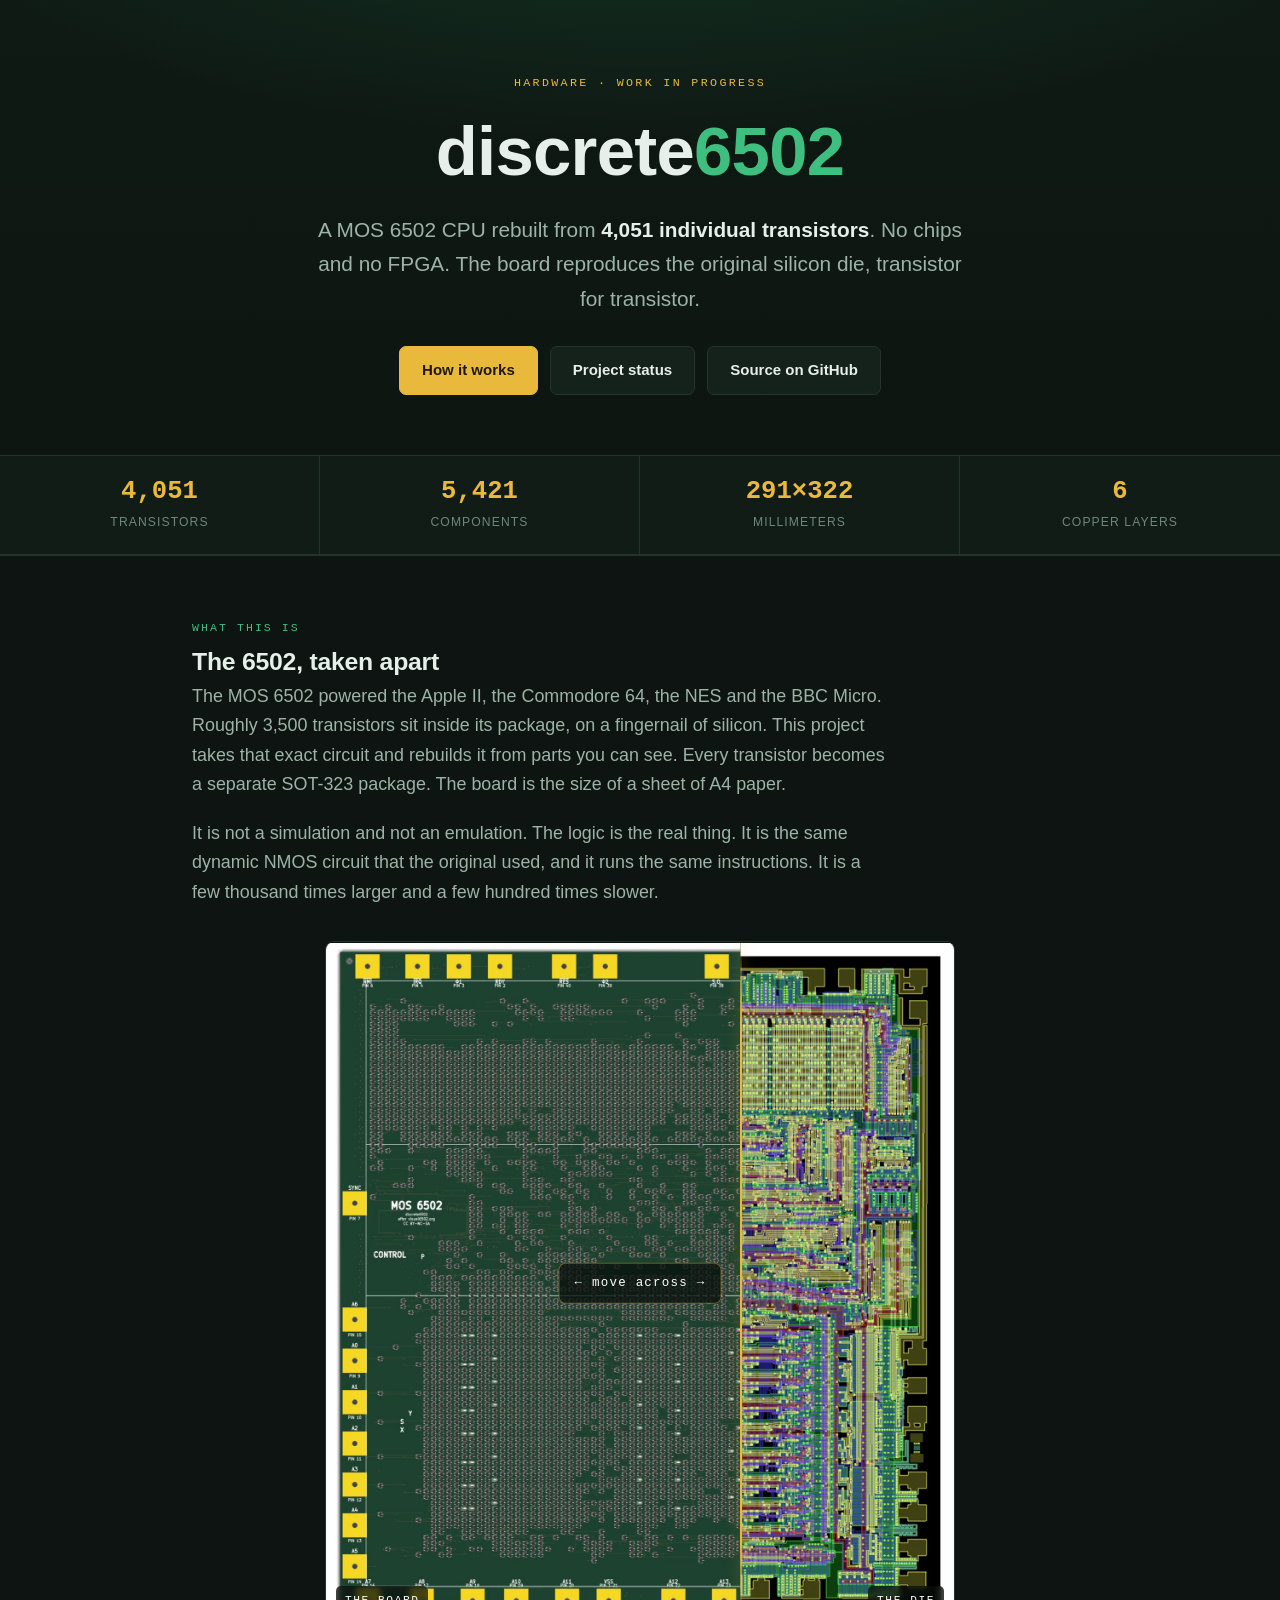
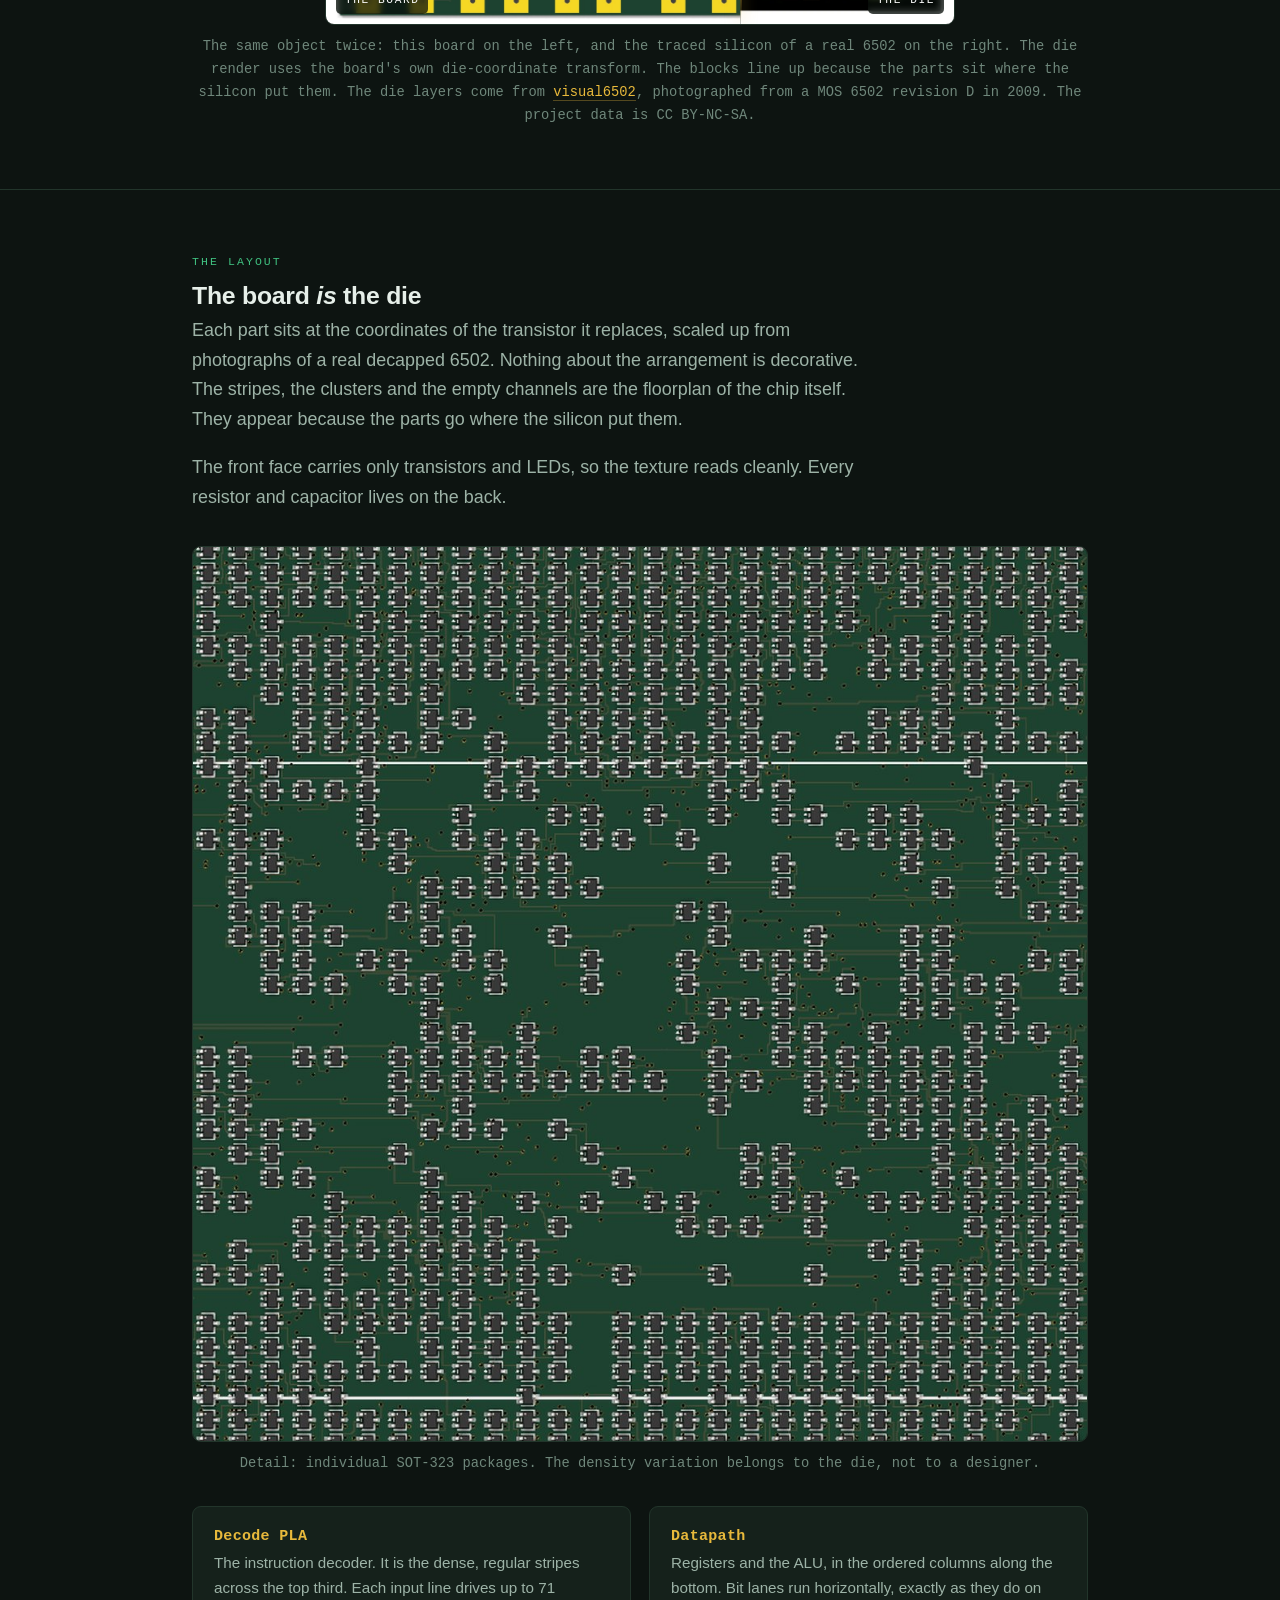
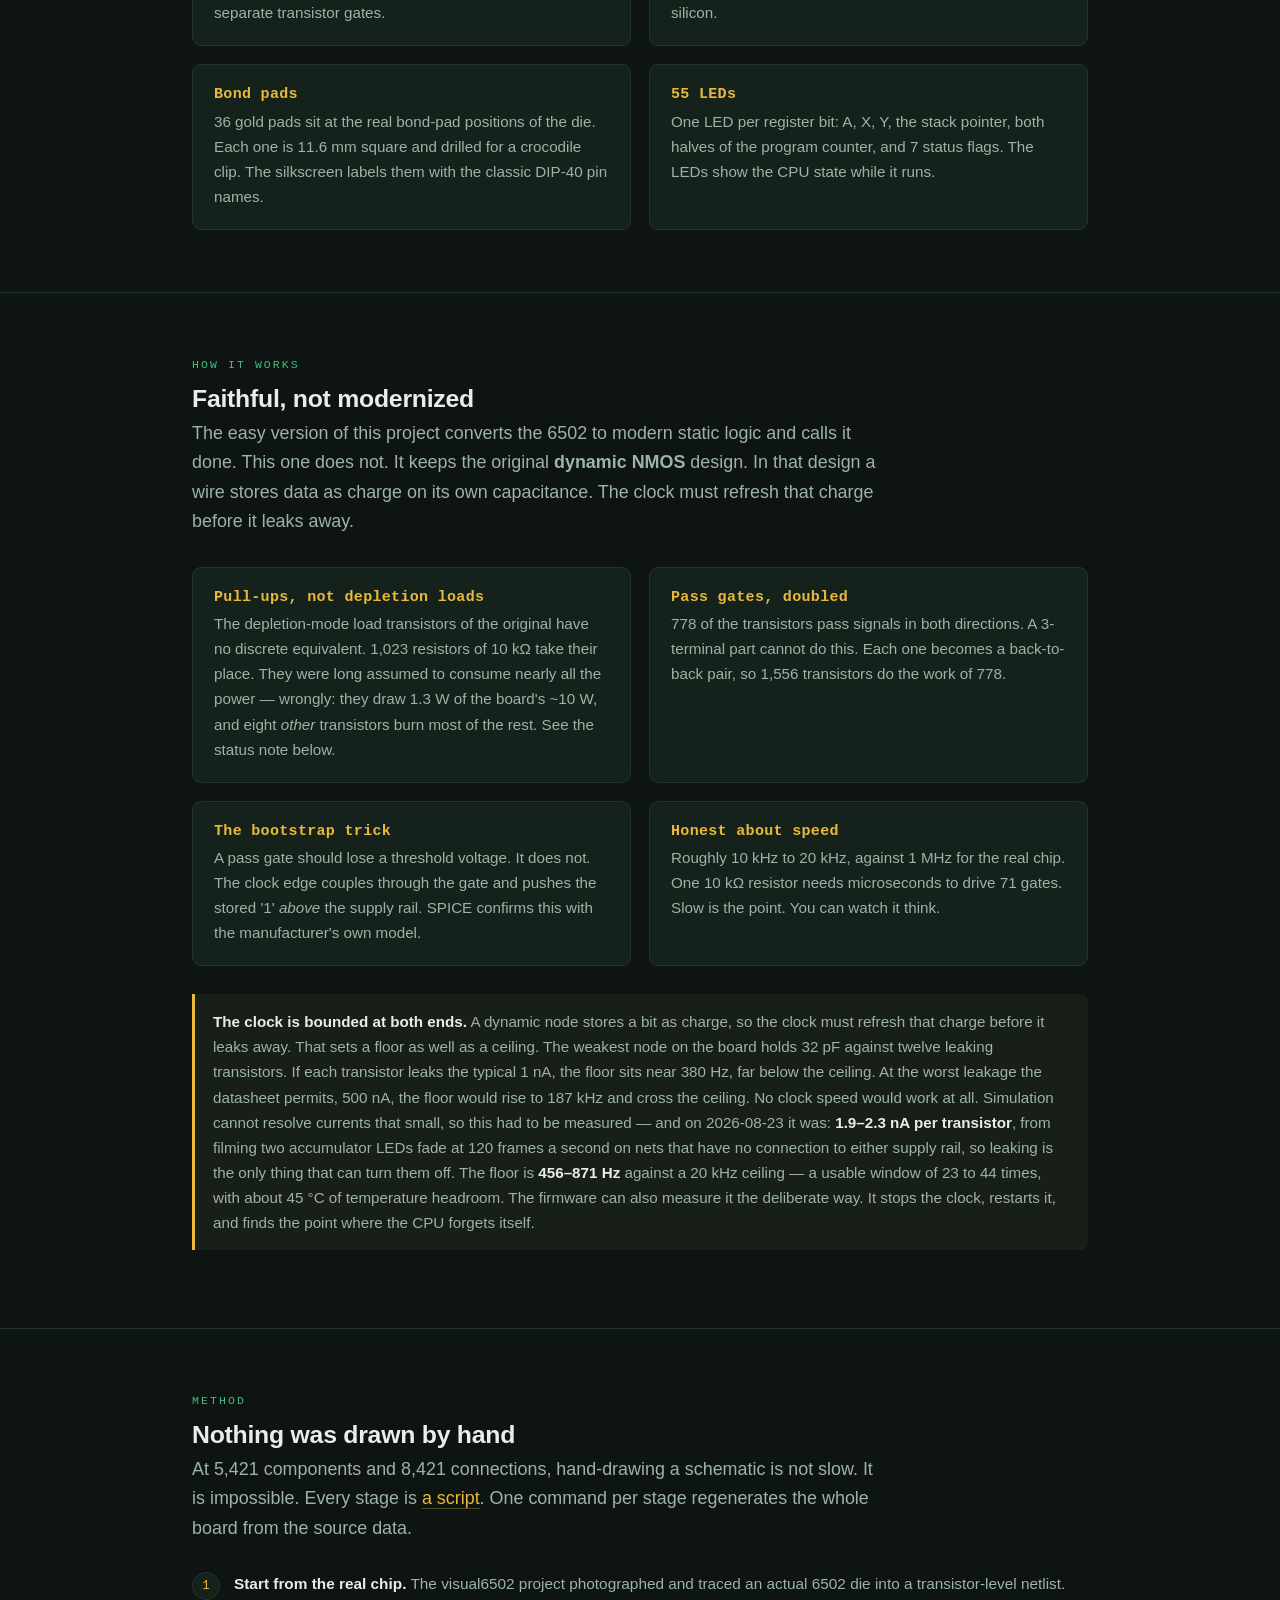
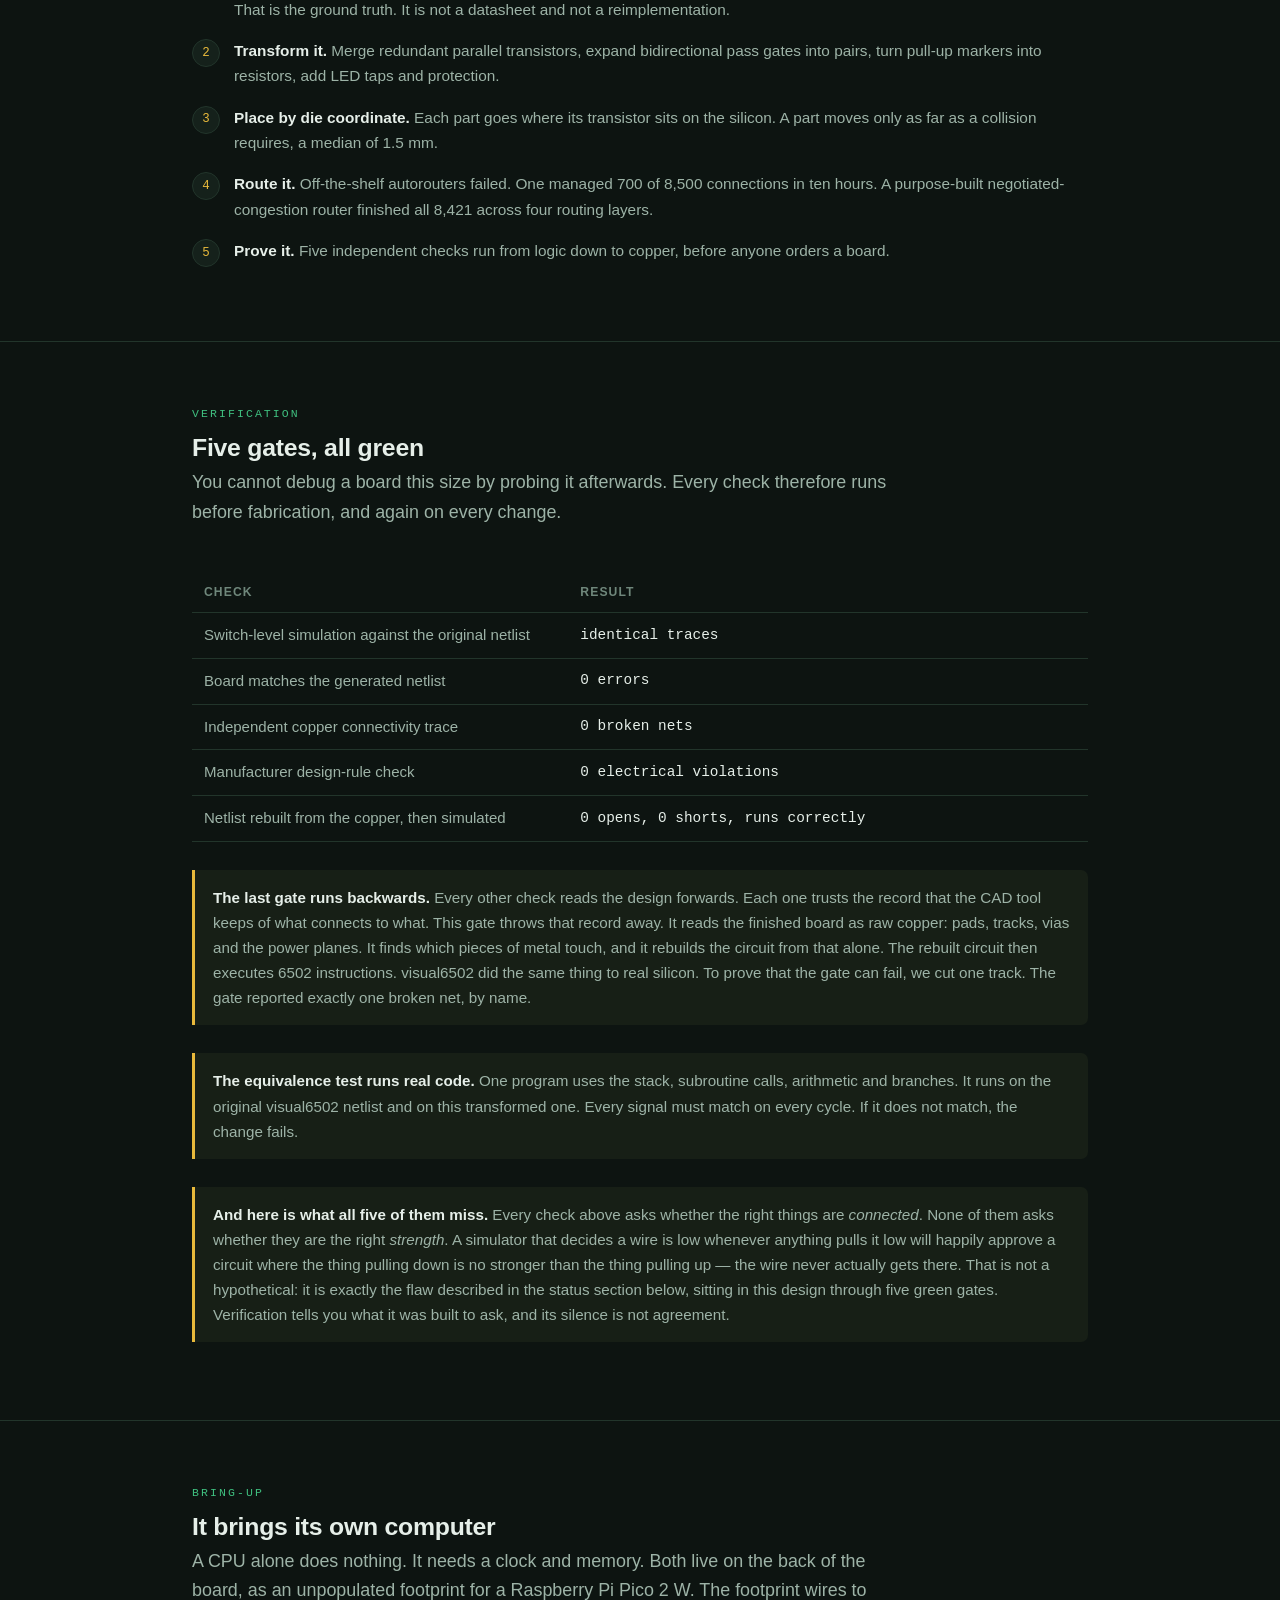
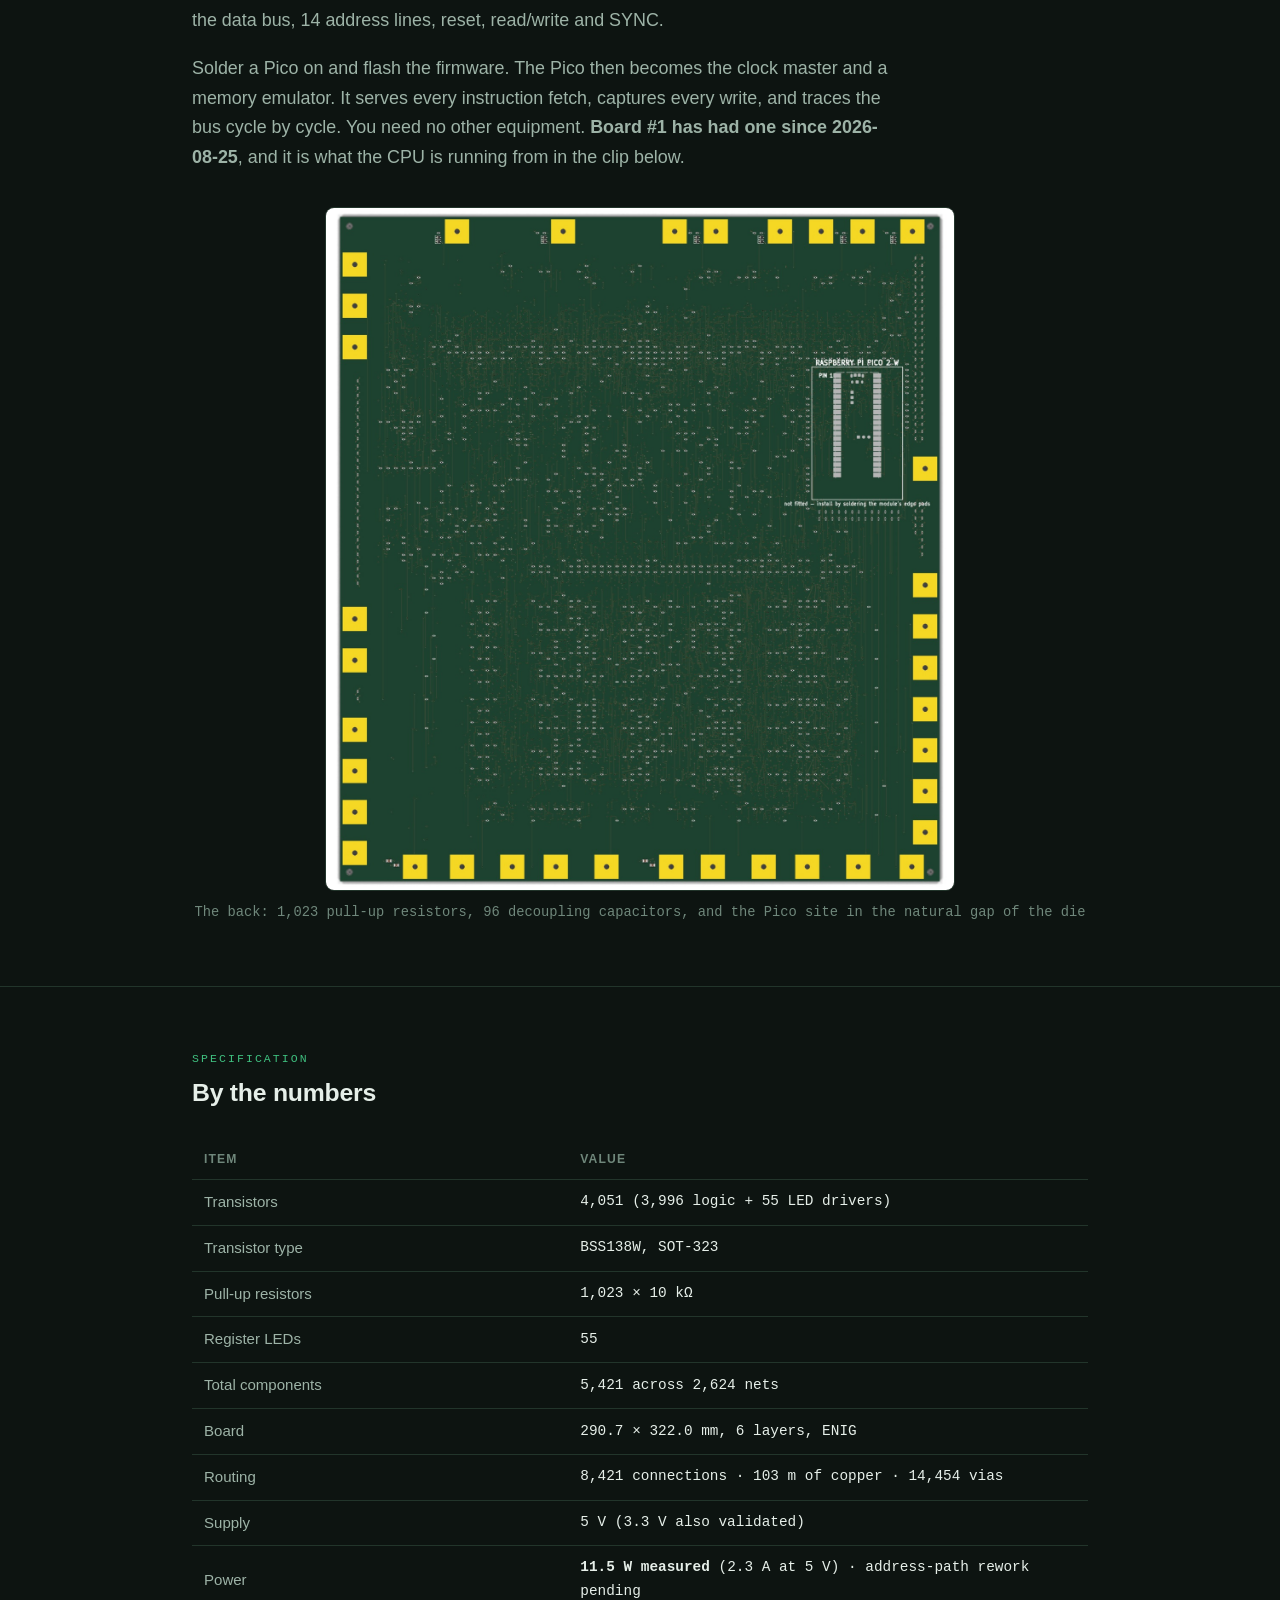
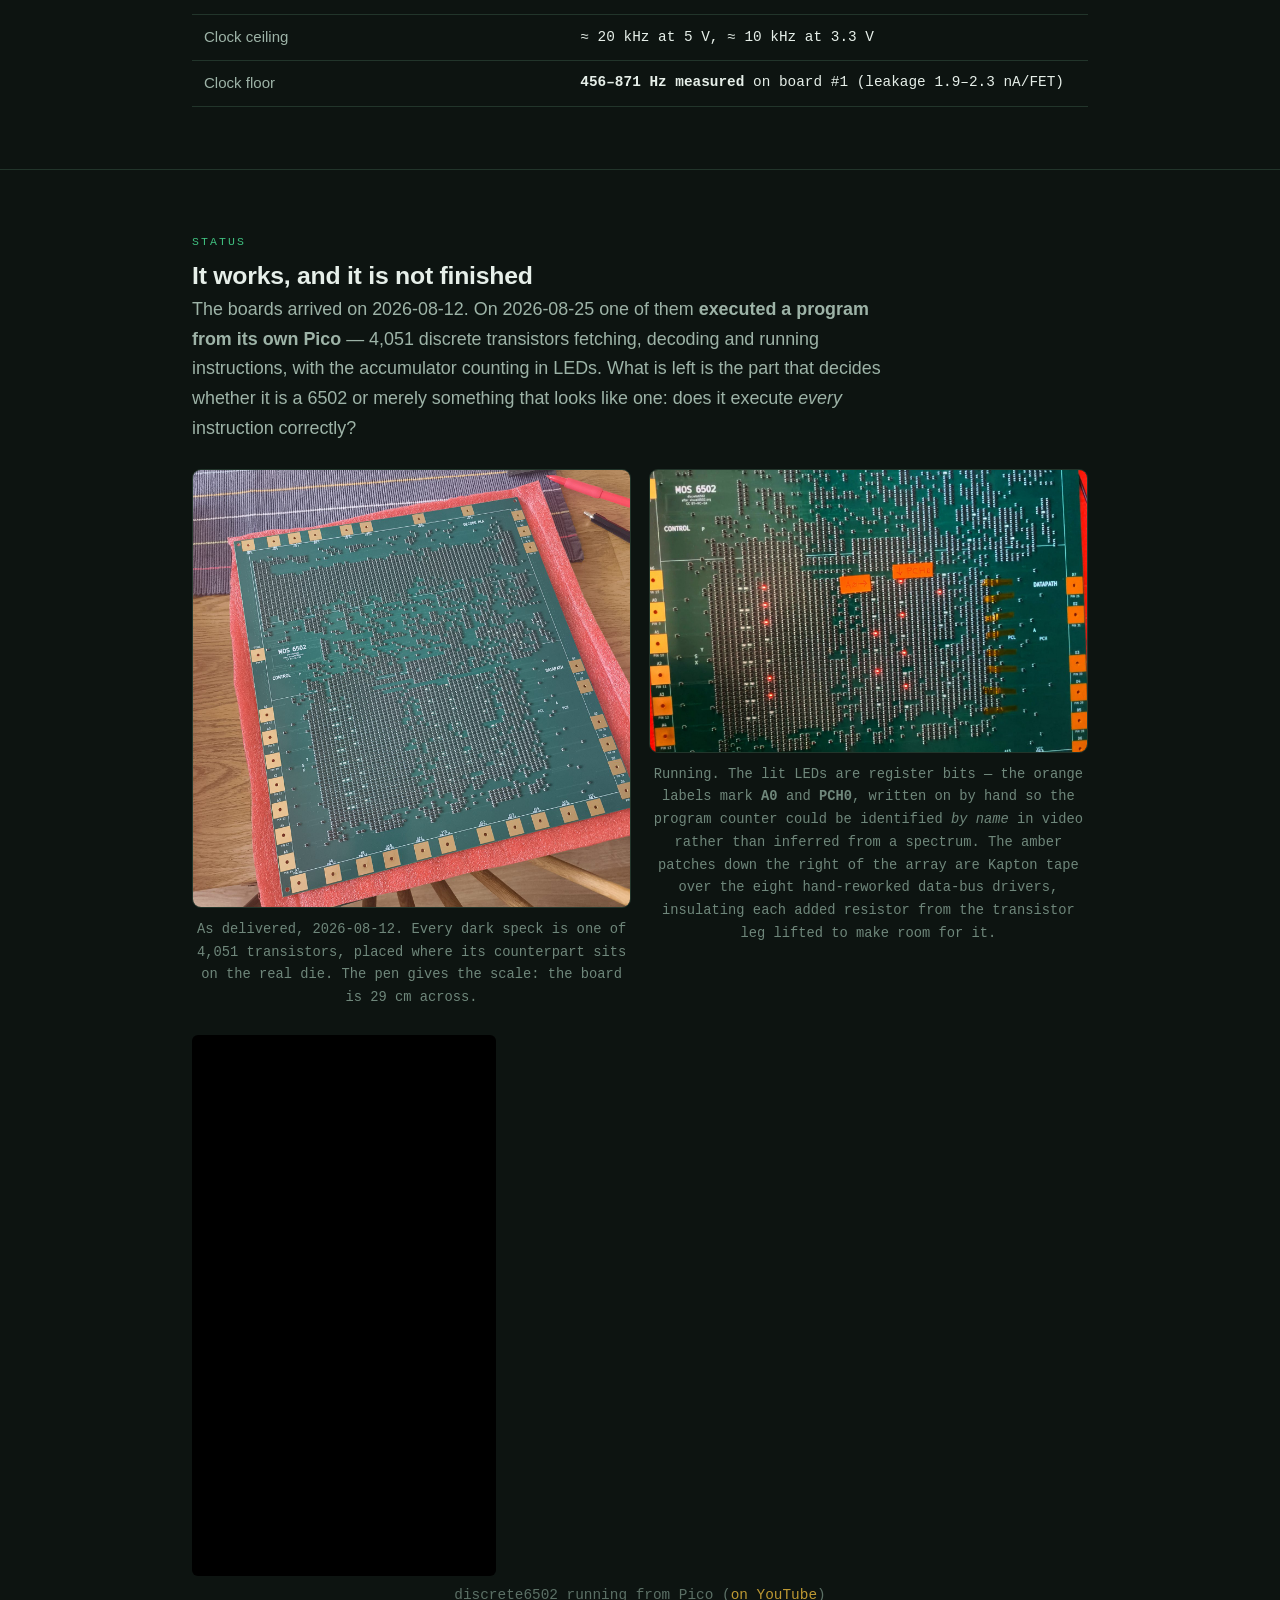
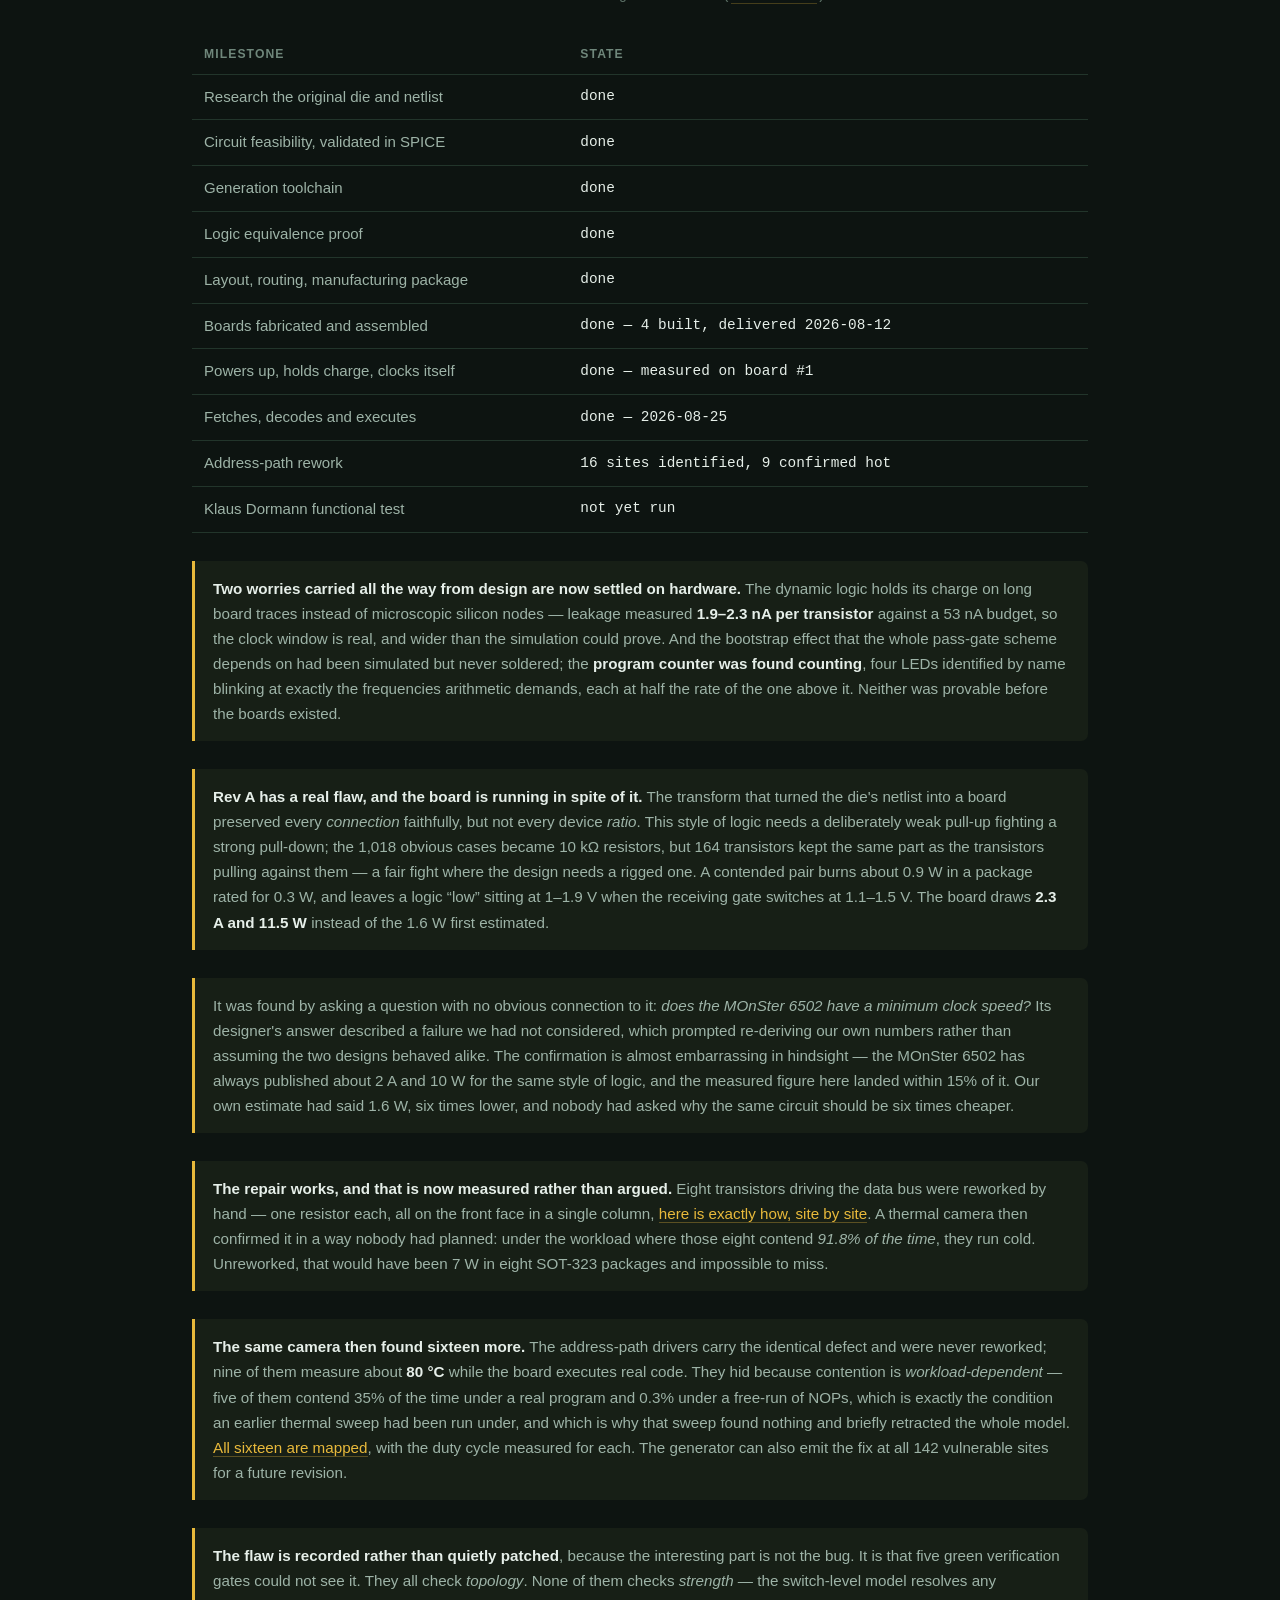
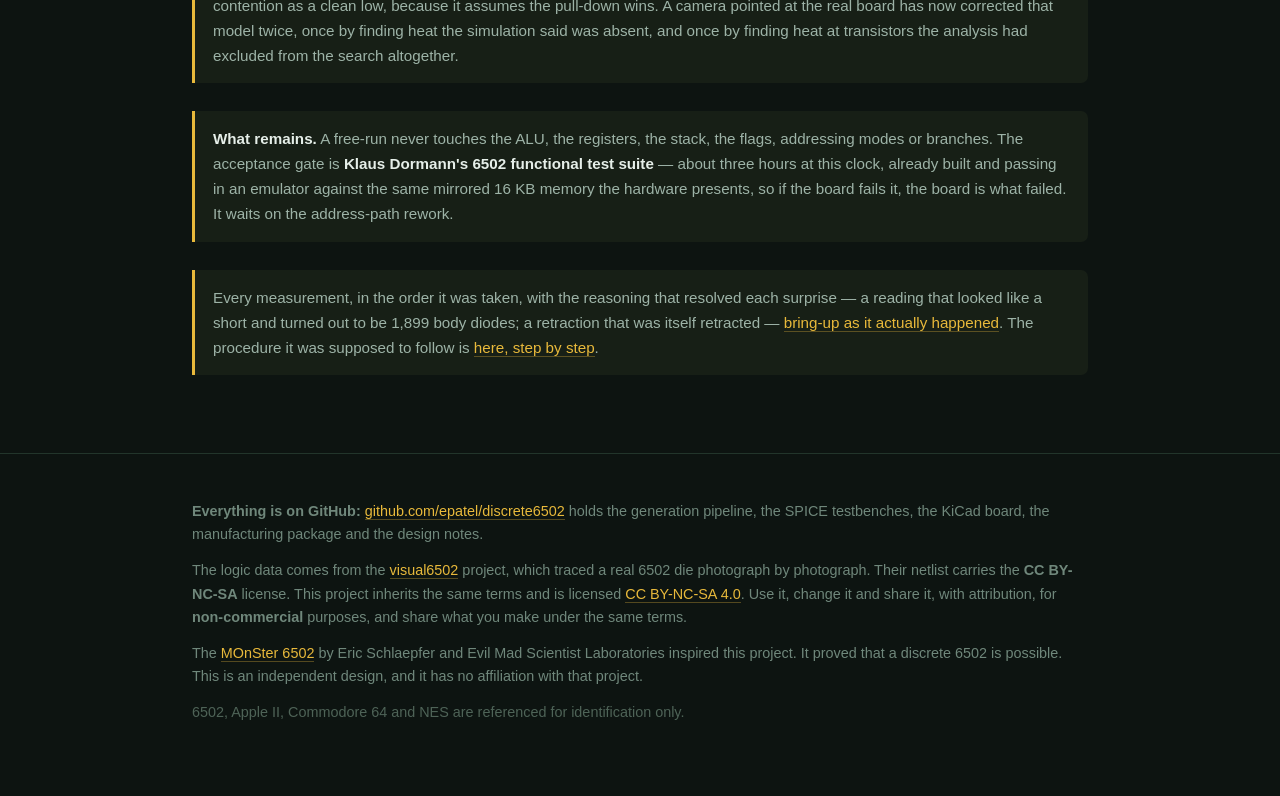
==== commit 1aed6dea: "Kapton in the rework procedure, and correct its whole-board check The amber patches in the photograp" ====
--- a/docs/index.html
+++ b/docs/index.html
@@ -535,10 +535,13 @@
         <img src="img/running-leds.jpg" loading="lazy"
              alt="Close-up of the powered board. Red LEDs are lit in a vertical column among the
                   transistor array. Two hand-written orange sticky labels point at individual LEDs,
-                  marked A0 and PCH0.">
+                  marked A0 and PCH0. A column of amber Kapton tape patches runs down the right of
+                  the array where eight transistors have been reworked by hand.">
         <figcaption>Running. The lit LEDs are register bits &mdash; the orange labels mark
         <b>A0</b> and <b>PCH0</b>, written on by hand so the program counter could be identified
-        <em>by name</em> in video rather than inferred from a spectrum.</figcaption>
+        <em>by name</em> in video rather than inferred from a spectrum. The amber patches down the
+        right of the array are Kapton tape over the eight hand-reworked data-bus drivers, insulating
+        each added resistor from the transistor leg lifted to make room for it.</figcaption>
       </figure>
     </div>
 
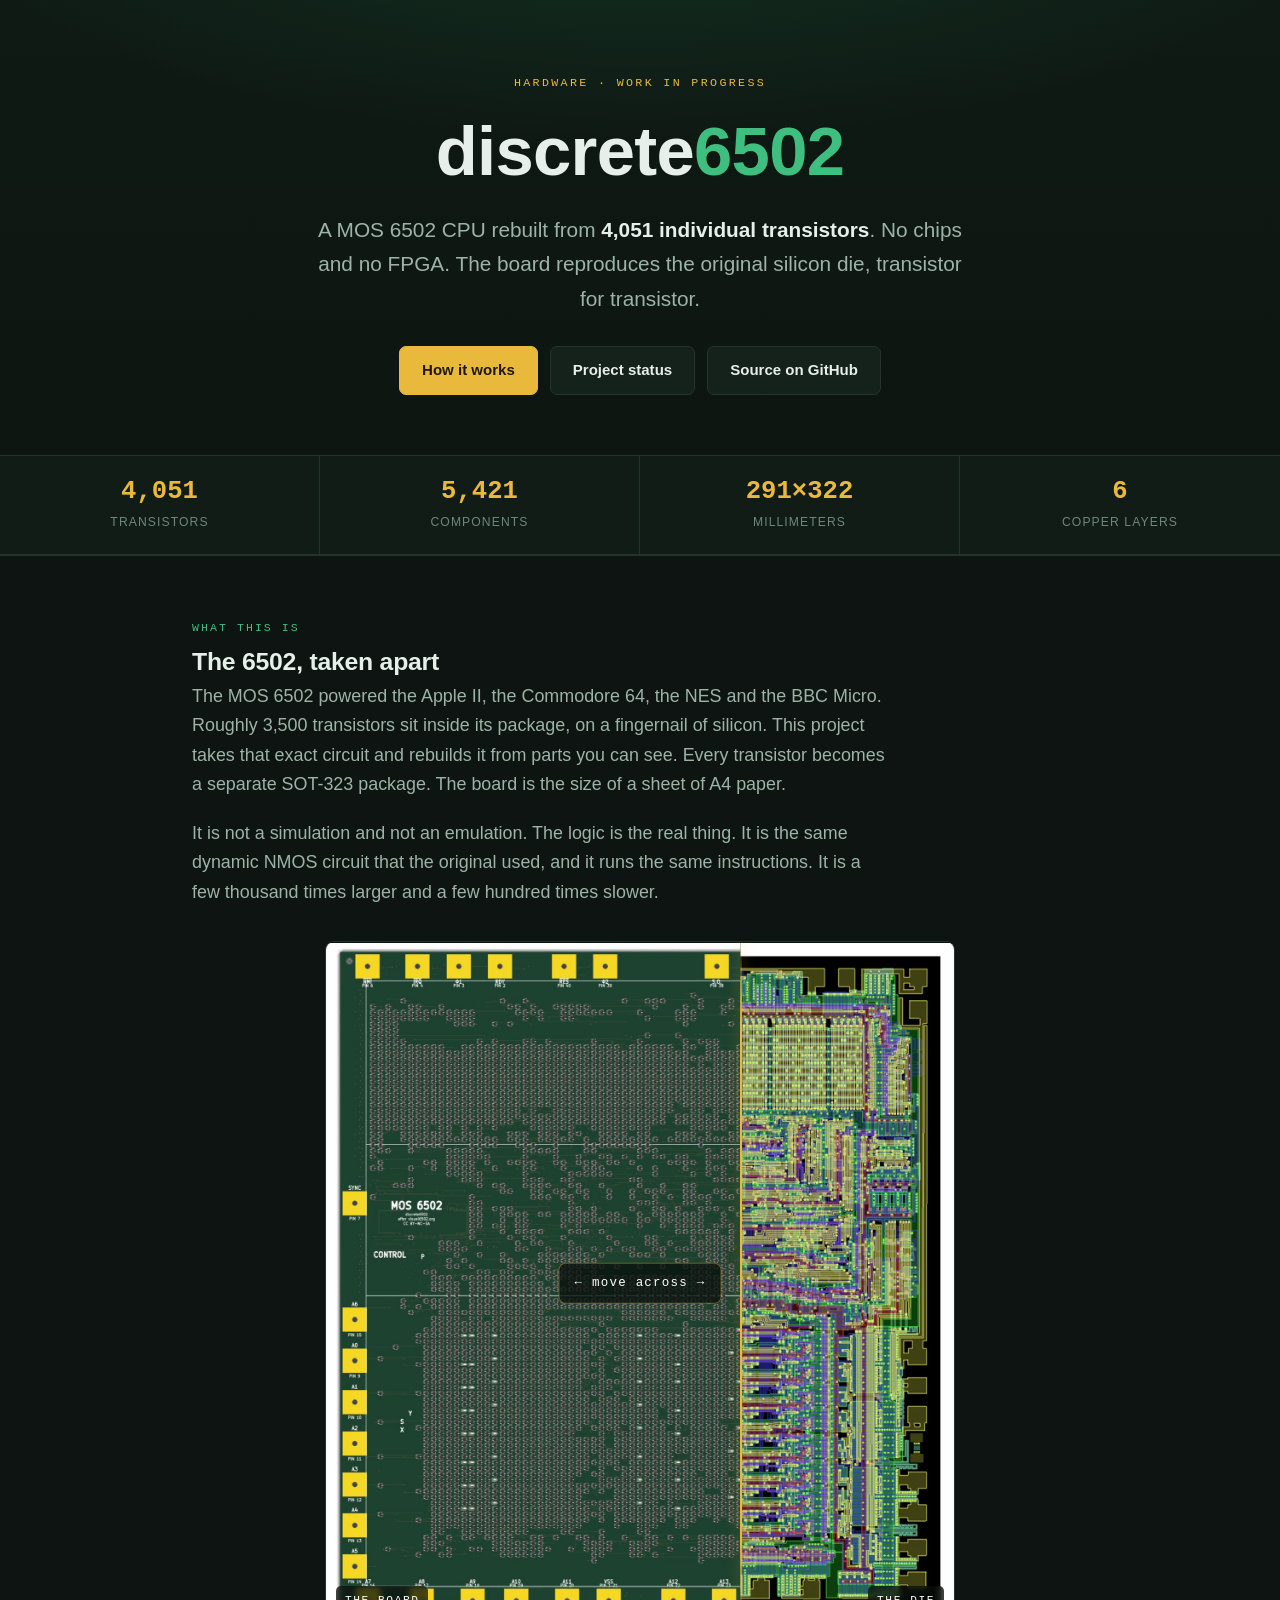
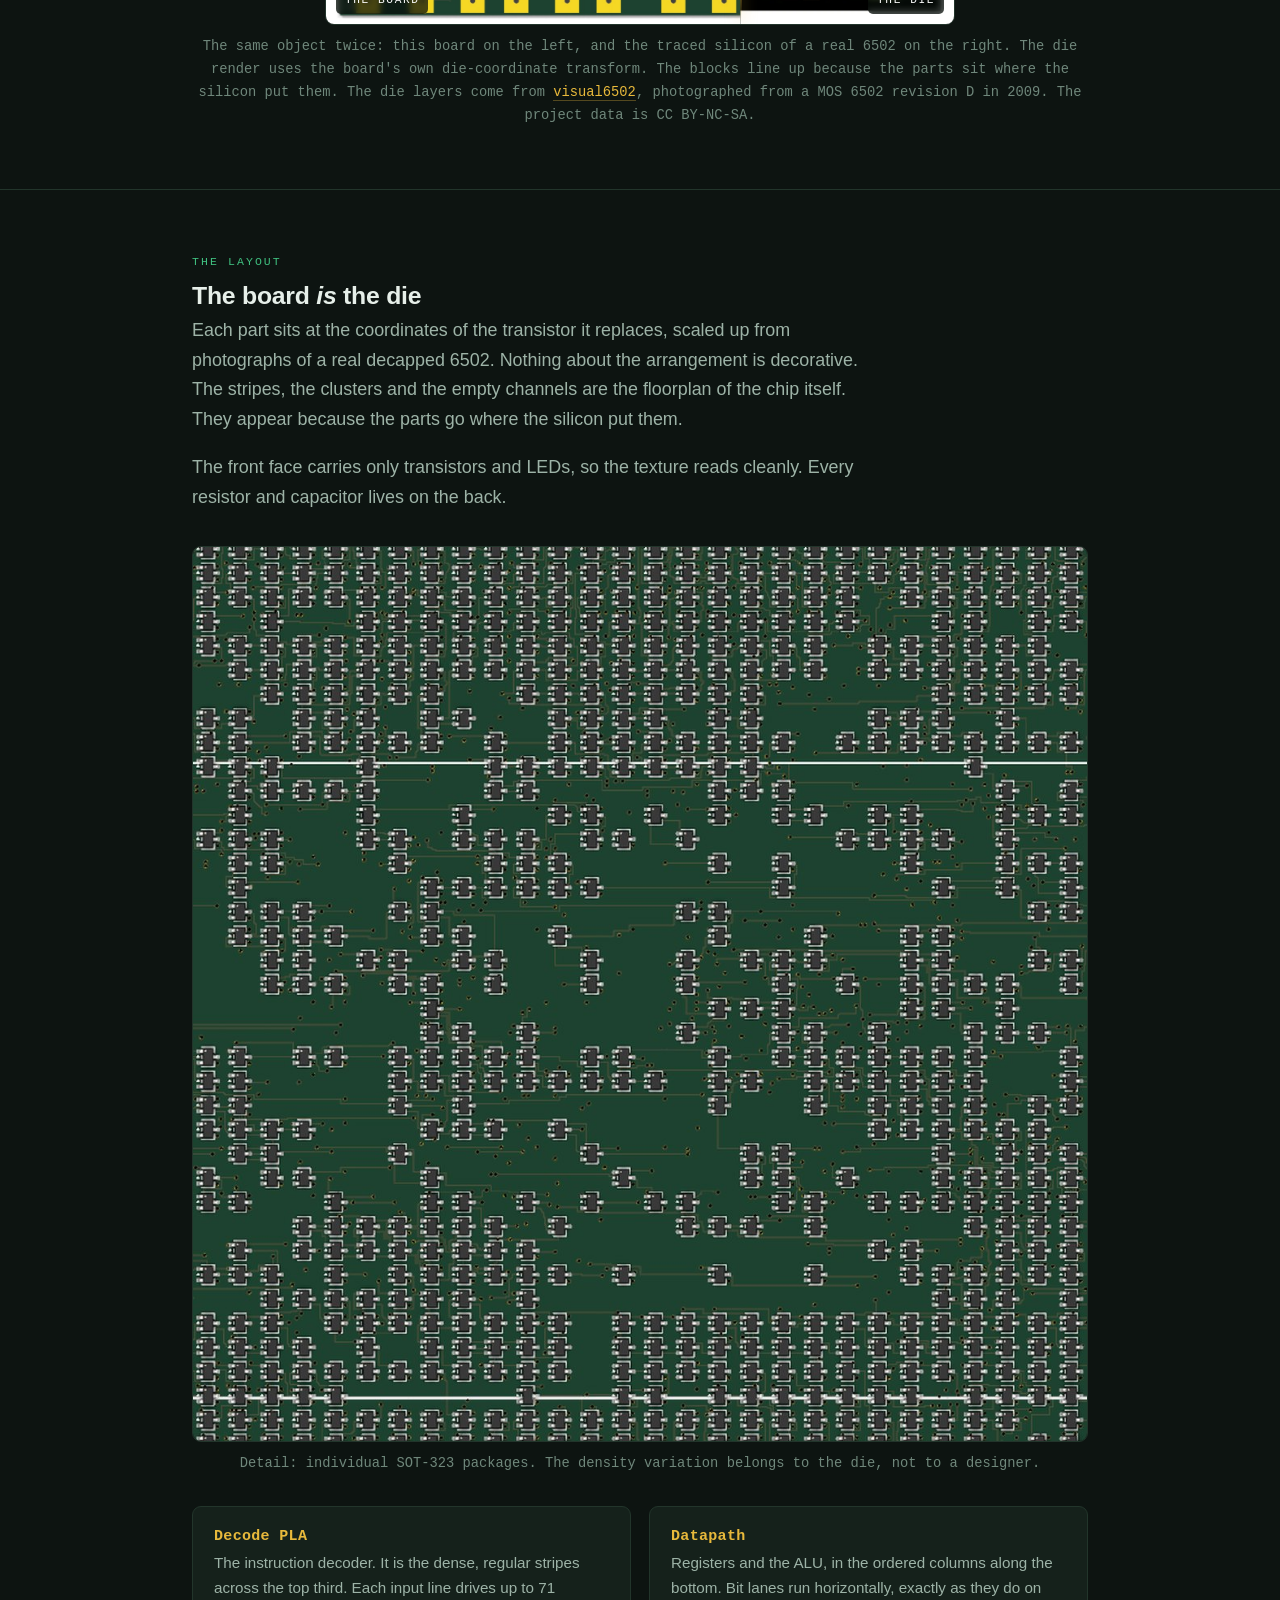
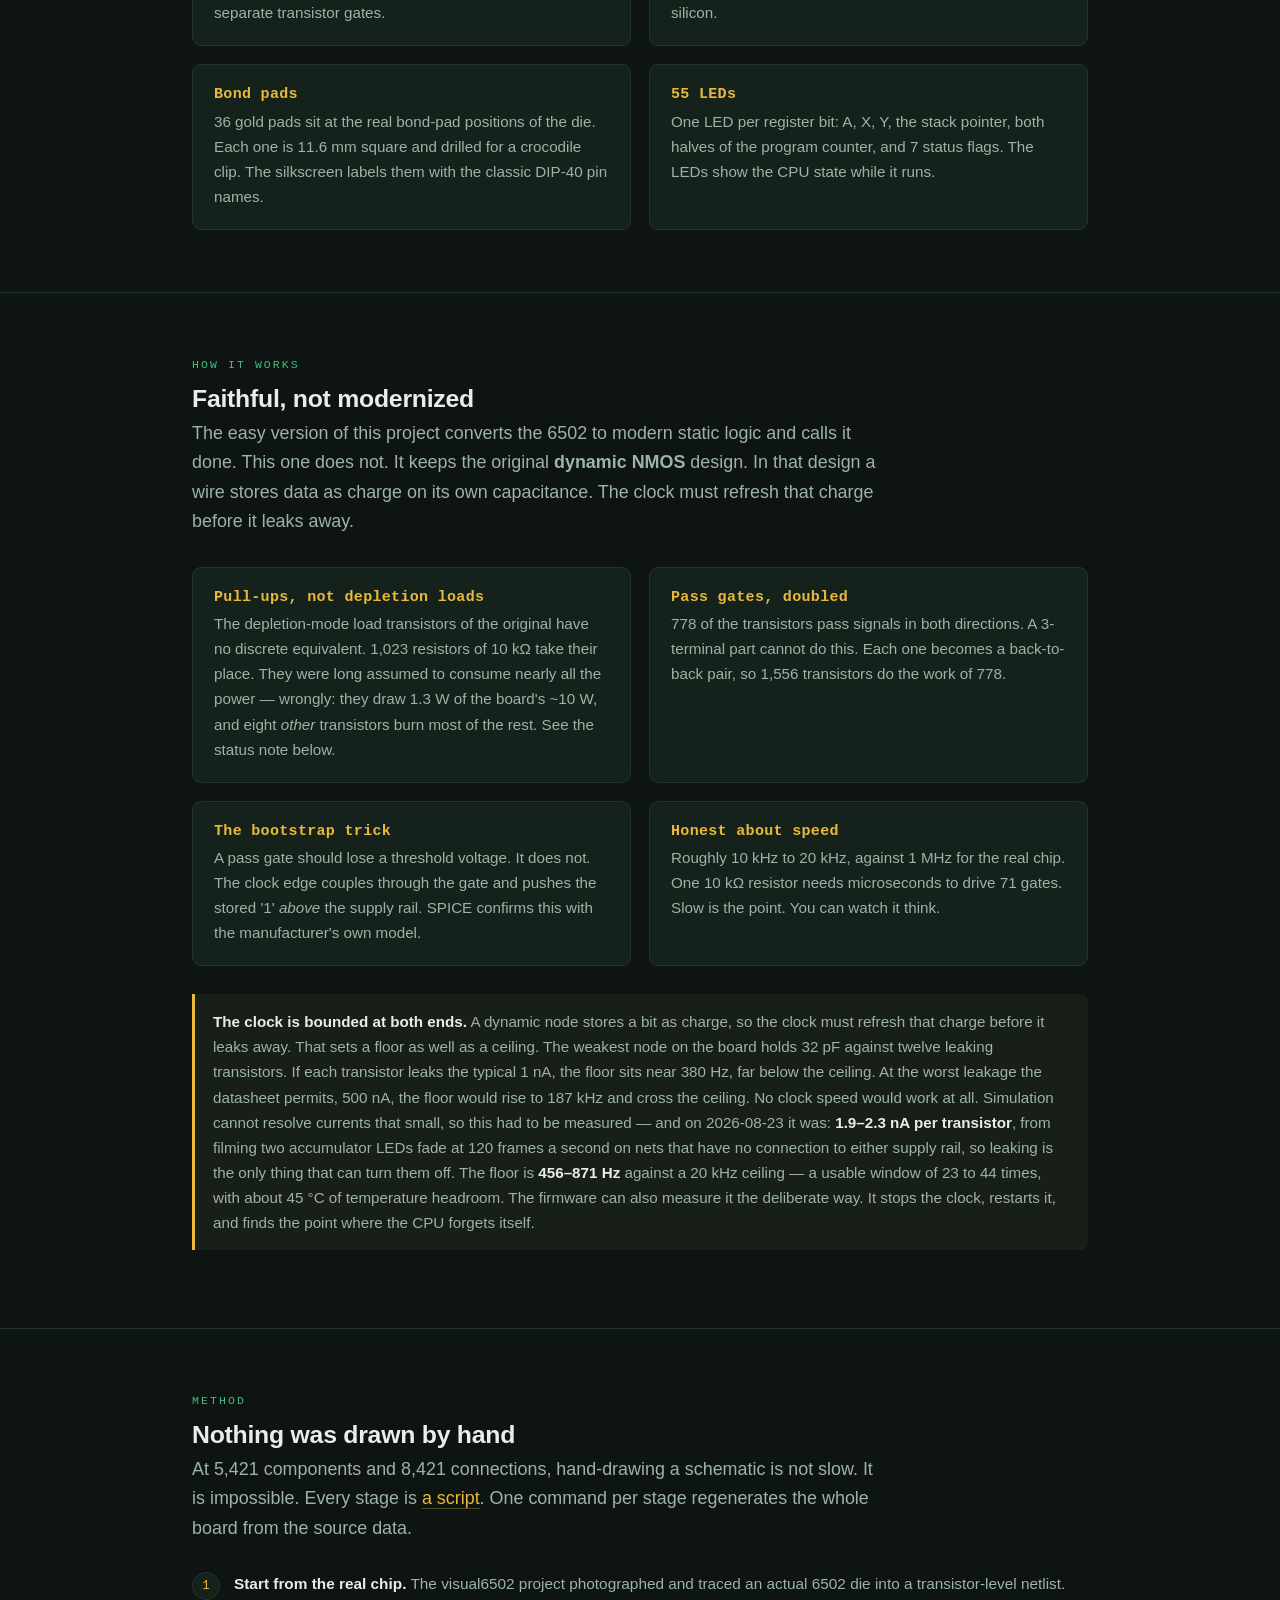
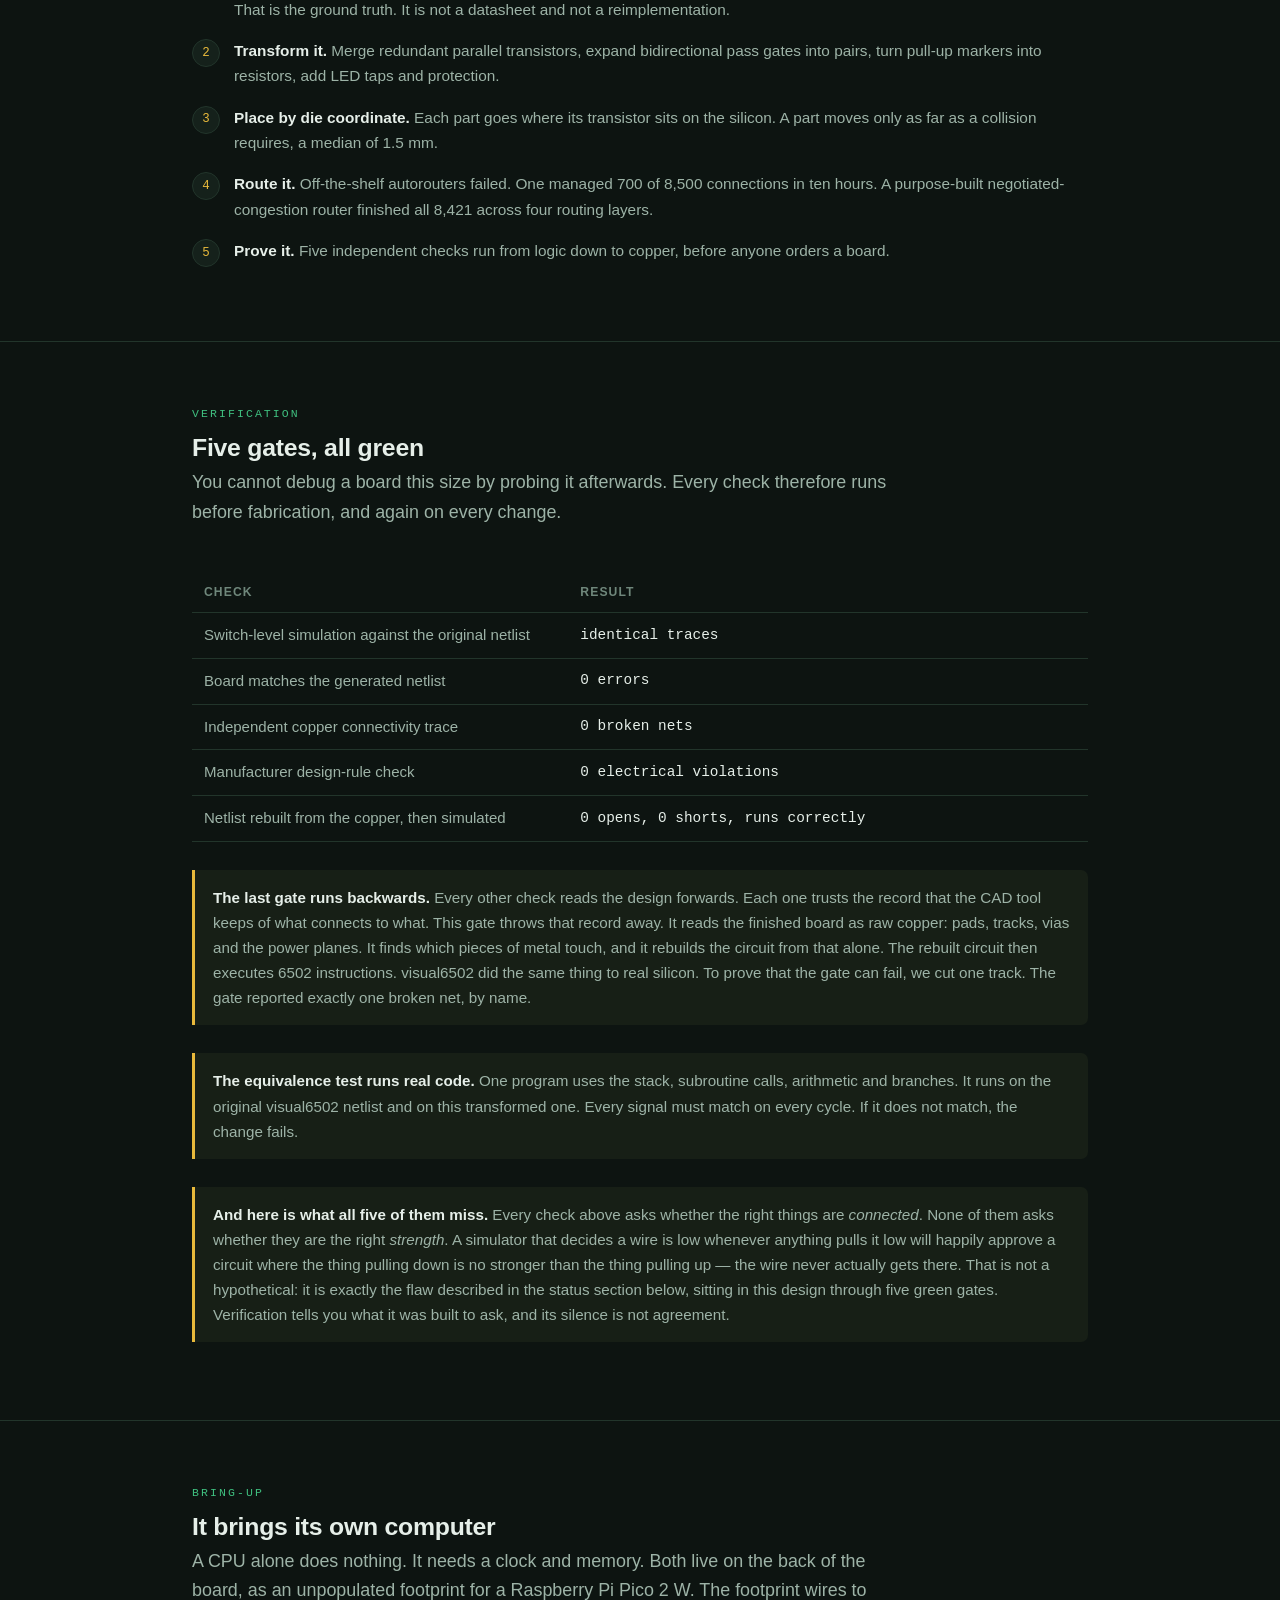
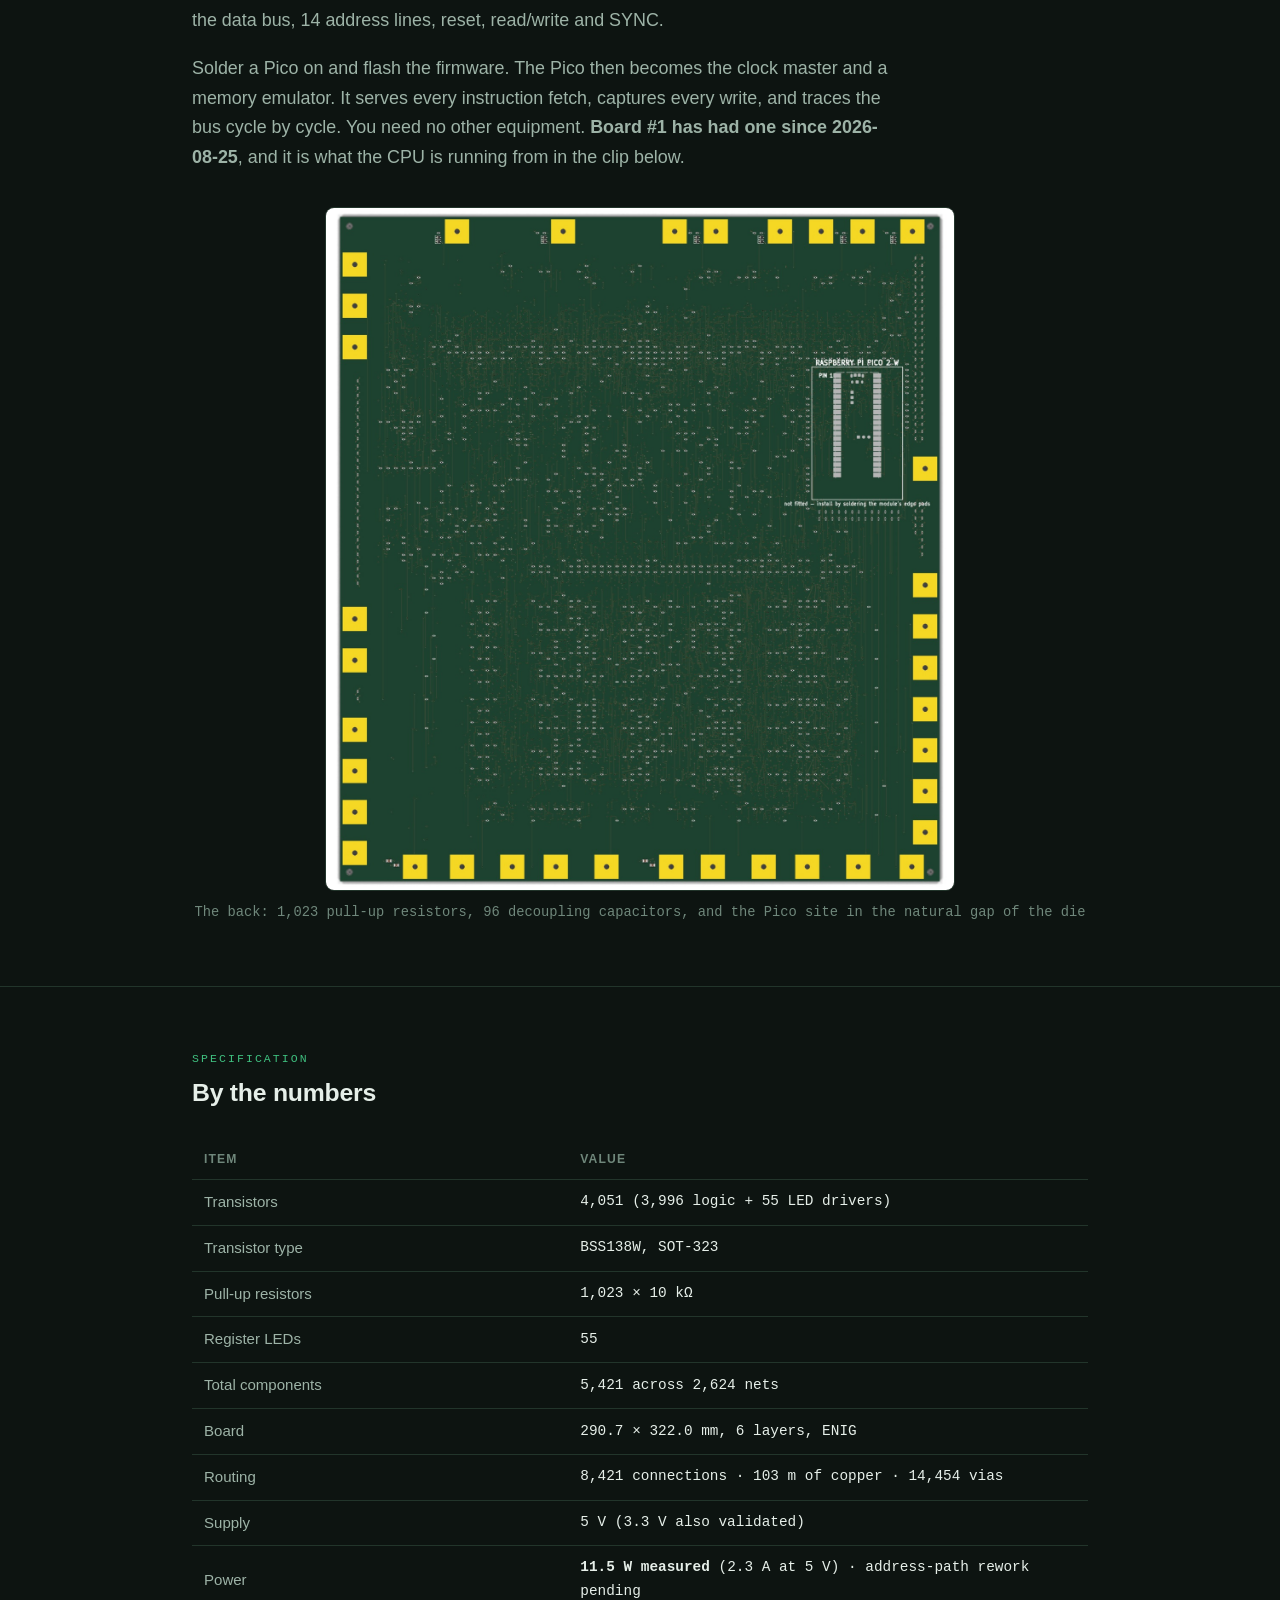
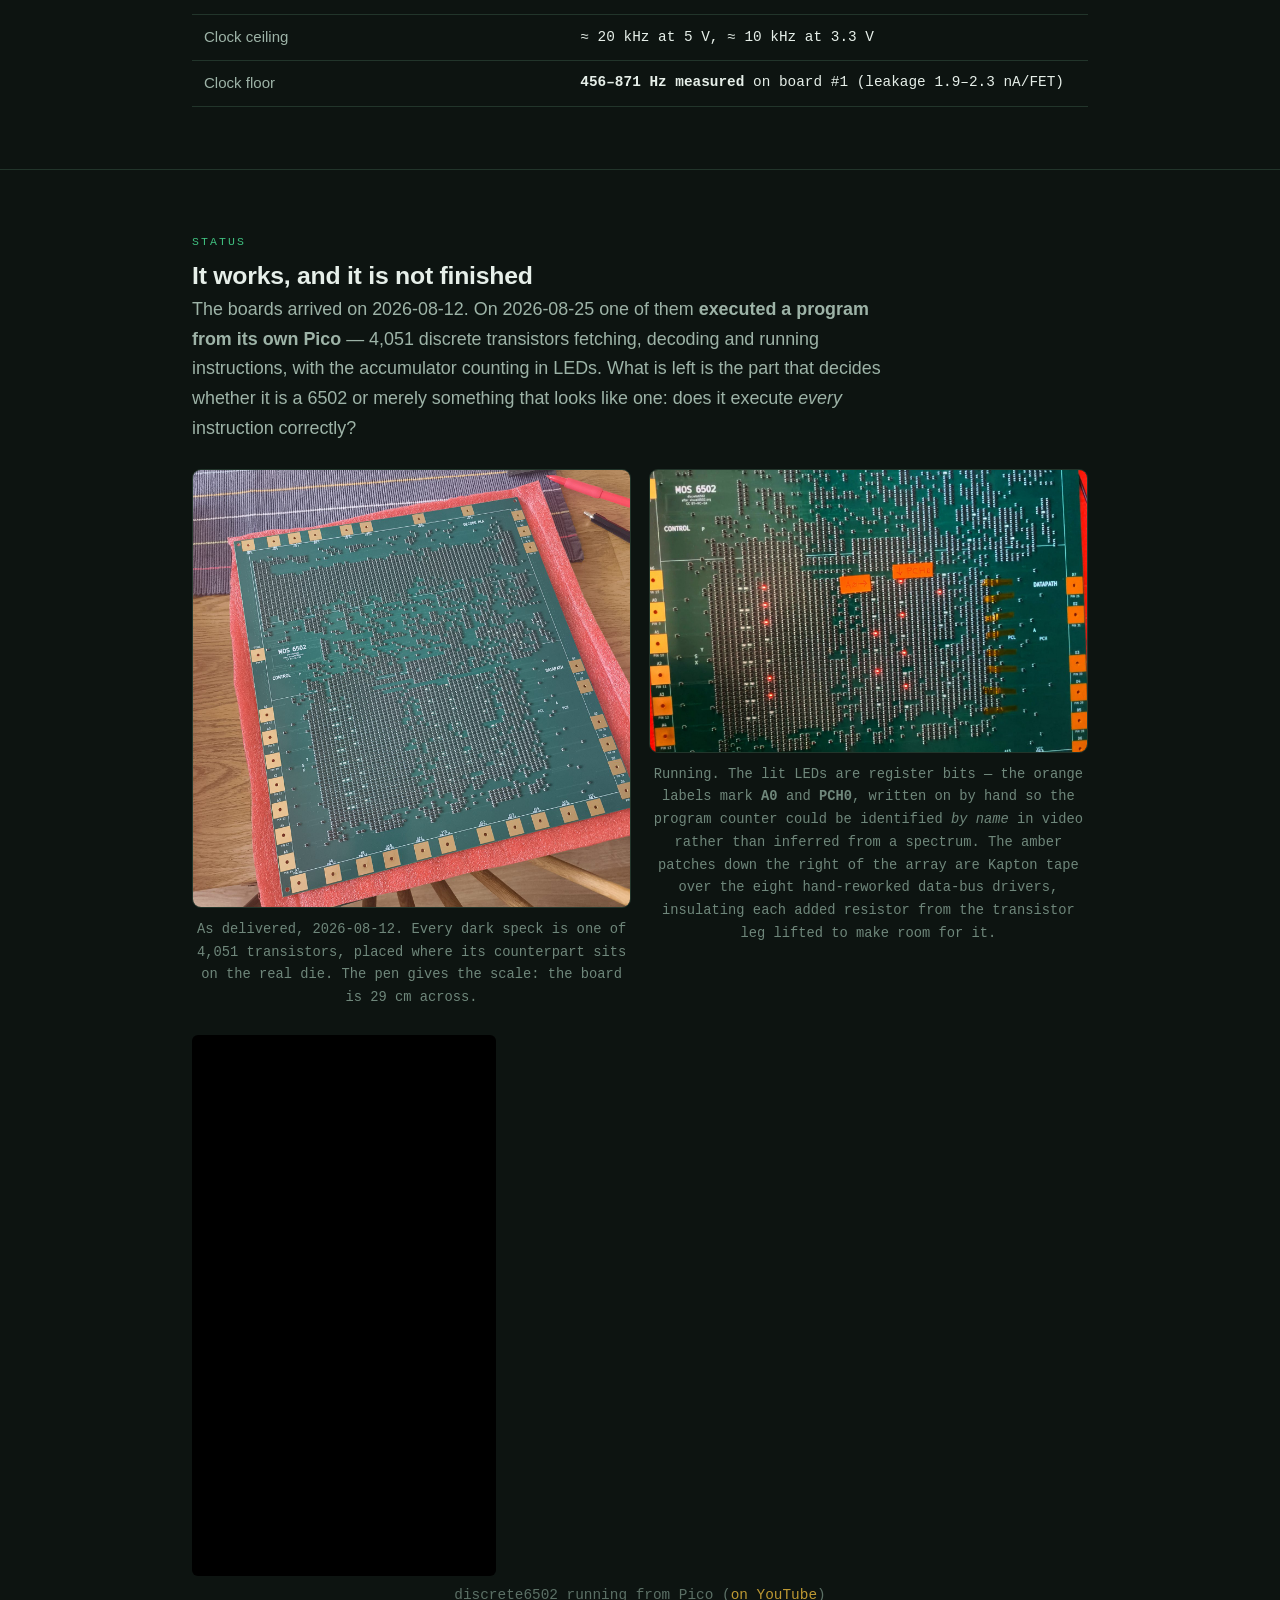
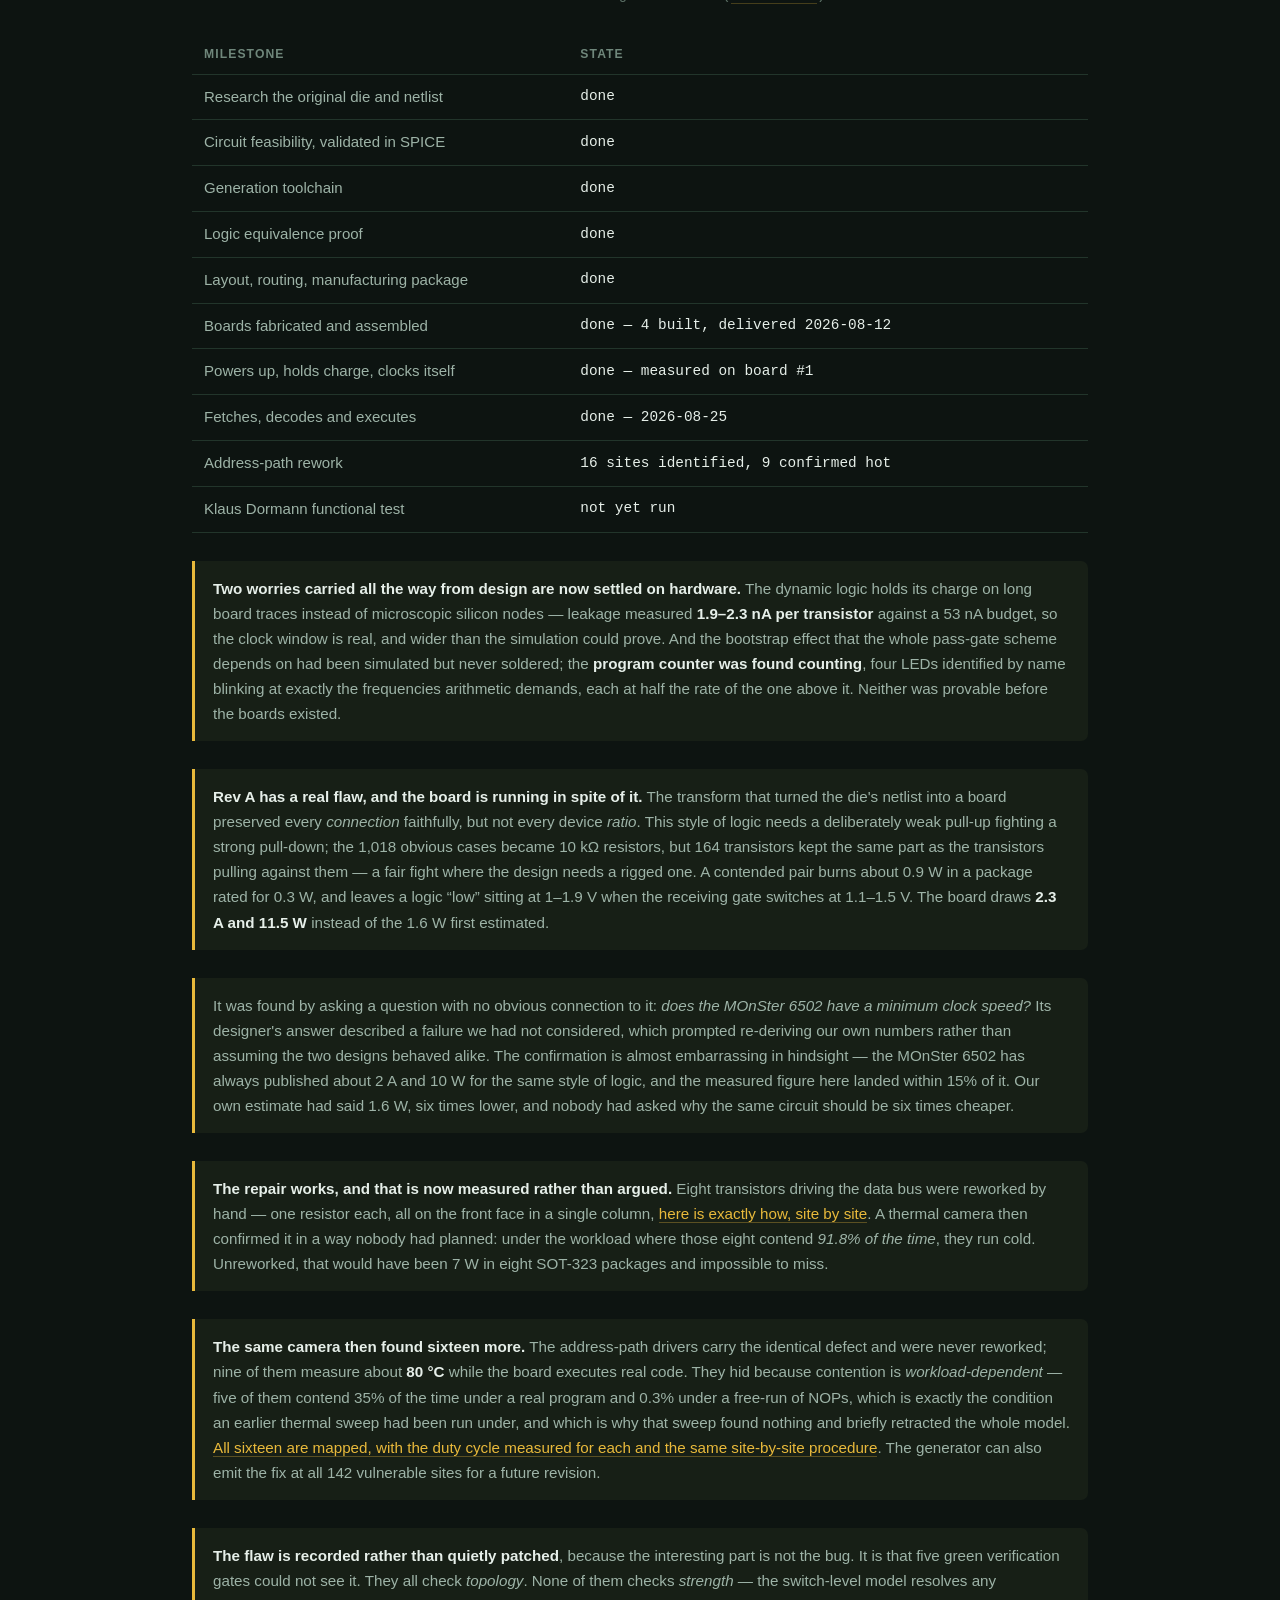
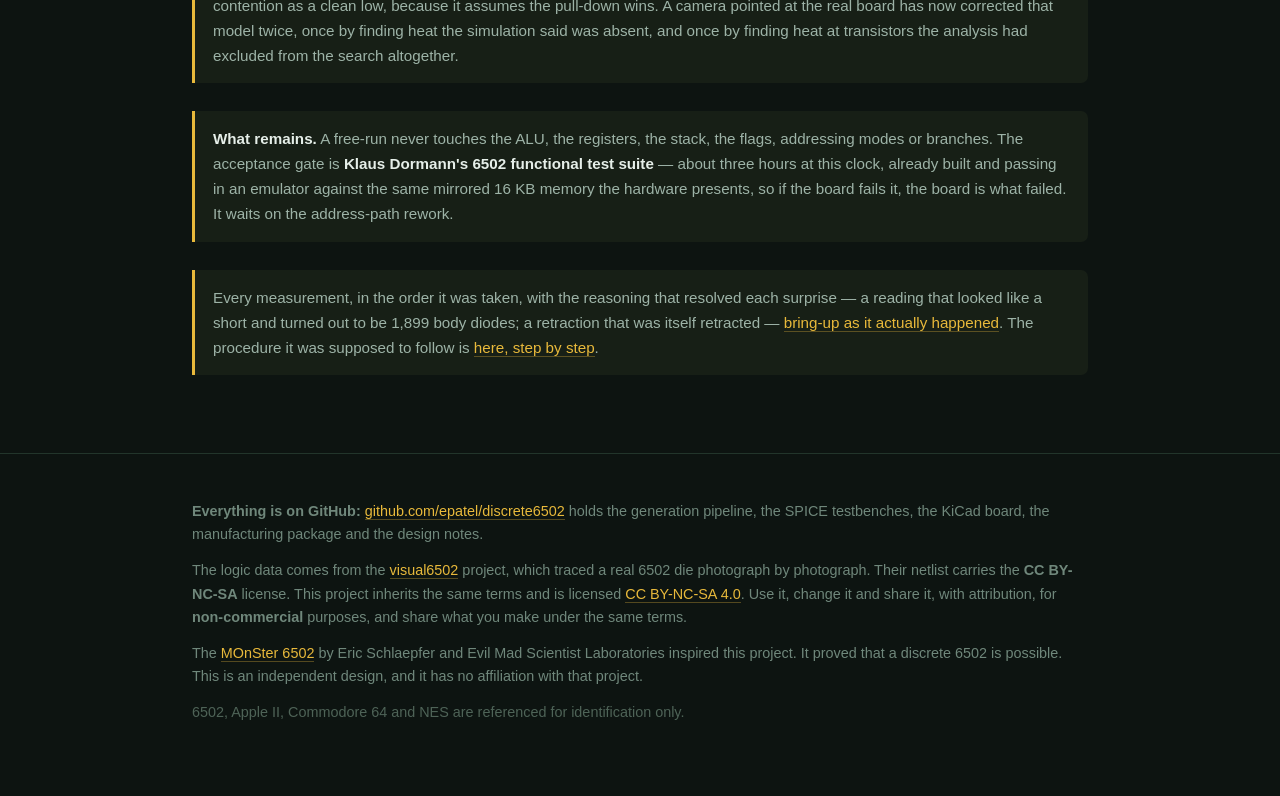
==== commit 4a6e7c1c: "Instructions for the sixteen address-path sites Same operation as the data-bus eight, and that is ch" ====
--- a/docs/index.html
+++ b/docs/index.html
@@ -619,8 +619,7 @@
       them contend 35% of the time under a real program and 0.3% under a free-run of NOPs, which is
       exactly the condition an earlier thermal sweep had been run under, and which is why that sweep
       found nothing and briefly retracted the whole model.
-      <a href="rework-adh-marked.jpg">All sixteen are mapped</a>, with the duty cycle measured for
-      each. The generator can also emit the fix at all 142 vulnerable sites for a future revision.
+      <a href="rework-adh-series-r.html">All sixteen are mapped, with the duty cycle measured for each and the same site-by-site procedure</a>. The generator can also emit the fix at all 142 vulnerable sites for a future revision.
     </p>
 
     <p class="note">
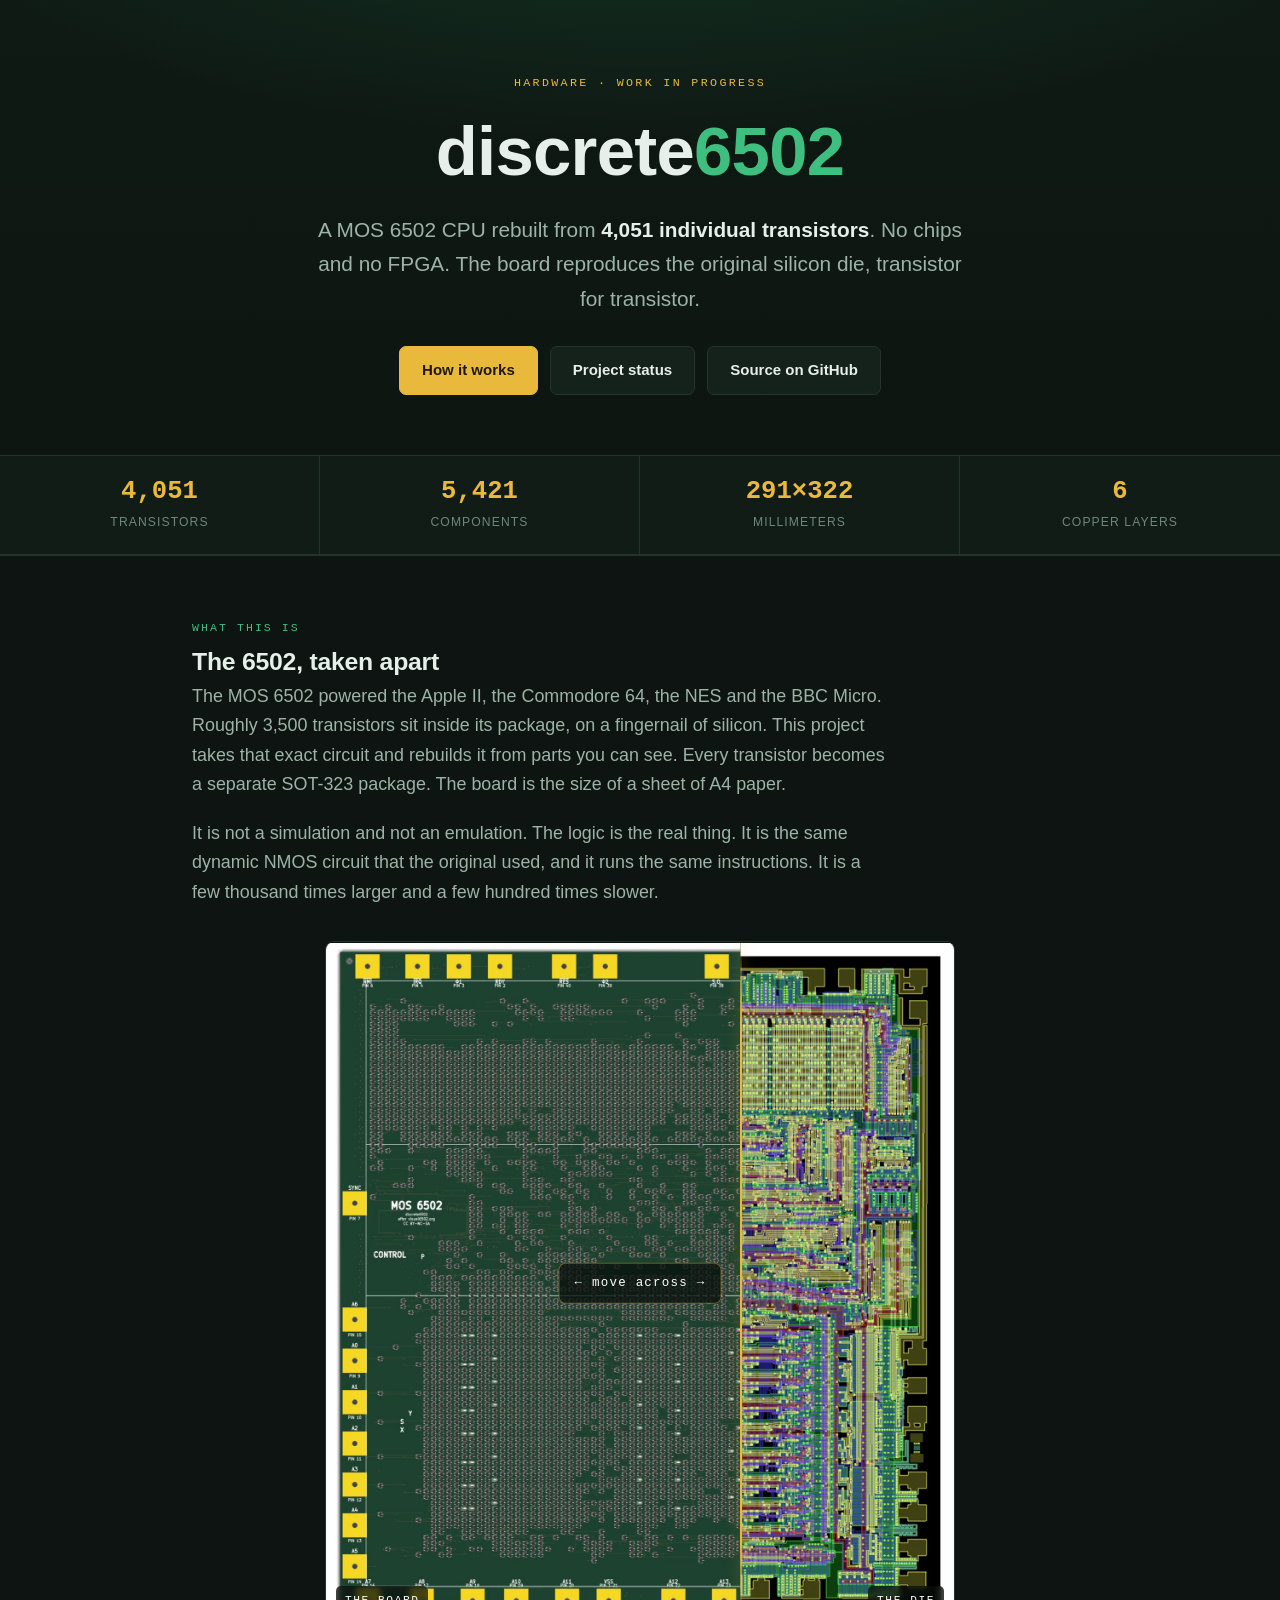
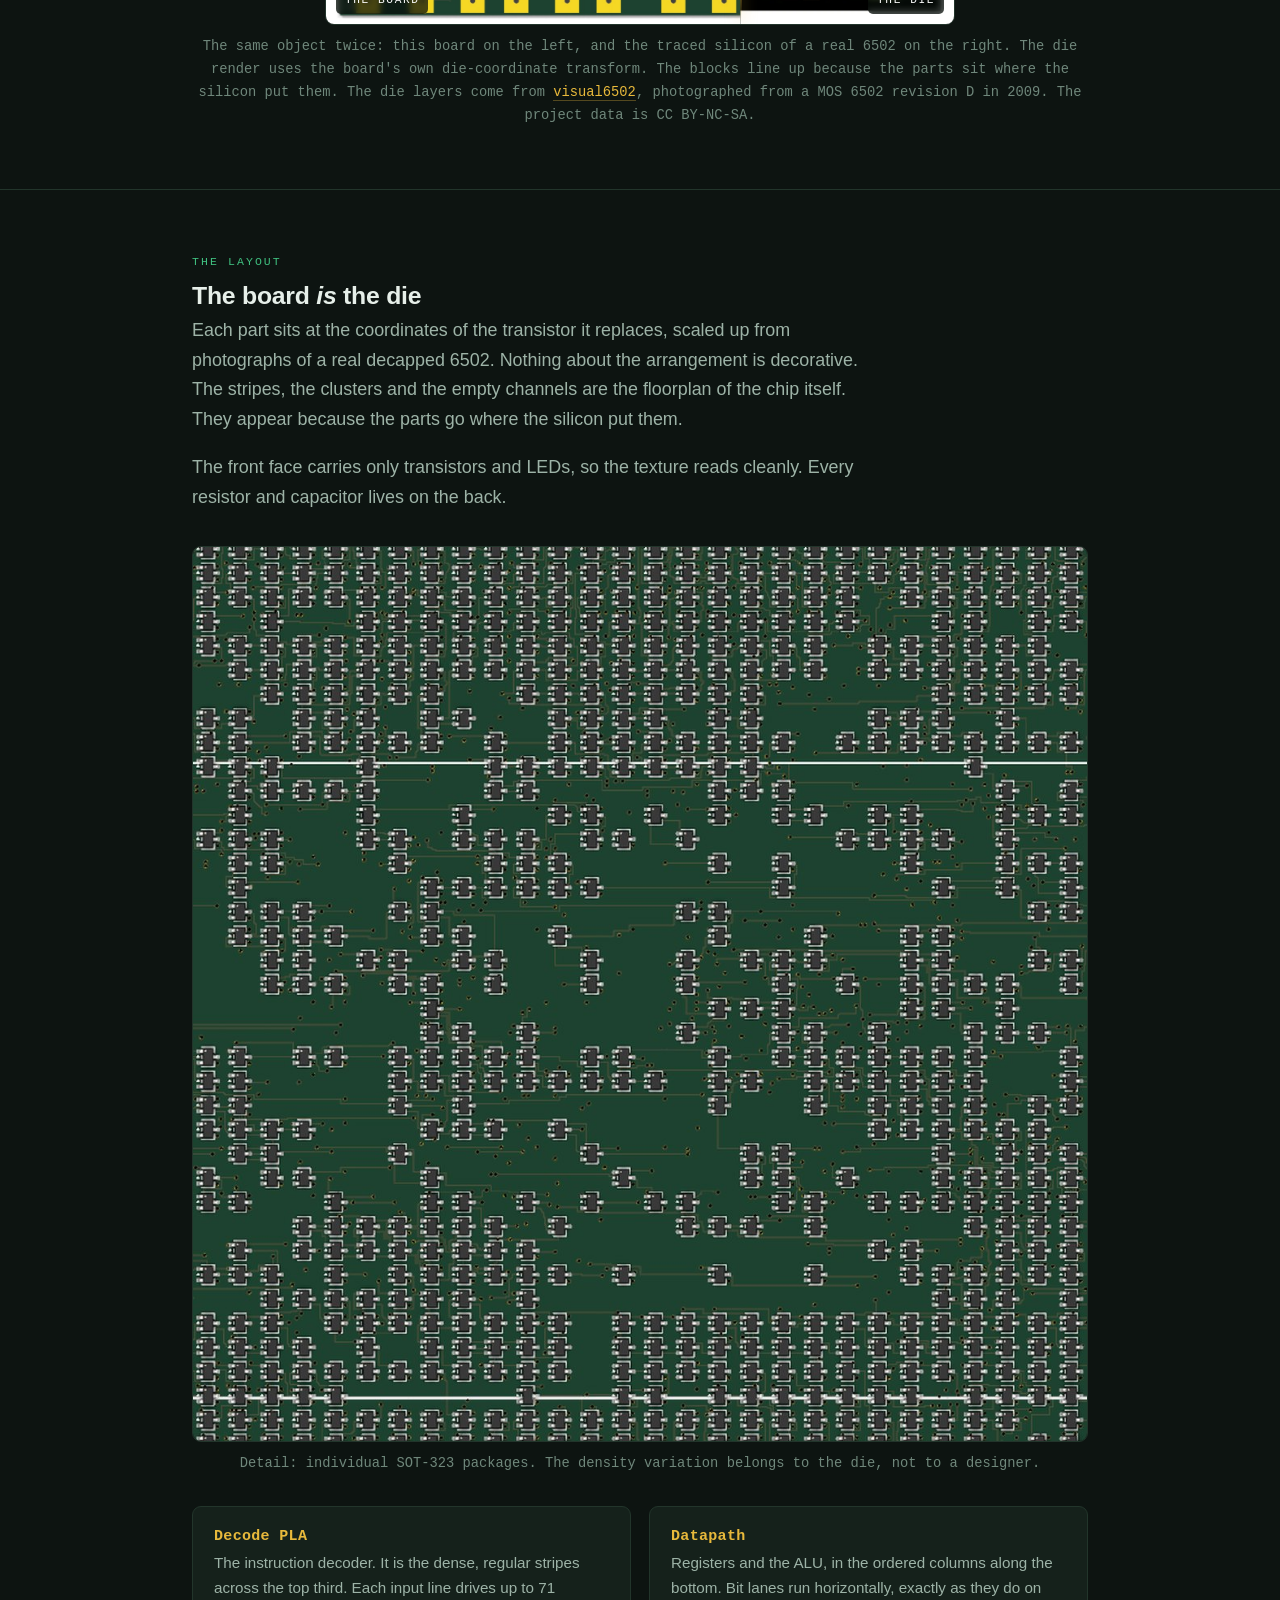
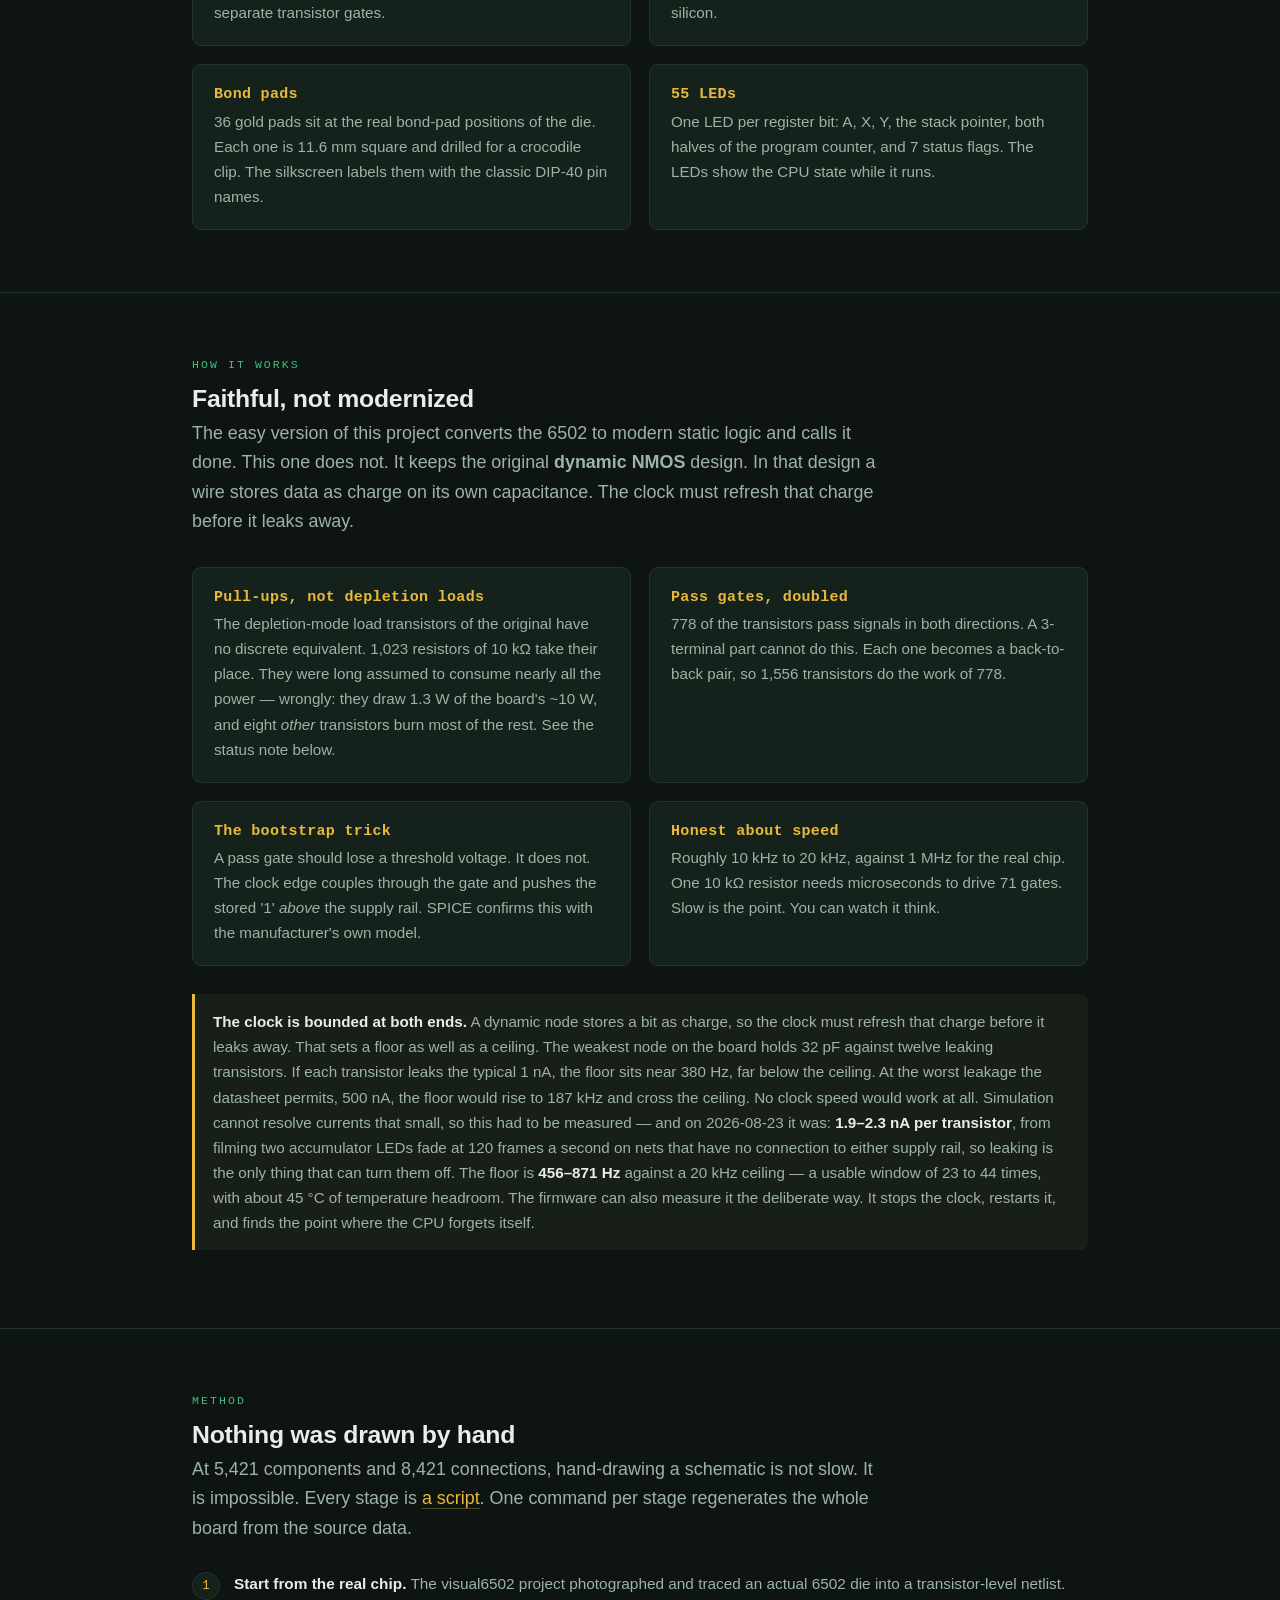
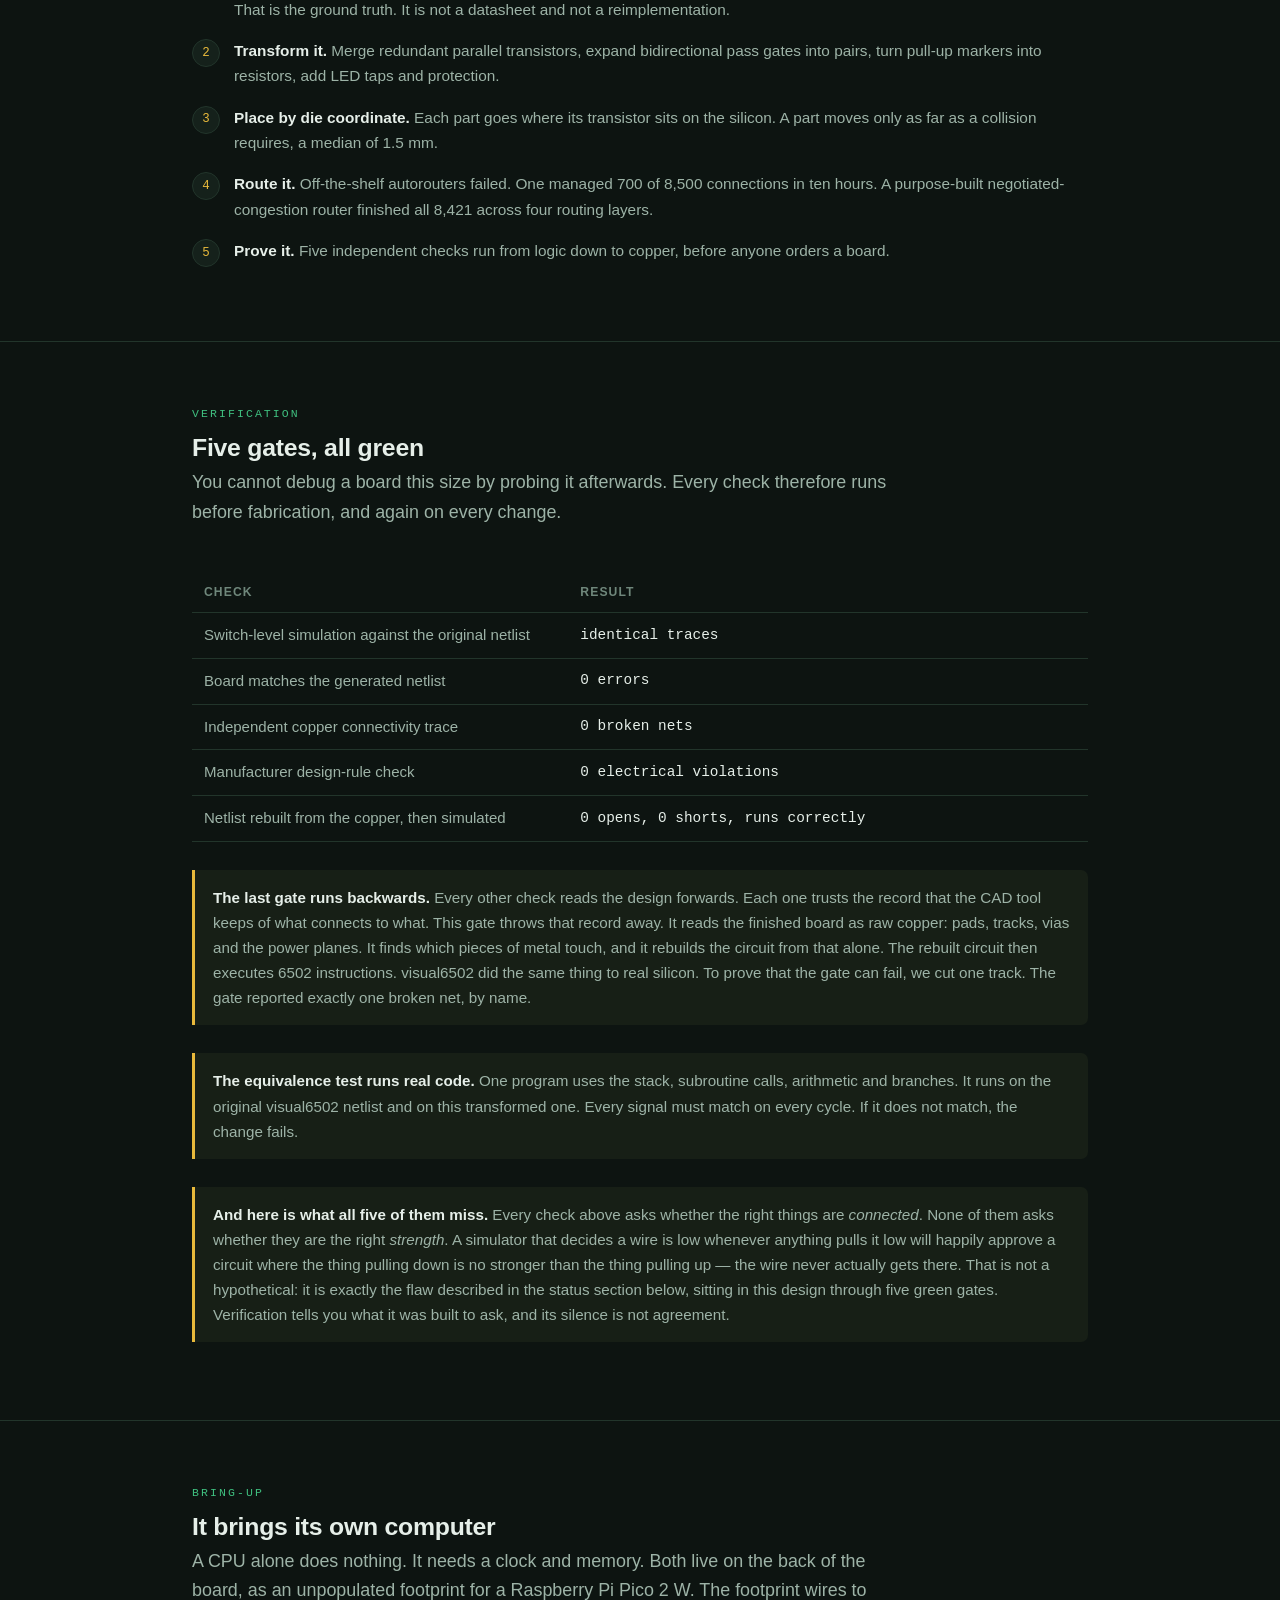
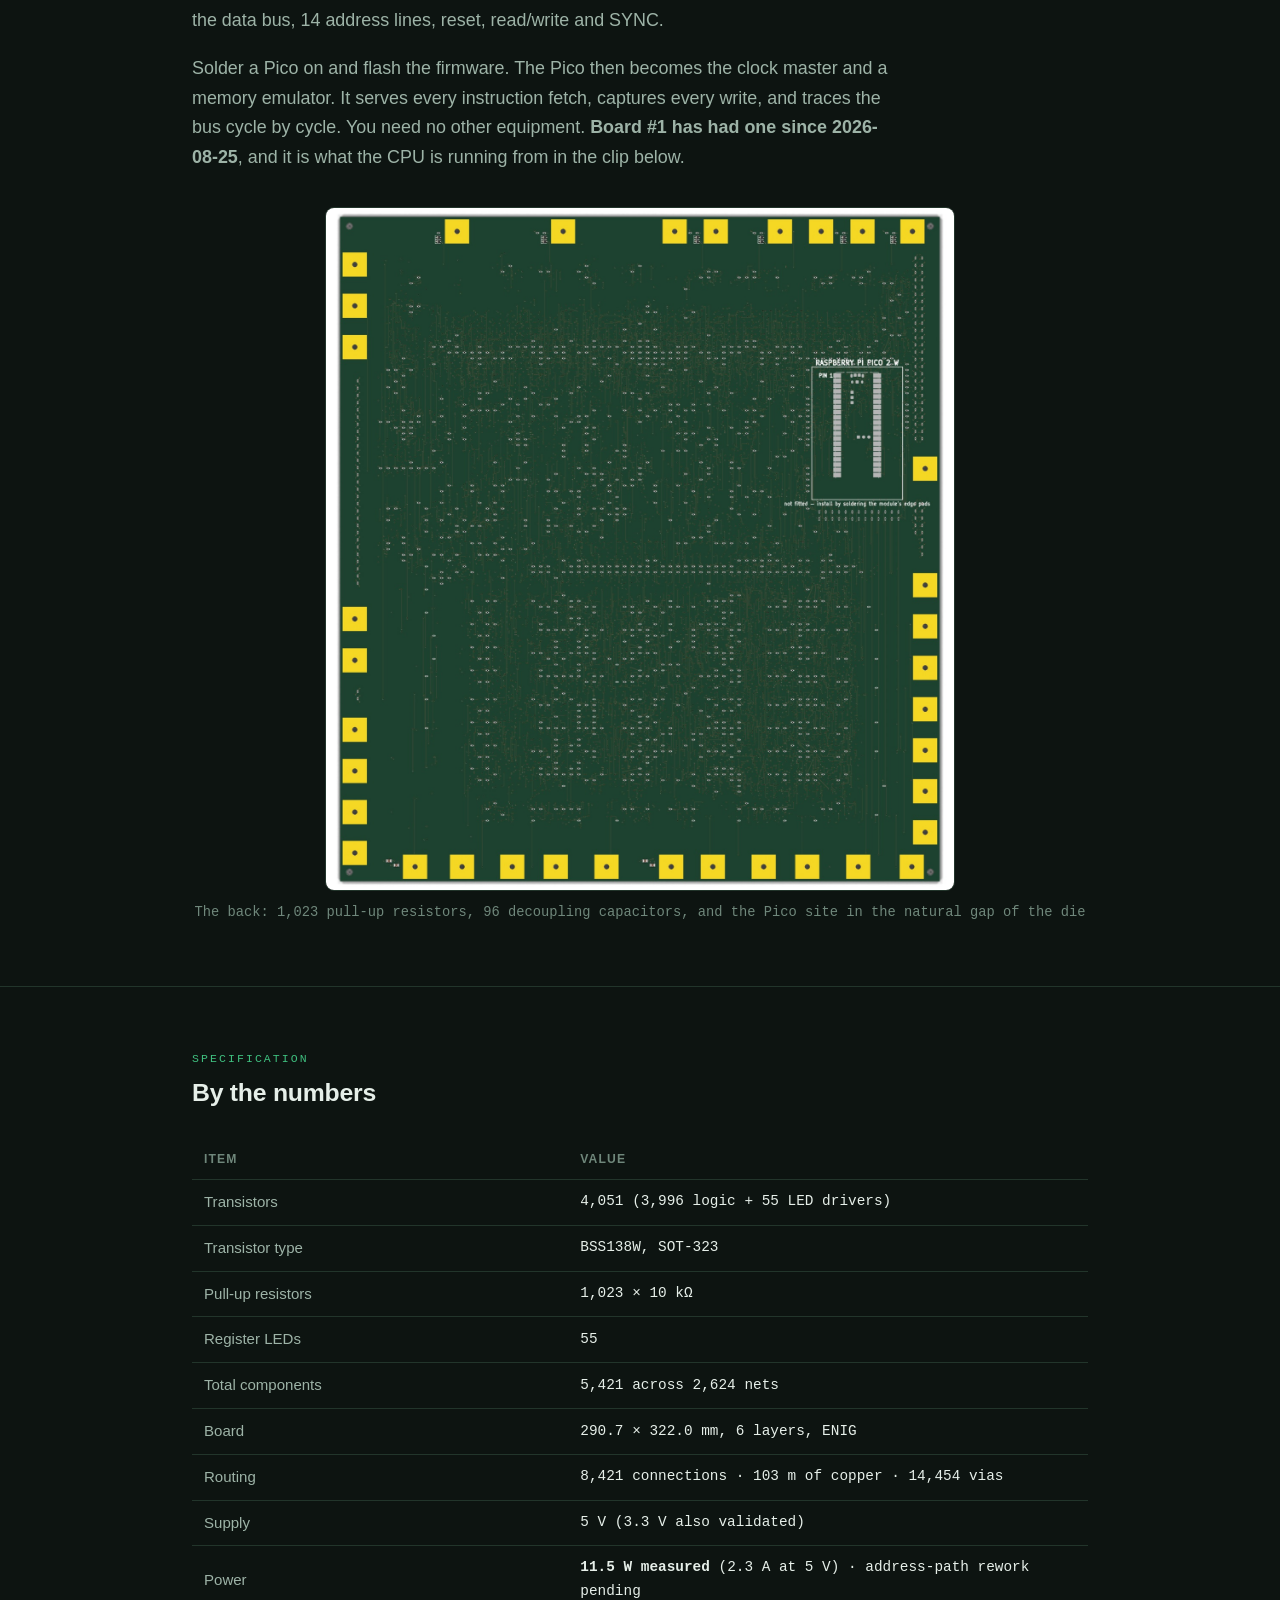
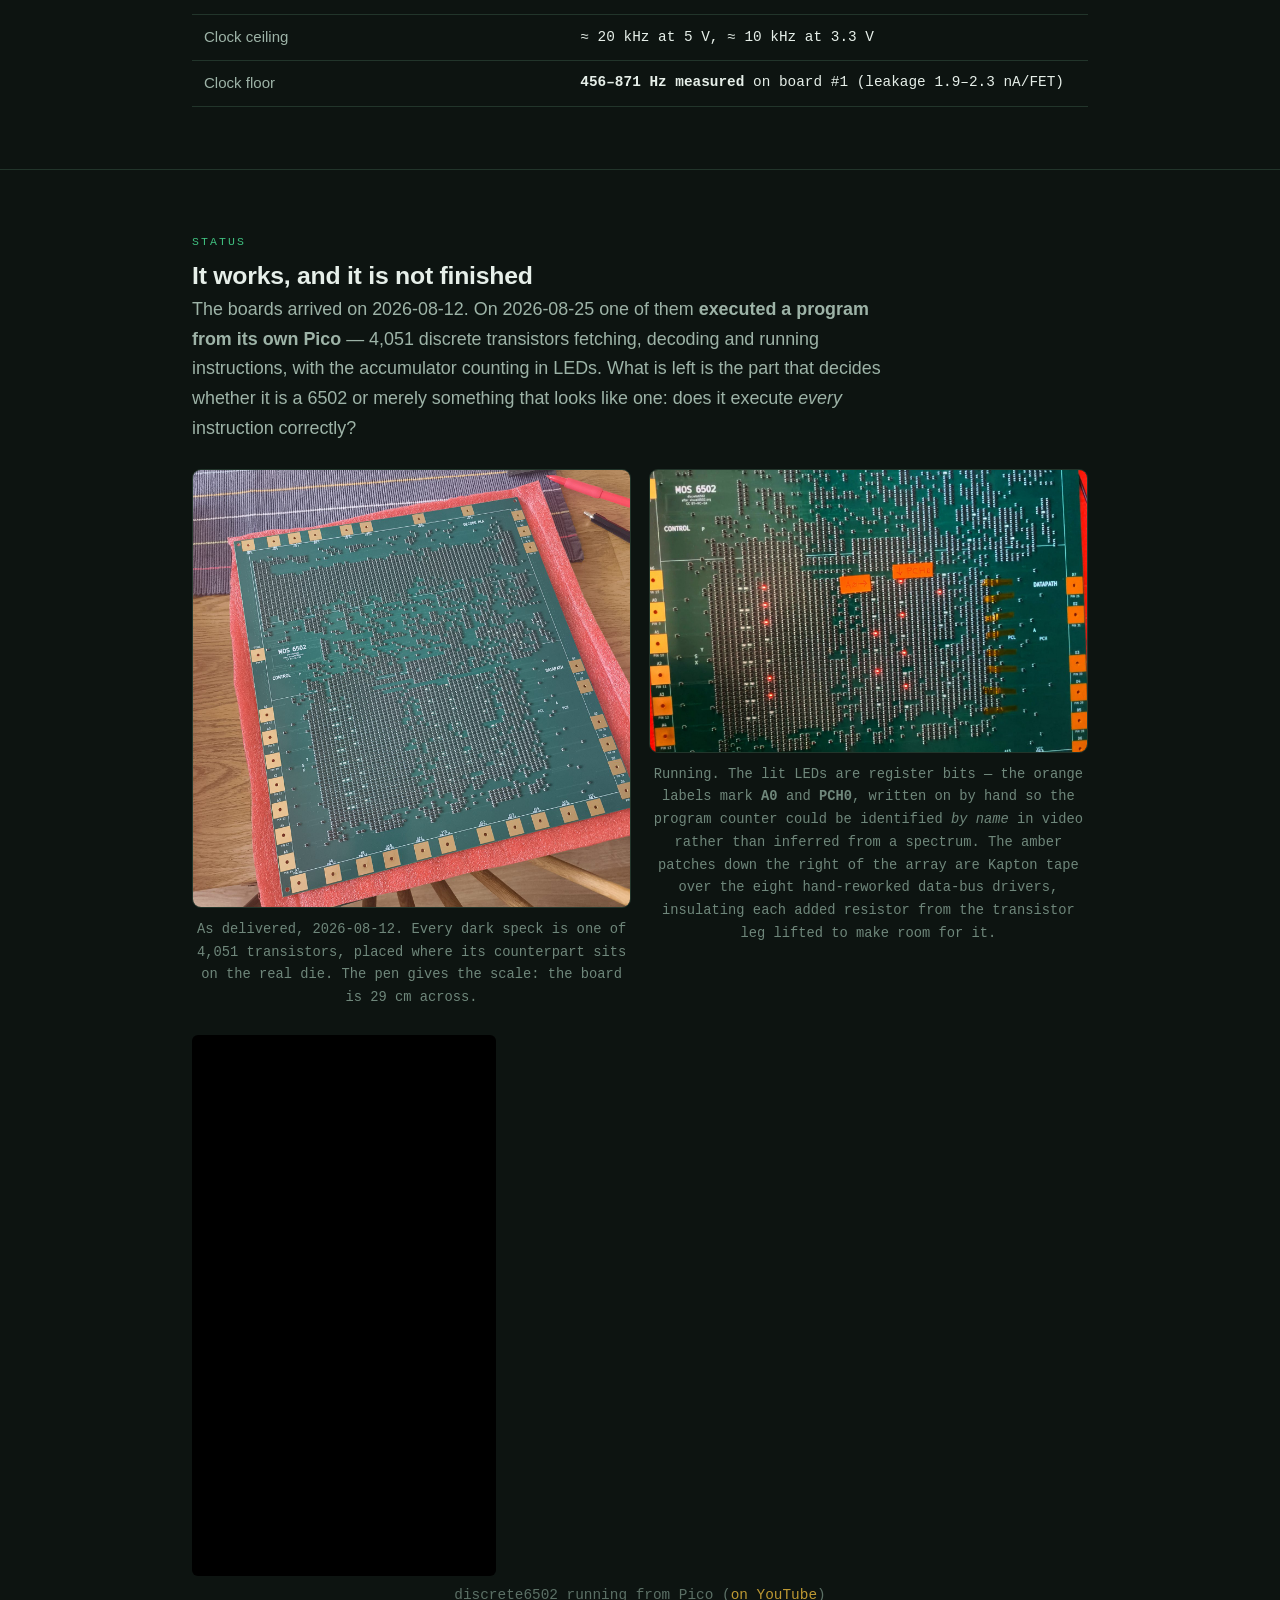
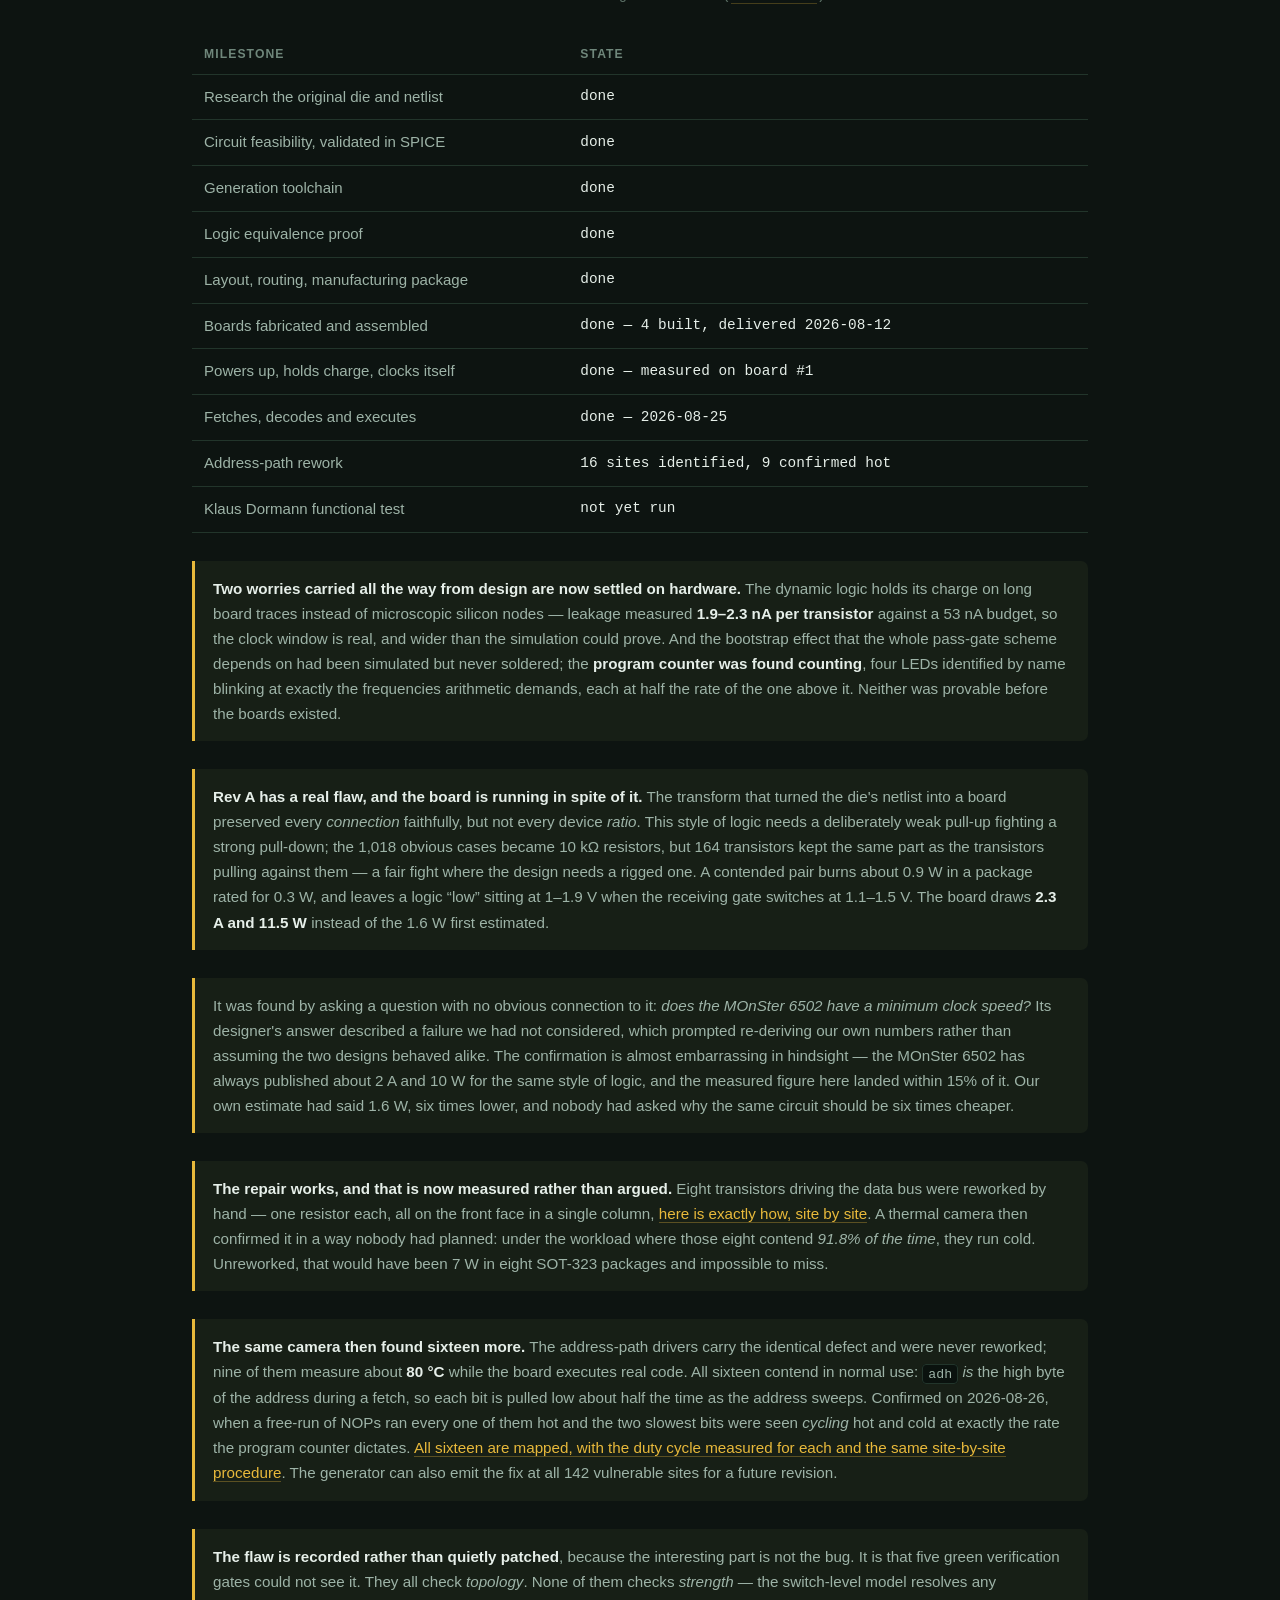
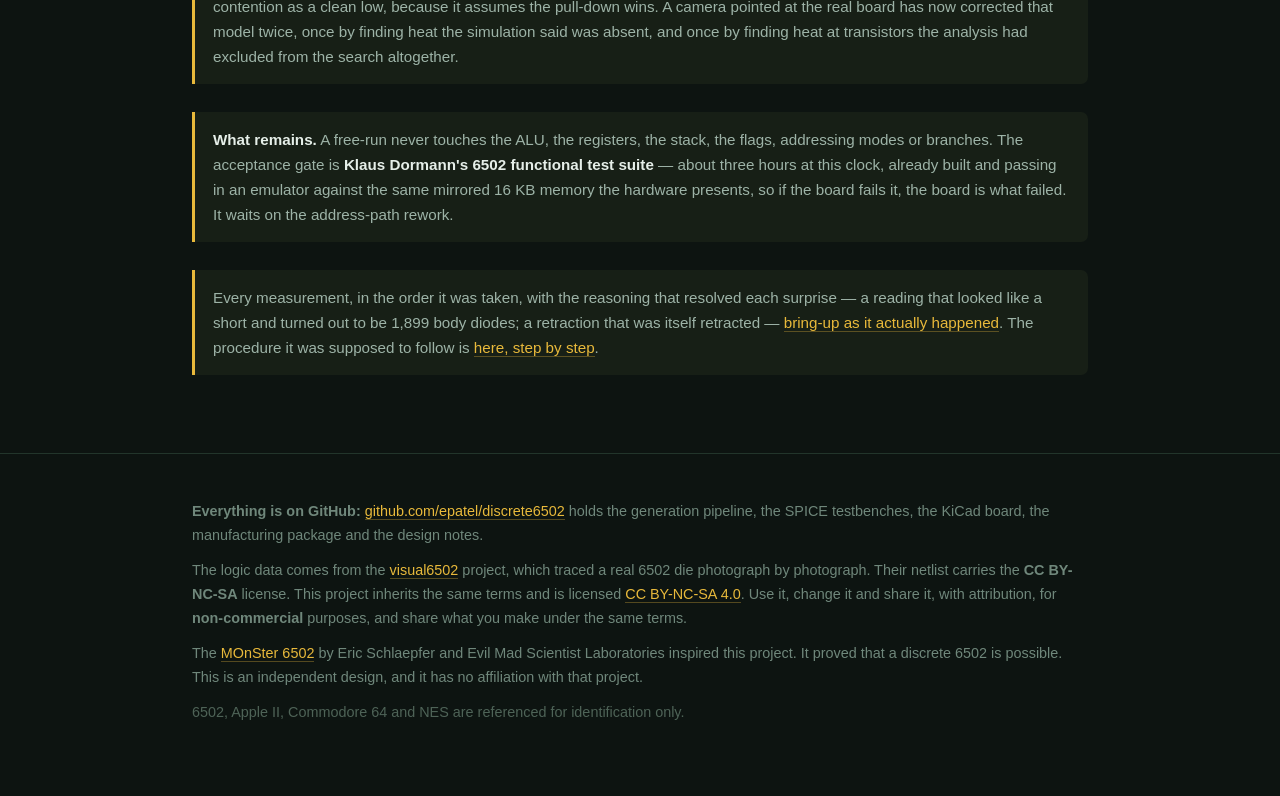
==== commit e6c999a8: "Sweep out the workload-dependence claim; it was my artifact The NOP test predicted adh3/5/6/7 would " ====
--- a/docs/index.html
+++ b/docs/index.html
@@ -615,10 +615,11 @@
     <p class="note">
       <b>The same camera then found sixteen more.</b> The address-path drivers carry the identical
       defect and were never reworked; nine of them measure about <b>80 &deg;C</b> while the board
-      executes real code. They hid because contention is <em>workload-dependent</em> &mdash; five of
-      them contend 35% of the time under a real program and 0.3% under a free-run of NOPs, which is
-      exactly the condition an earlier thermal sweep had been run under, and which is why that sweep
-      found nothing and briefly retracted the whole model.
+      executes real code. All sixteen contend in normal use: <code>adh</code> <em>is</em> the high byte of
+      the address during a fetch, so each bit is pulled low about half the time as the address
+      sweeps. Confirmed on 2026-08-26, when a free-run of NOPs ran every one of them hot and the two
+      slowest bits were seen <em>cycling</em> hot and cold at exactly the rate the program counter
+      dictates.
       <a href="rework-adh-series-r.html">All sixteen are mapped, with the duty cycle measured for each and the same site-by-site procedure</a>. The generator can also emit the fix at all 142 vulnerable sites for a future revision.
     </p>
 
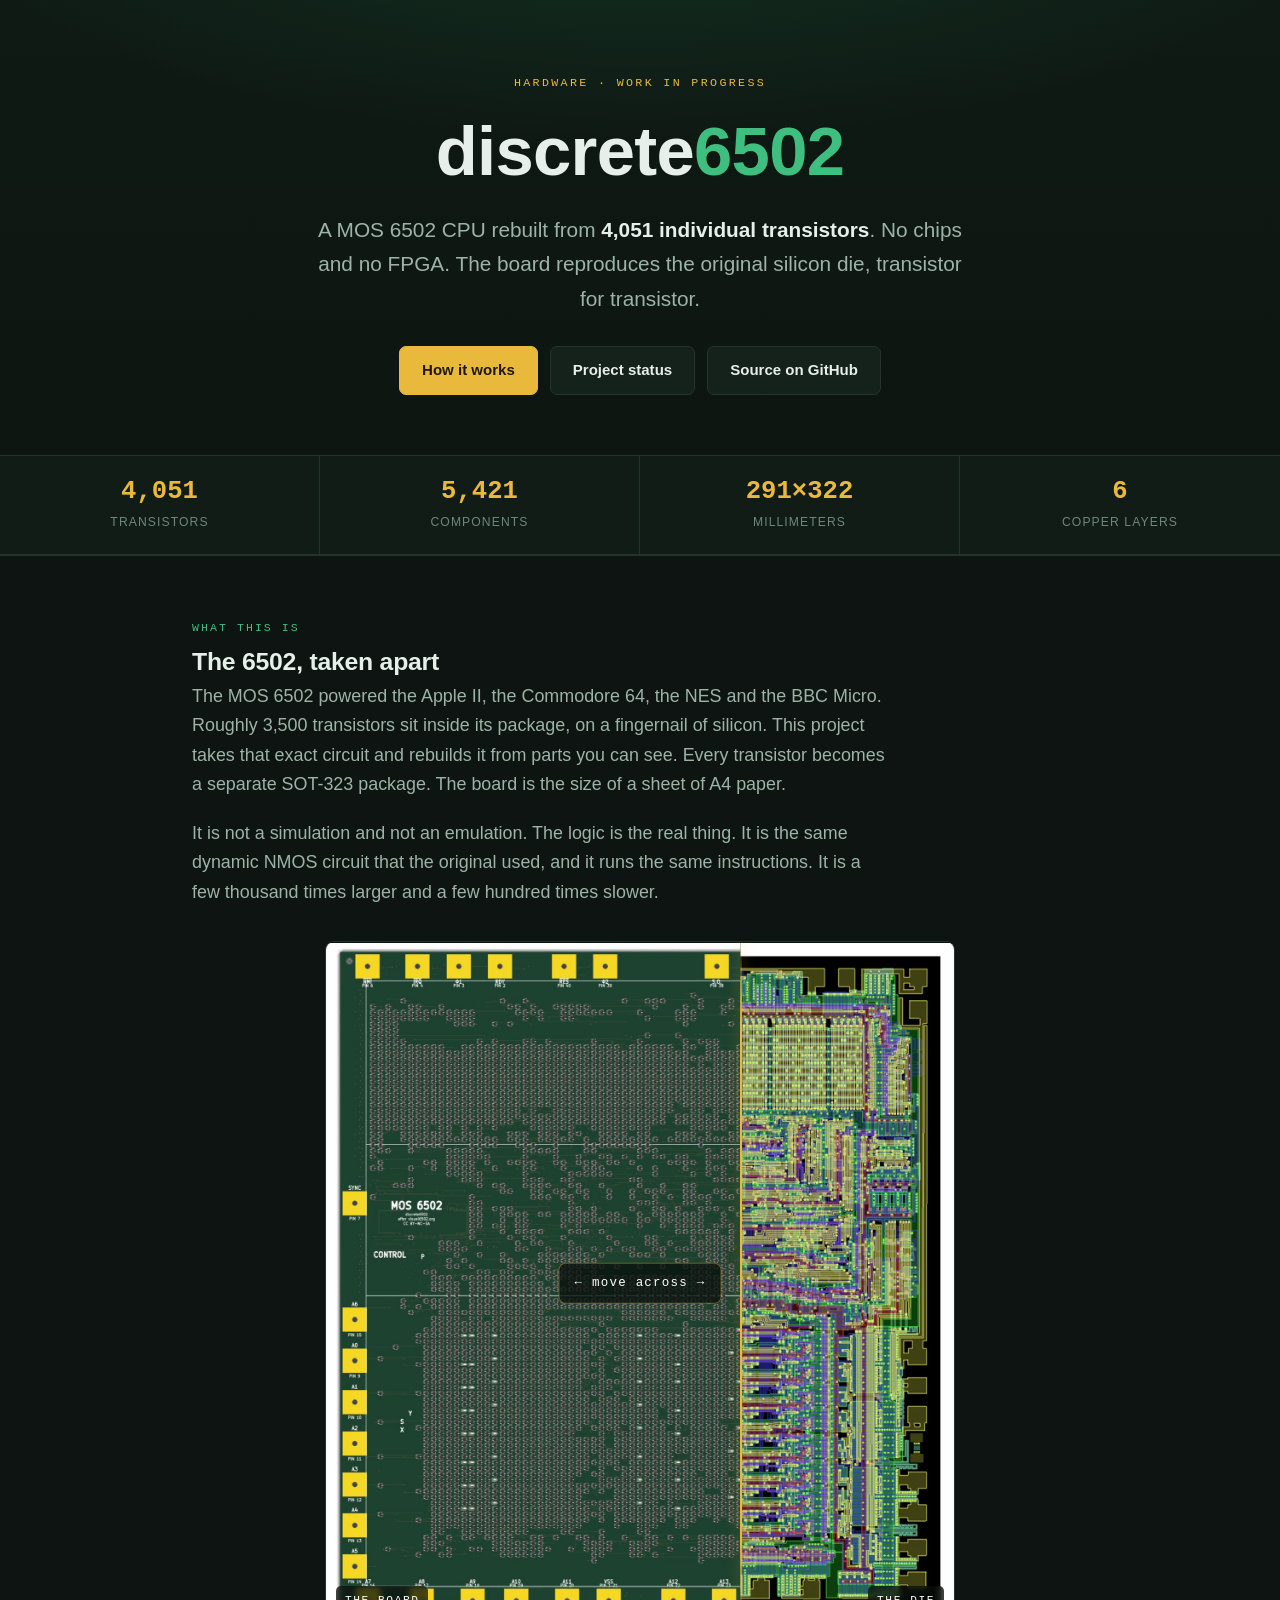
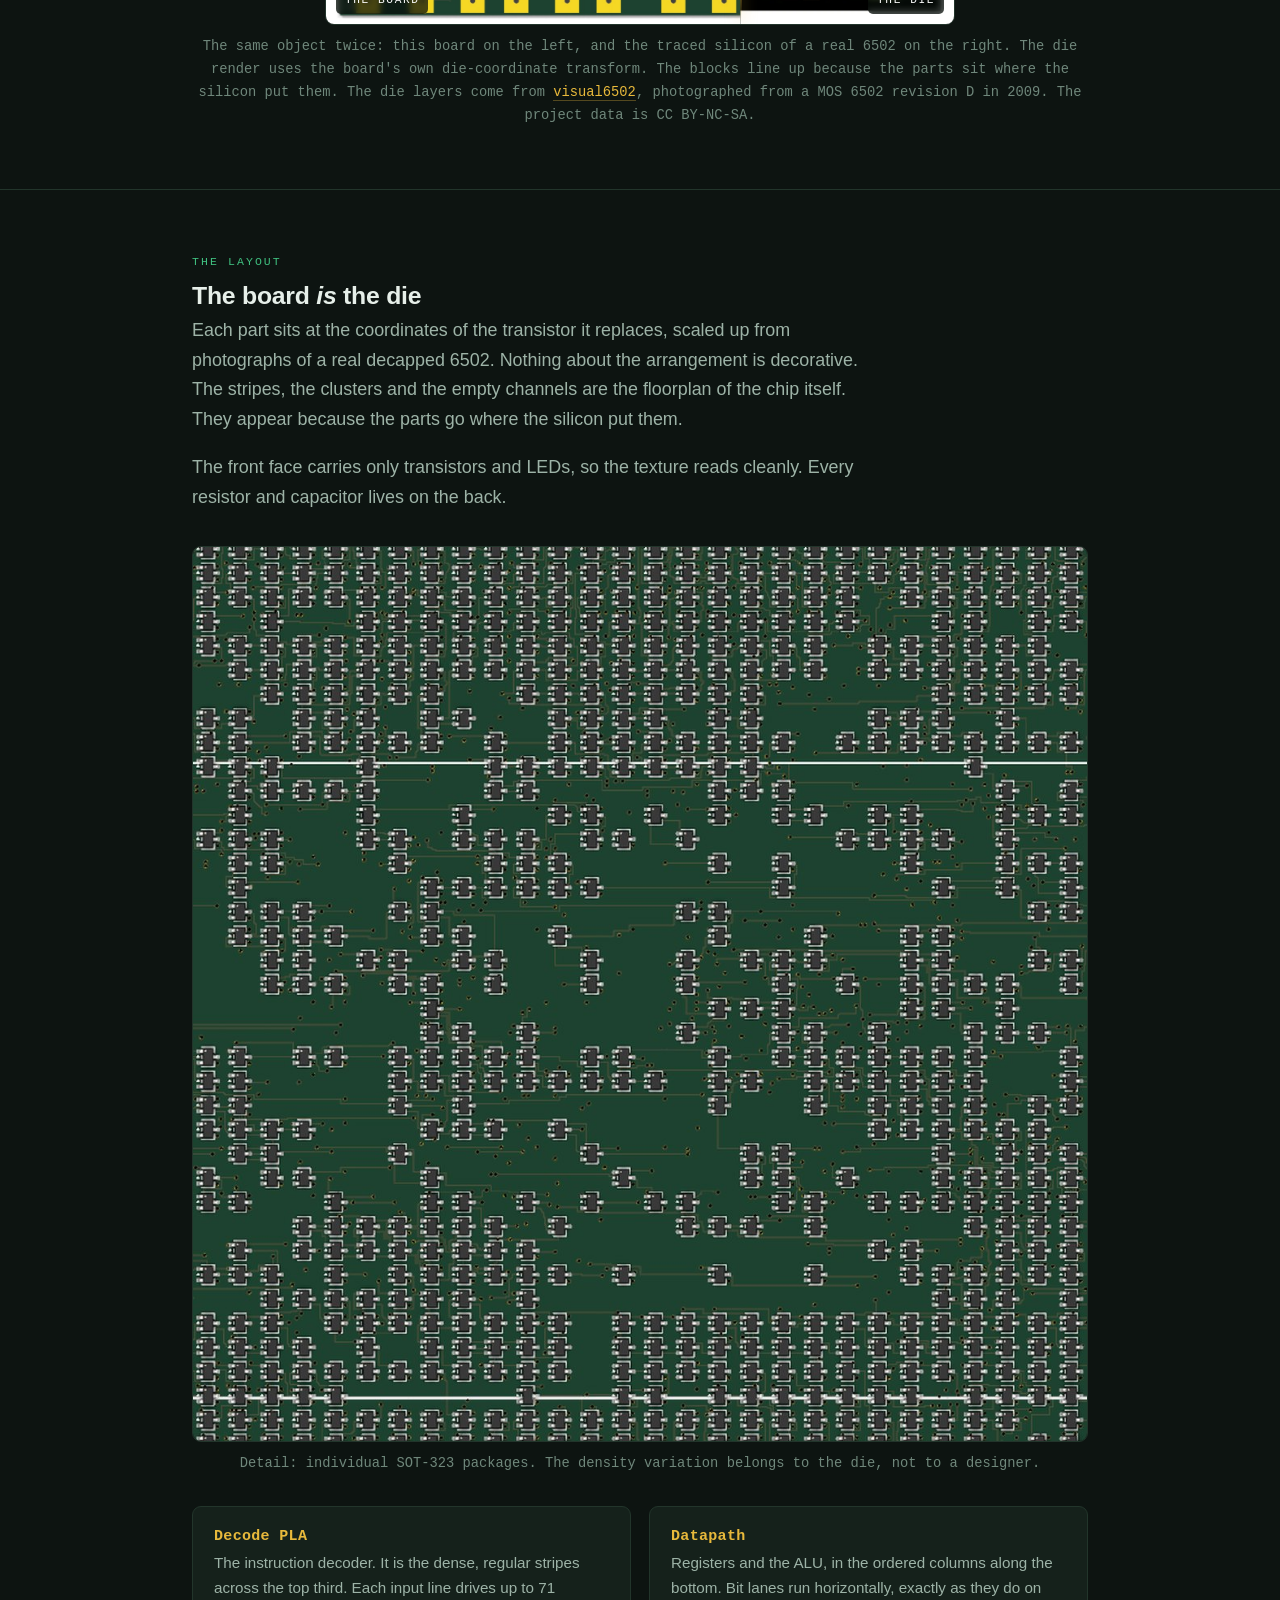
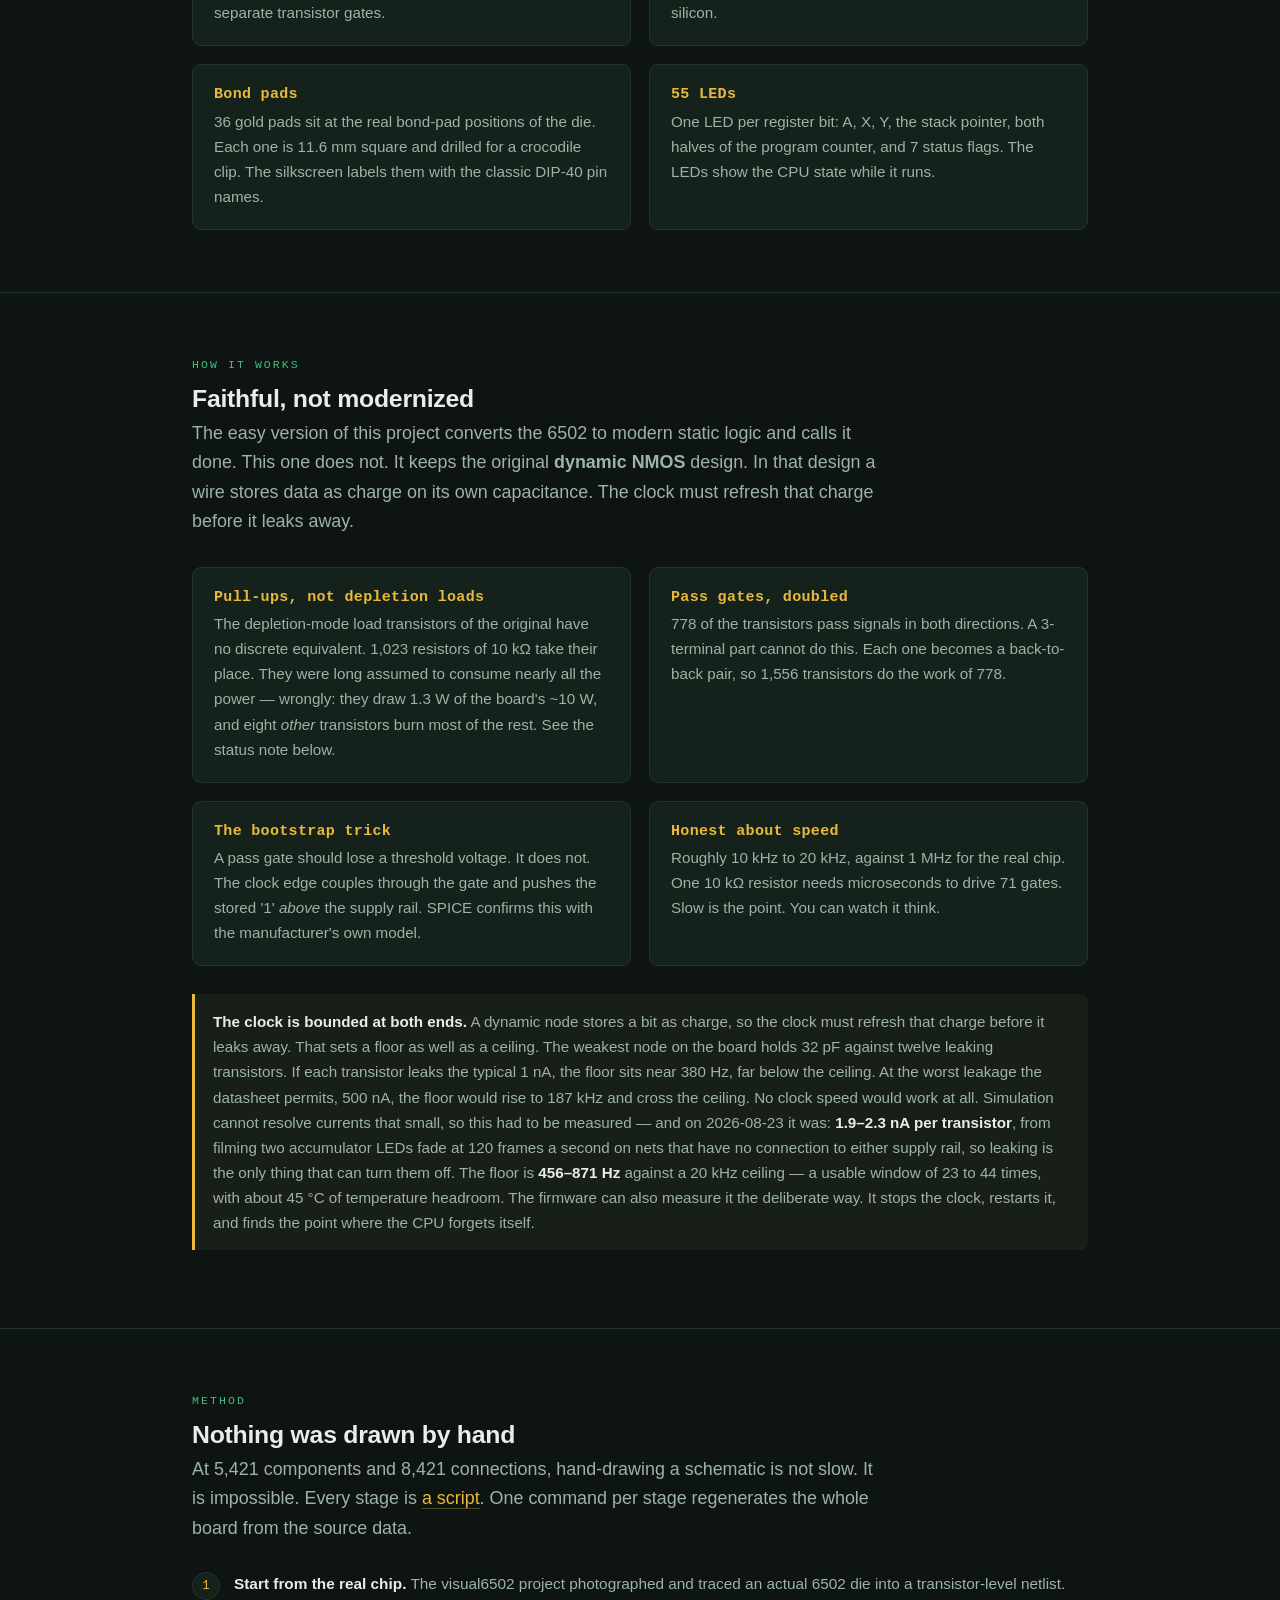
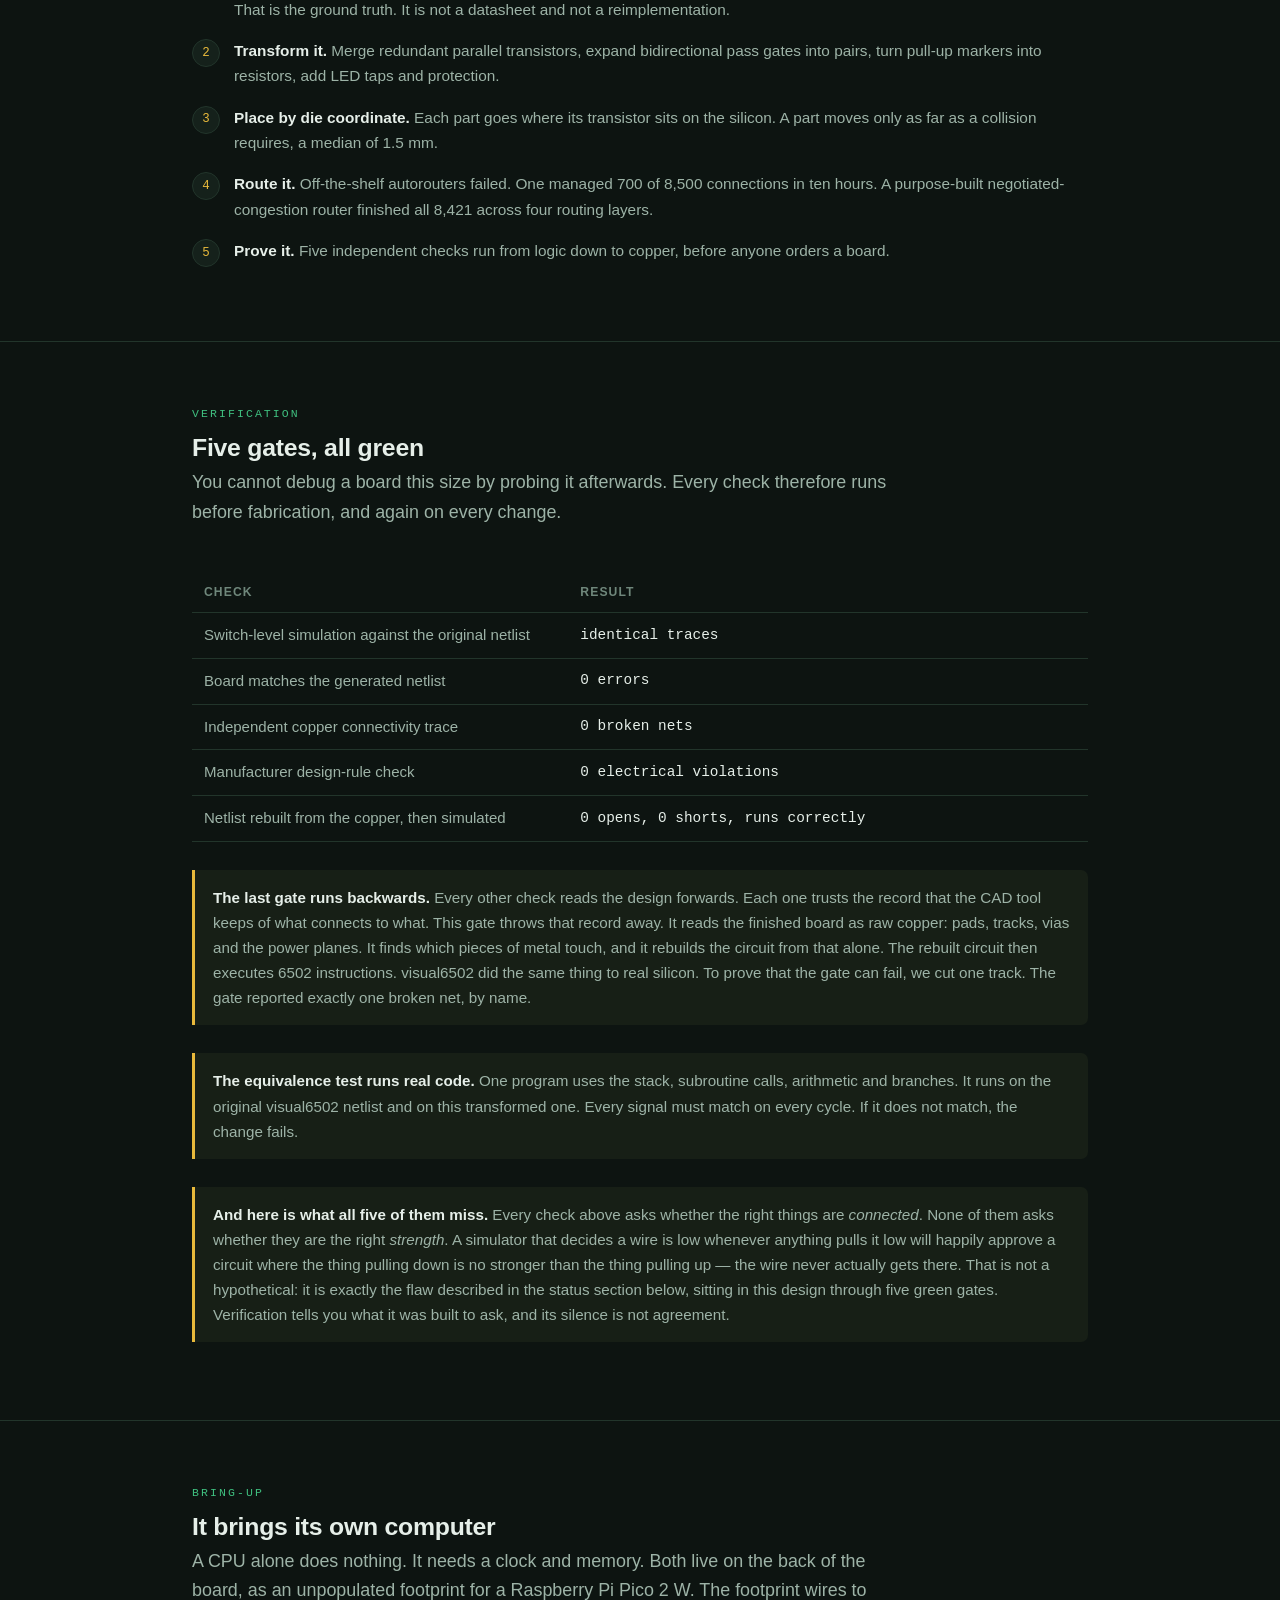
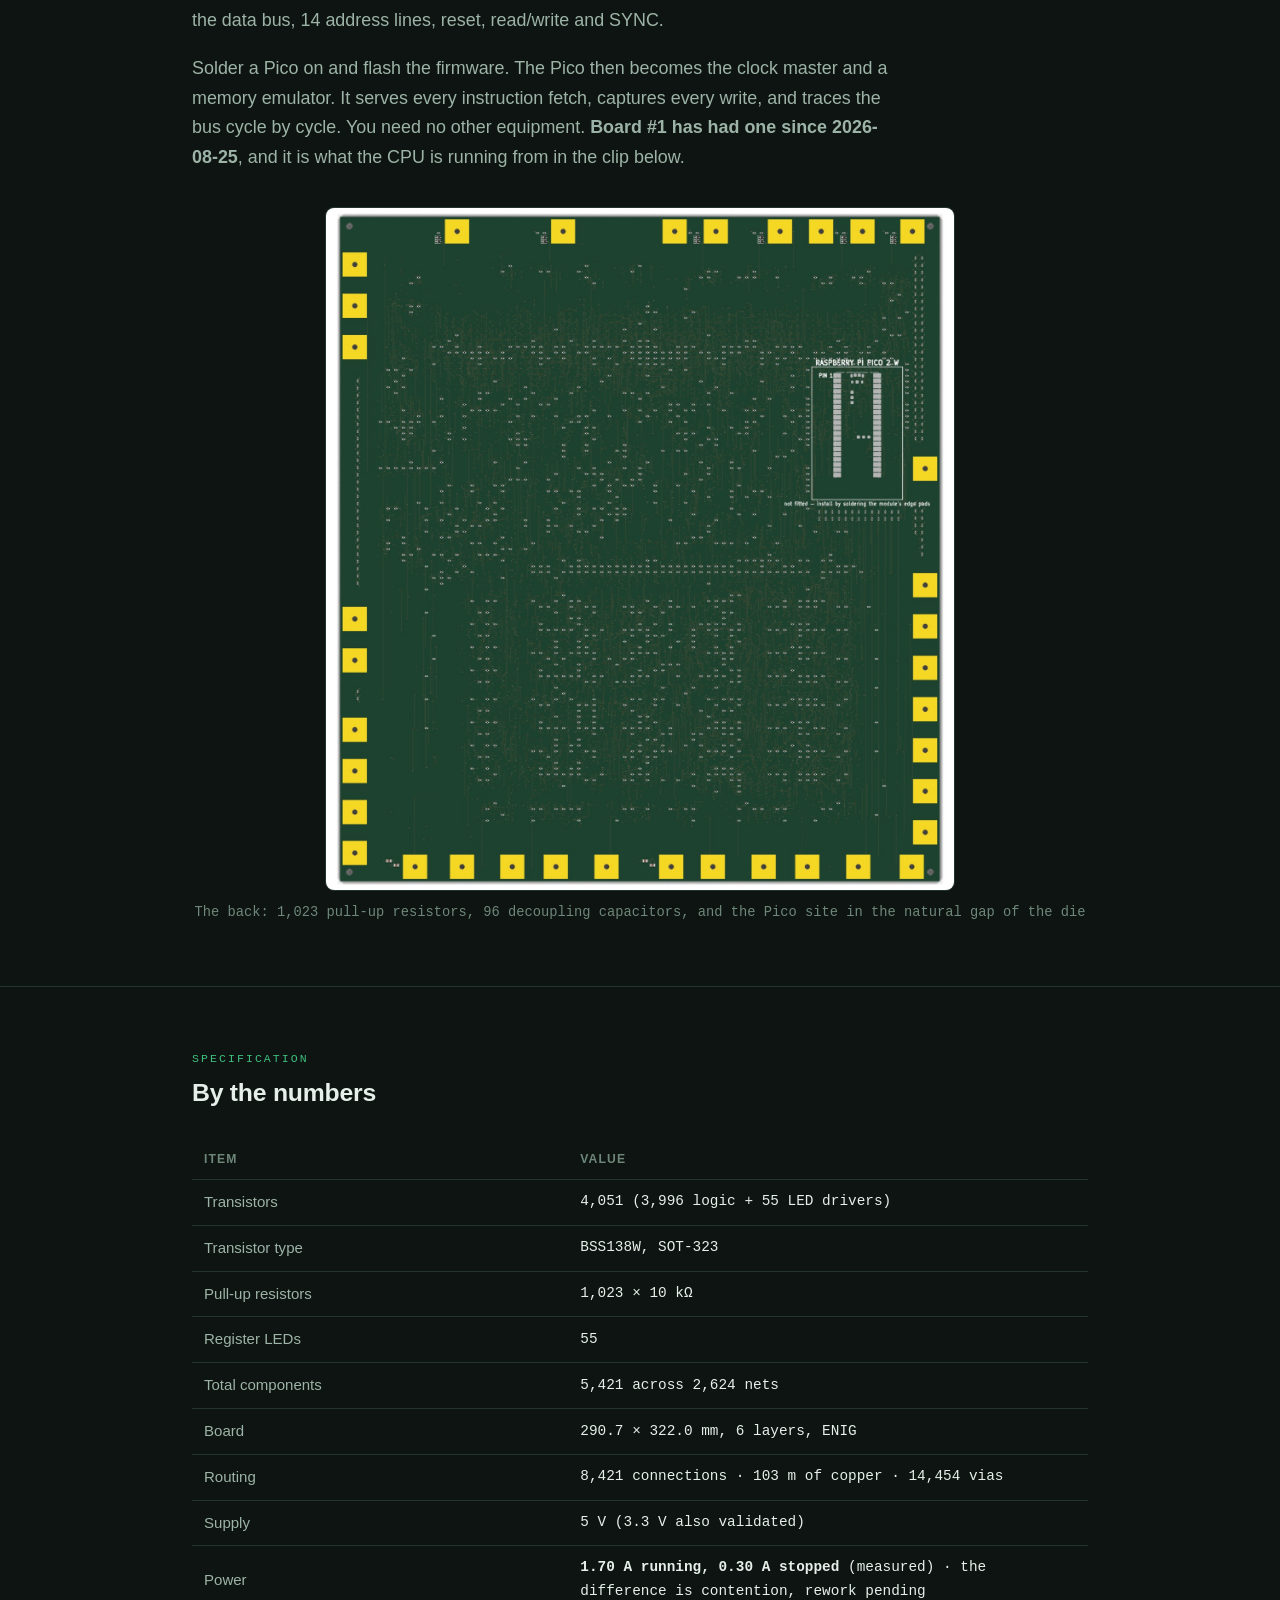
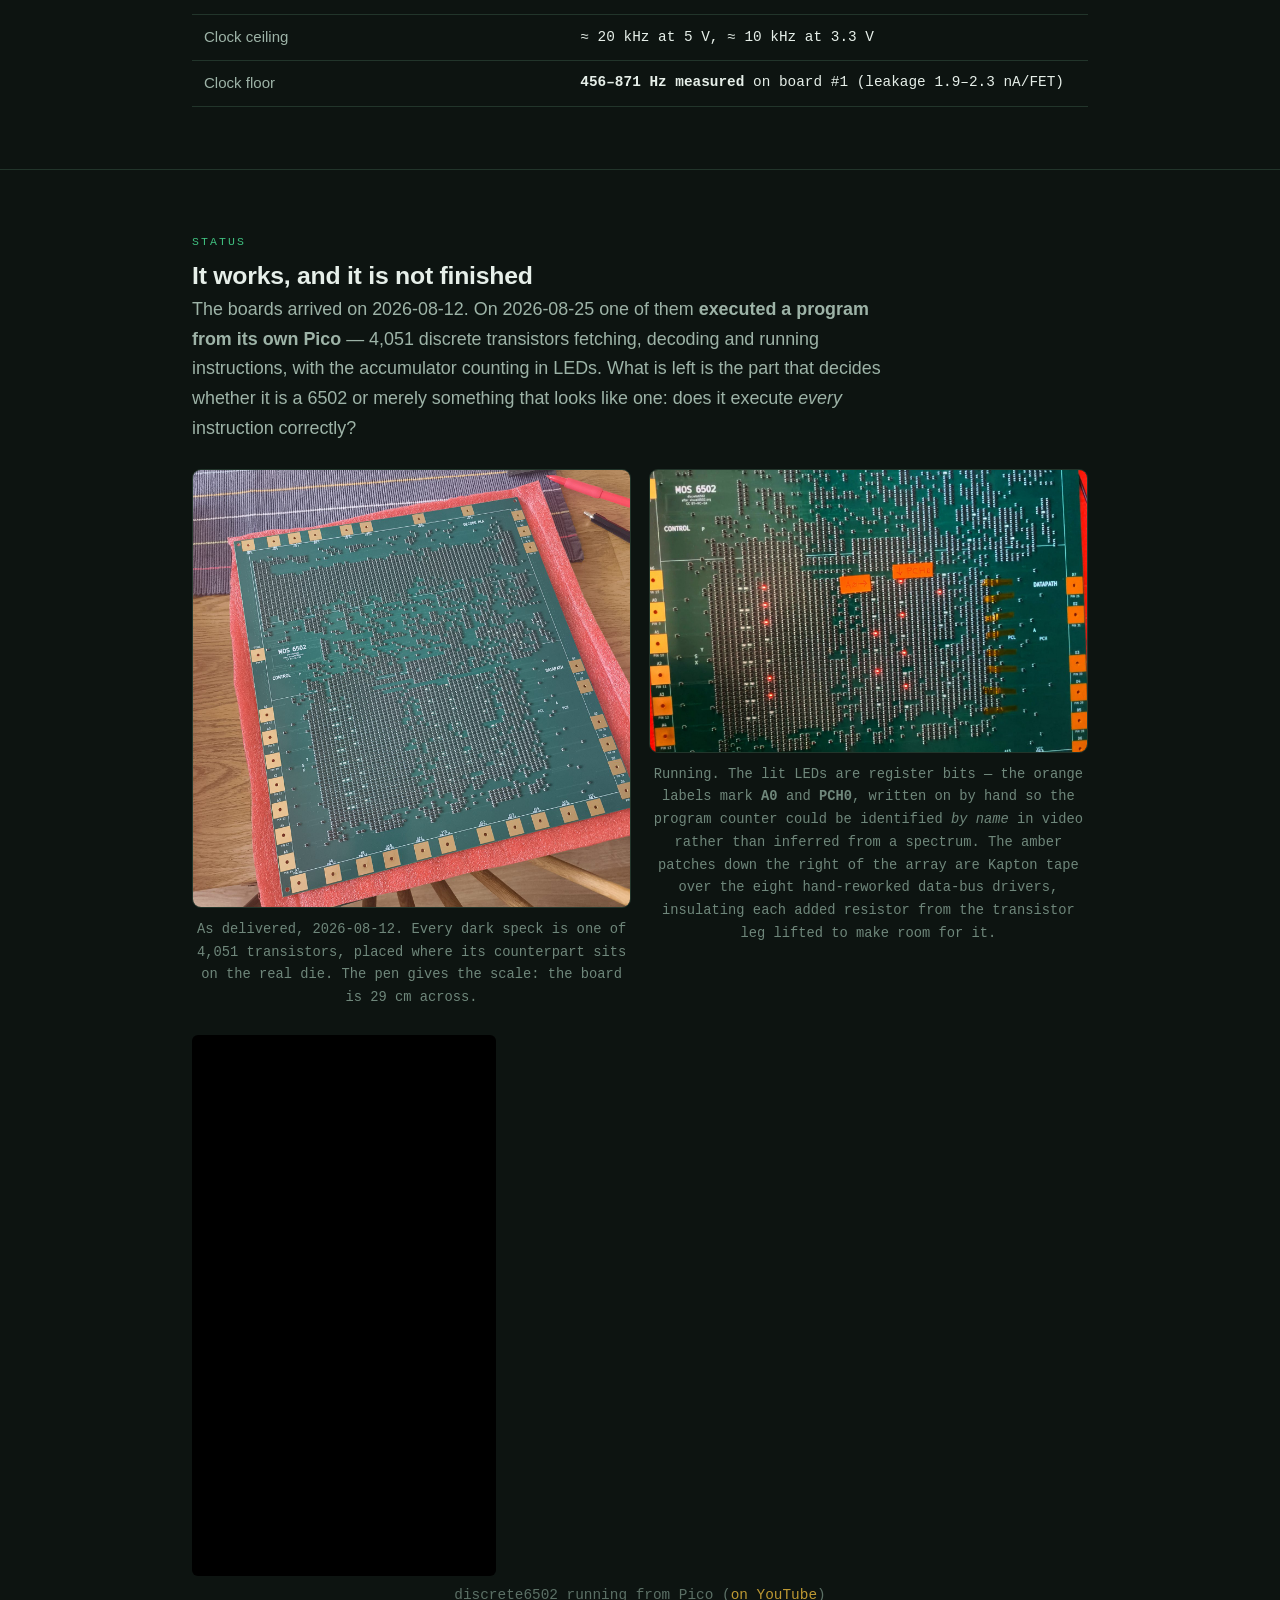
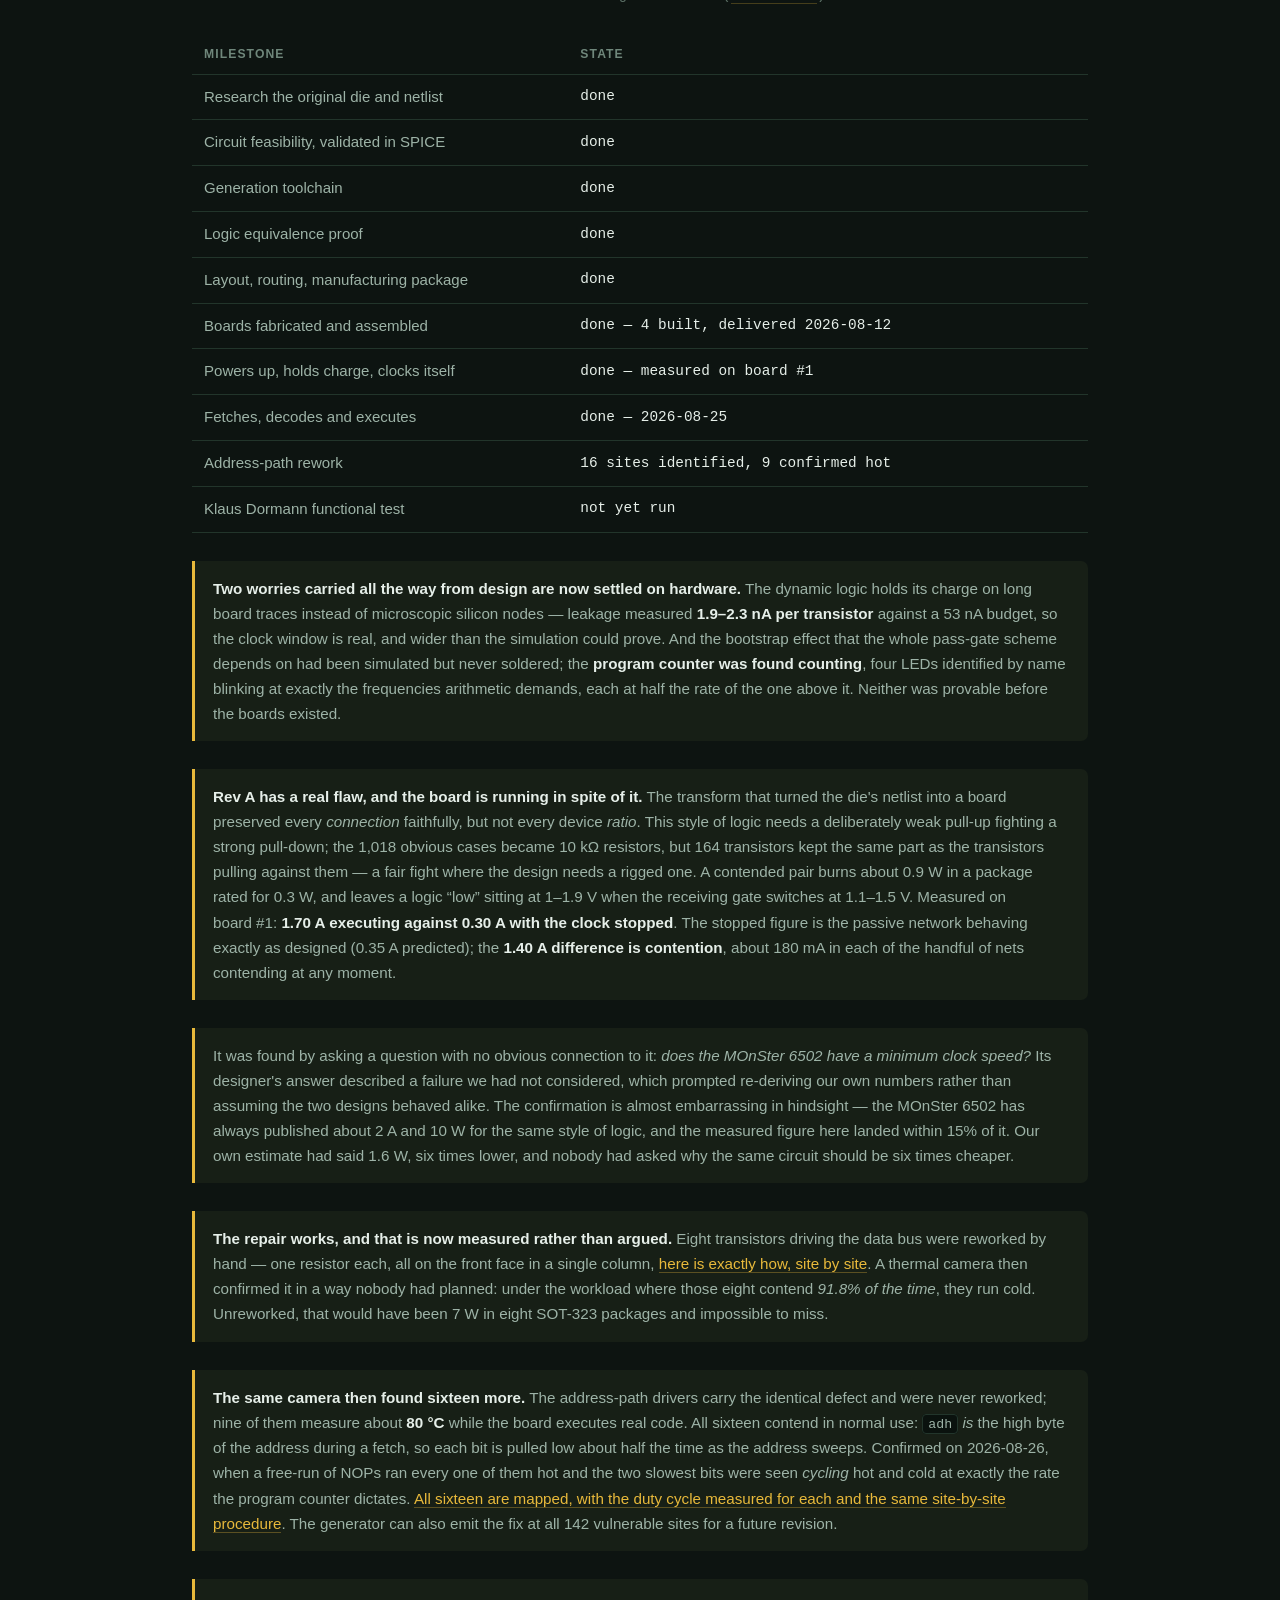
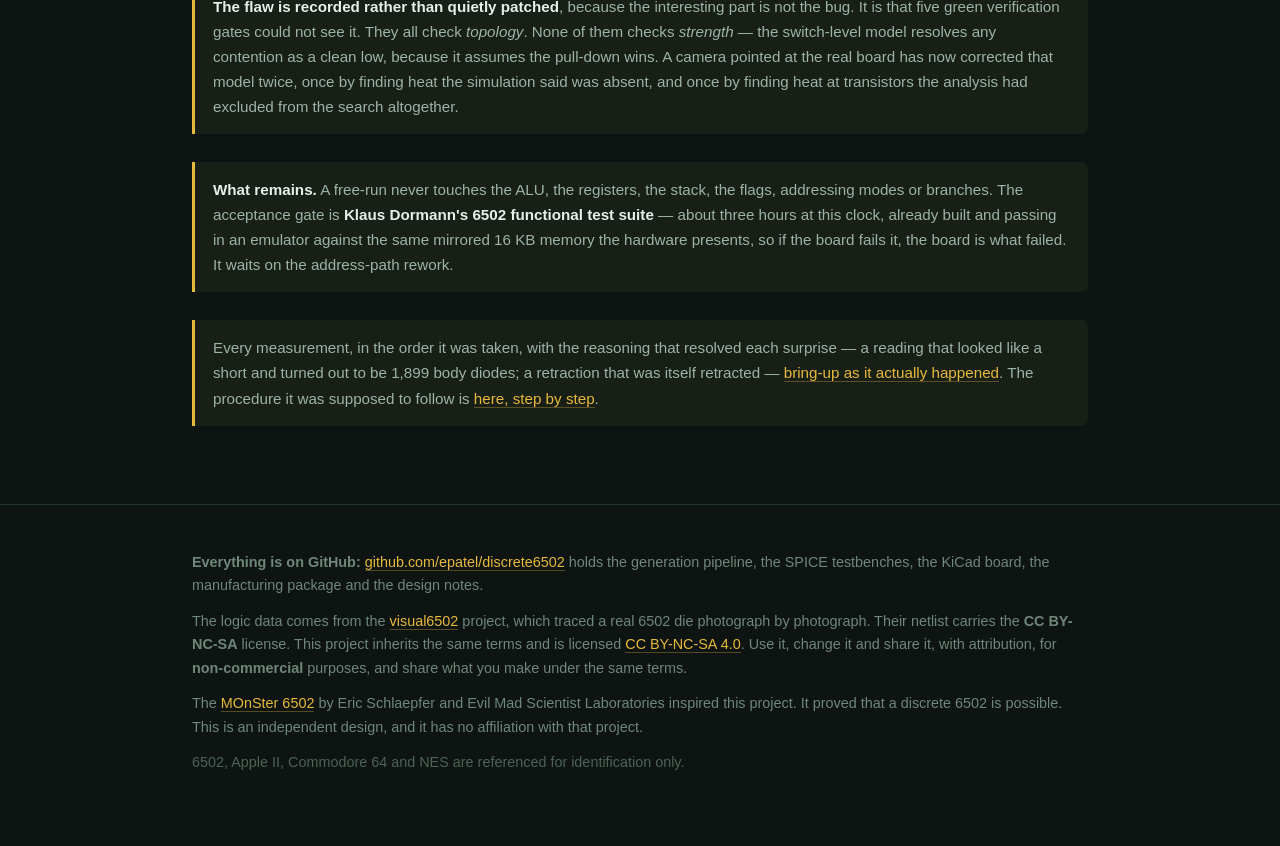
==== commit 4724794e: "A stopped board draws 0.30 A, which retires the 1.4 A question Measured with the Pico fitted and the" ====
--- a/docs/index.html
+++ b/docs/index.html
@@ -502,7 +502,7 @@
       <tr><td>Board</td><td>290.7 × 322.0 mm, 6 layers, ENIG</td></tr>
       <tr><td>Routing</td><td>8,421 connections · 103 m of copper · 14,454 vias</td></tr>
       <tr><td>Supply</td><td>5 V (3.3 V also validated)</td></tr>
-      <tr><td>Power</td><td><b>11.5 W measured</b> (2.3 A at 5 V) &middot; address-path rework pending</td></tr>
+      <tr><td>Power</td><td><b>1.70 A running, 0.30 A stopped</b> (measured) &middot; the difference is contention, rework pending</td></tr>
       <tr><td>Clock ceiling</td><td>≈ 20 kHz at 5 V, ≈ 10 kHz at 3.3 V</td></tr>
       <tr><td>Clock floor</td><td><b>456&ndash;871 Hz measured</b> on board #1 (leakage 1.9&ndash;2.3 nA/FET)</td></tr>
     </table></div>
@@ -589,7 +589,7 @@
       the same part as the transistors pulling against them &mdash; a fair fight where the design
       needs a rigged one. A contended pair burns about 0.9 W in a package rated for 0.3 W, and
       leaves a logic &ldquo;low&rdquo; sitting at 1&ndash;1.9 V when the receiving gate switches at
-      1.1&ndash;1.5 V. The board draws <b>2.3 A and 11.5 W</b> instead of the 1.6 W first estimated.
+      1.1&ndash;1.5 V. Measured on board&nbsp;#1: <b>1.70&nbsp;A executing against 0.30&nbsp;A with the clock stopped</b>. The stopped figure is the passive network behaving exactly as designed (0.35&nbsp;A predicted); the <b>1.40&nbsp;A difference is contention</b>, about 180&nbsp;mA in each of the handful of nets contending at any moment.
     </p>
 
     <p class="note">
